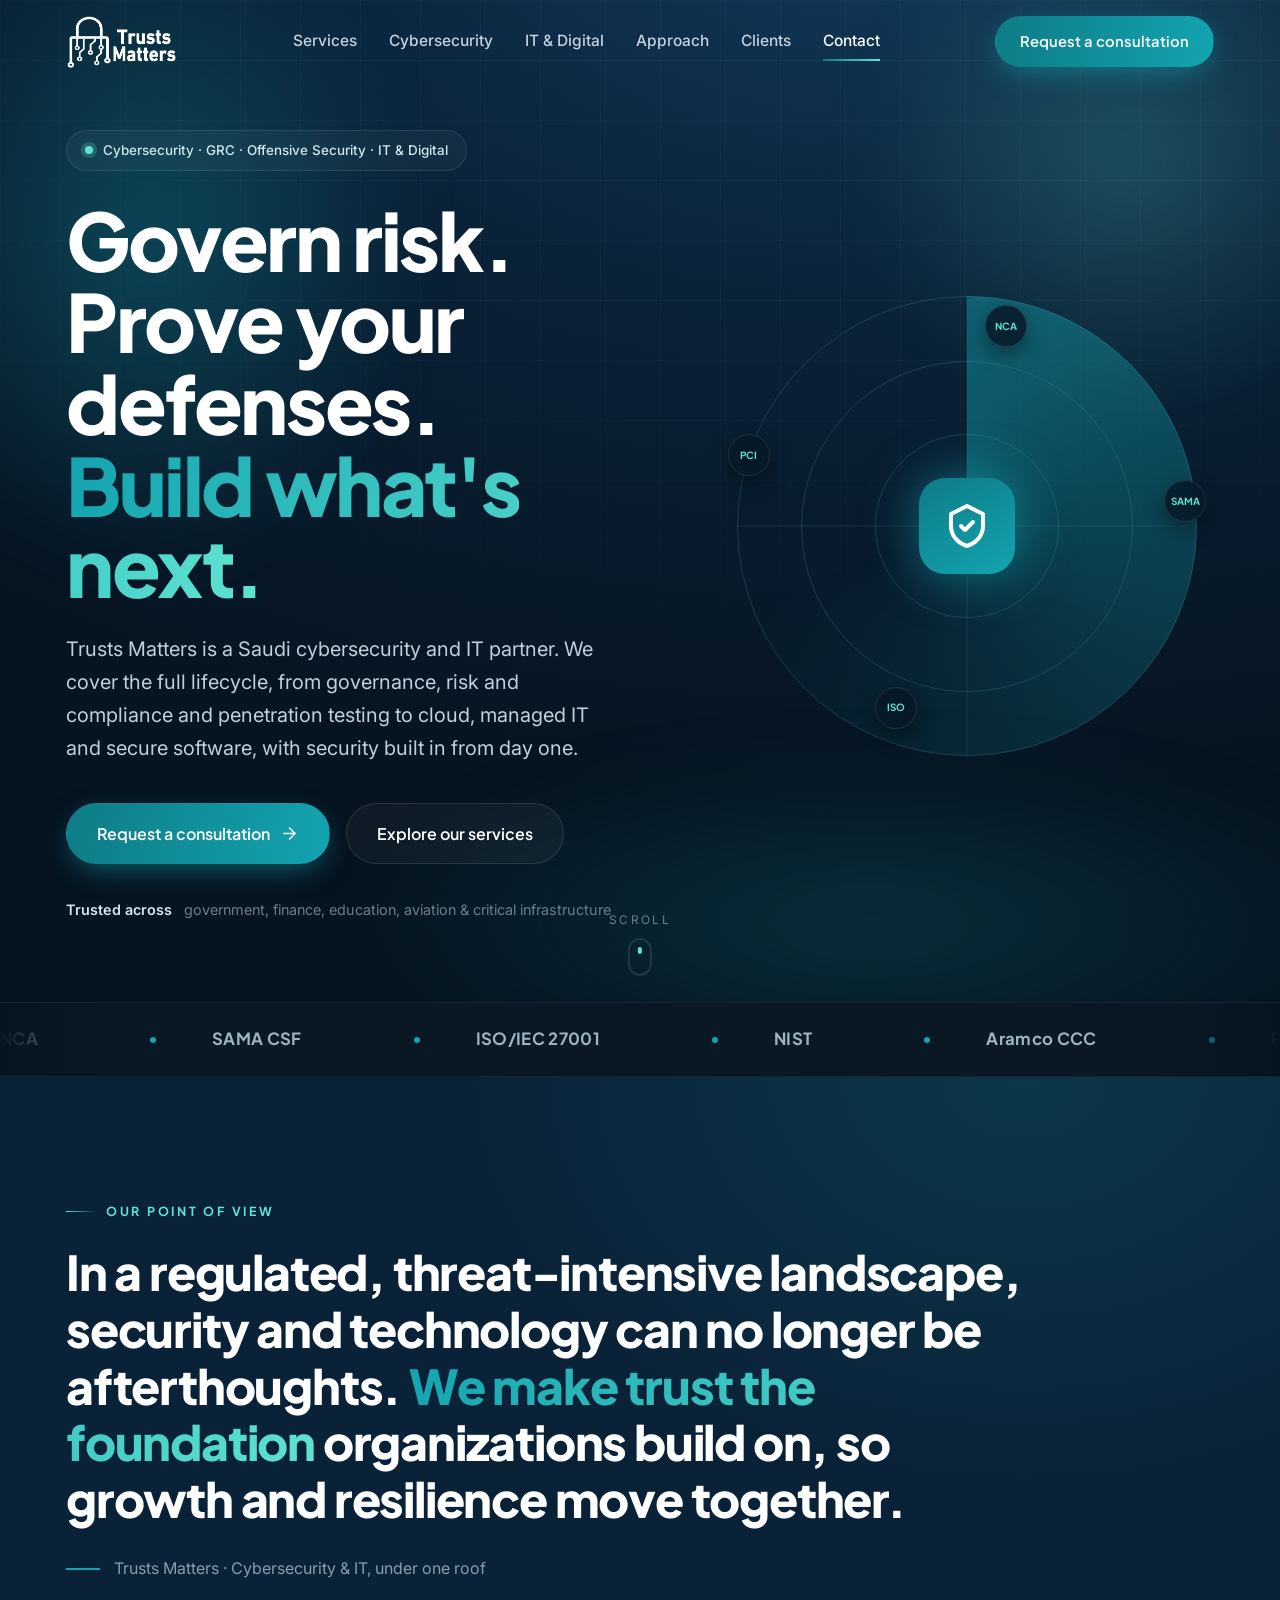
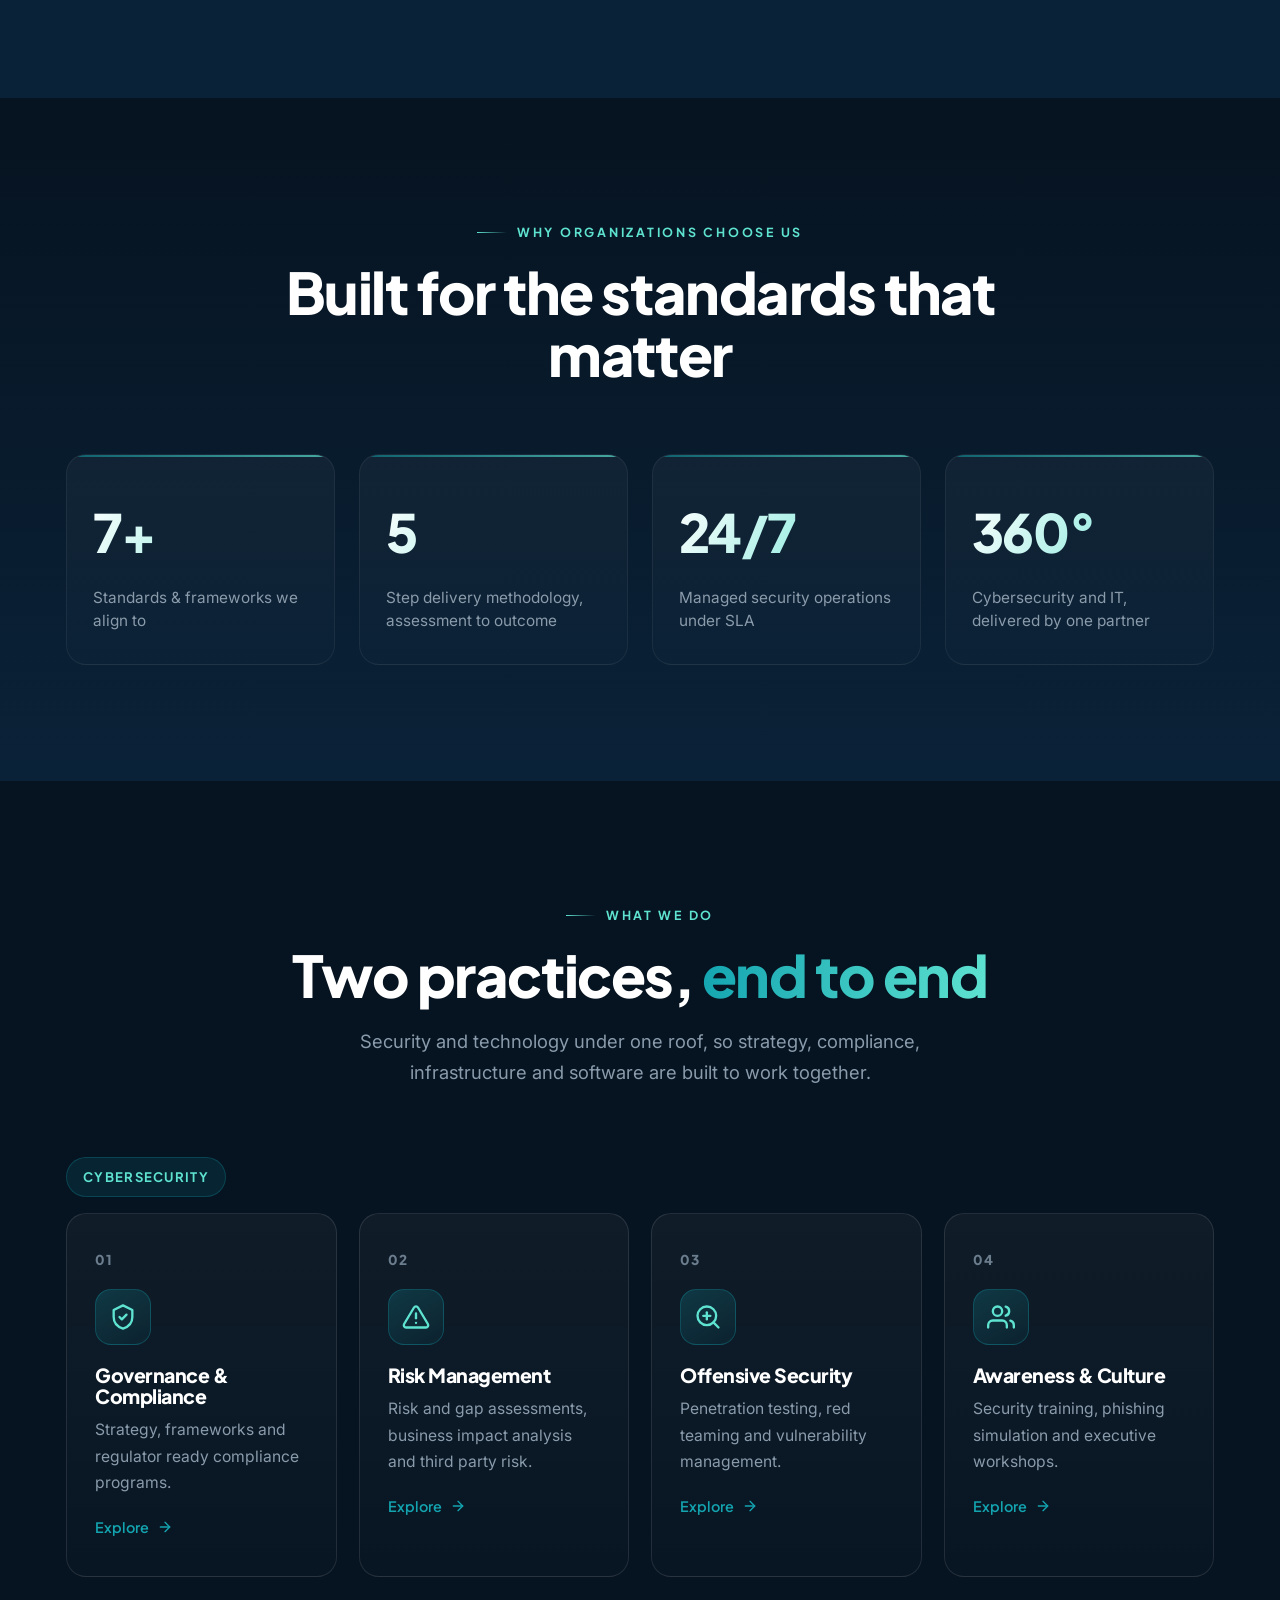
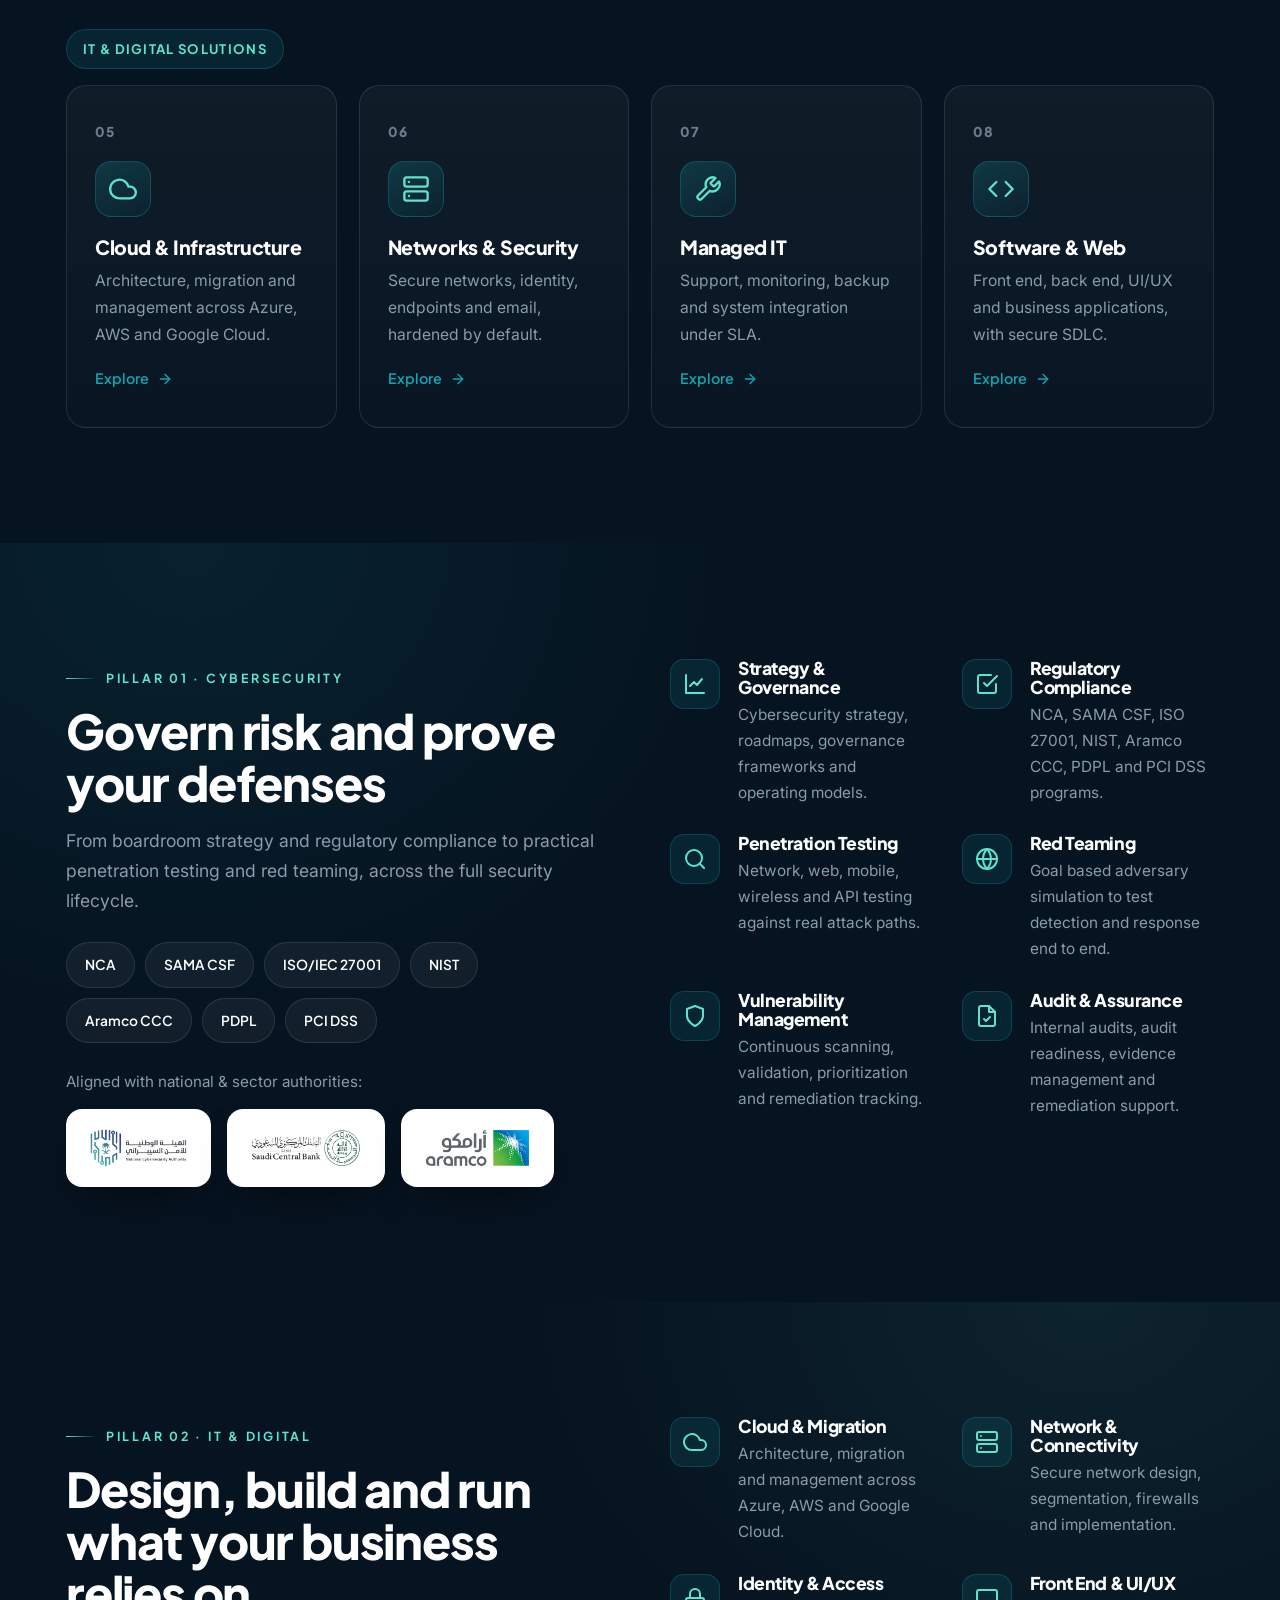
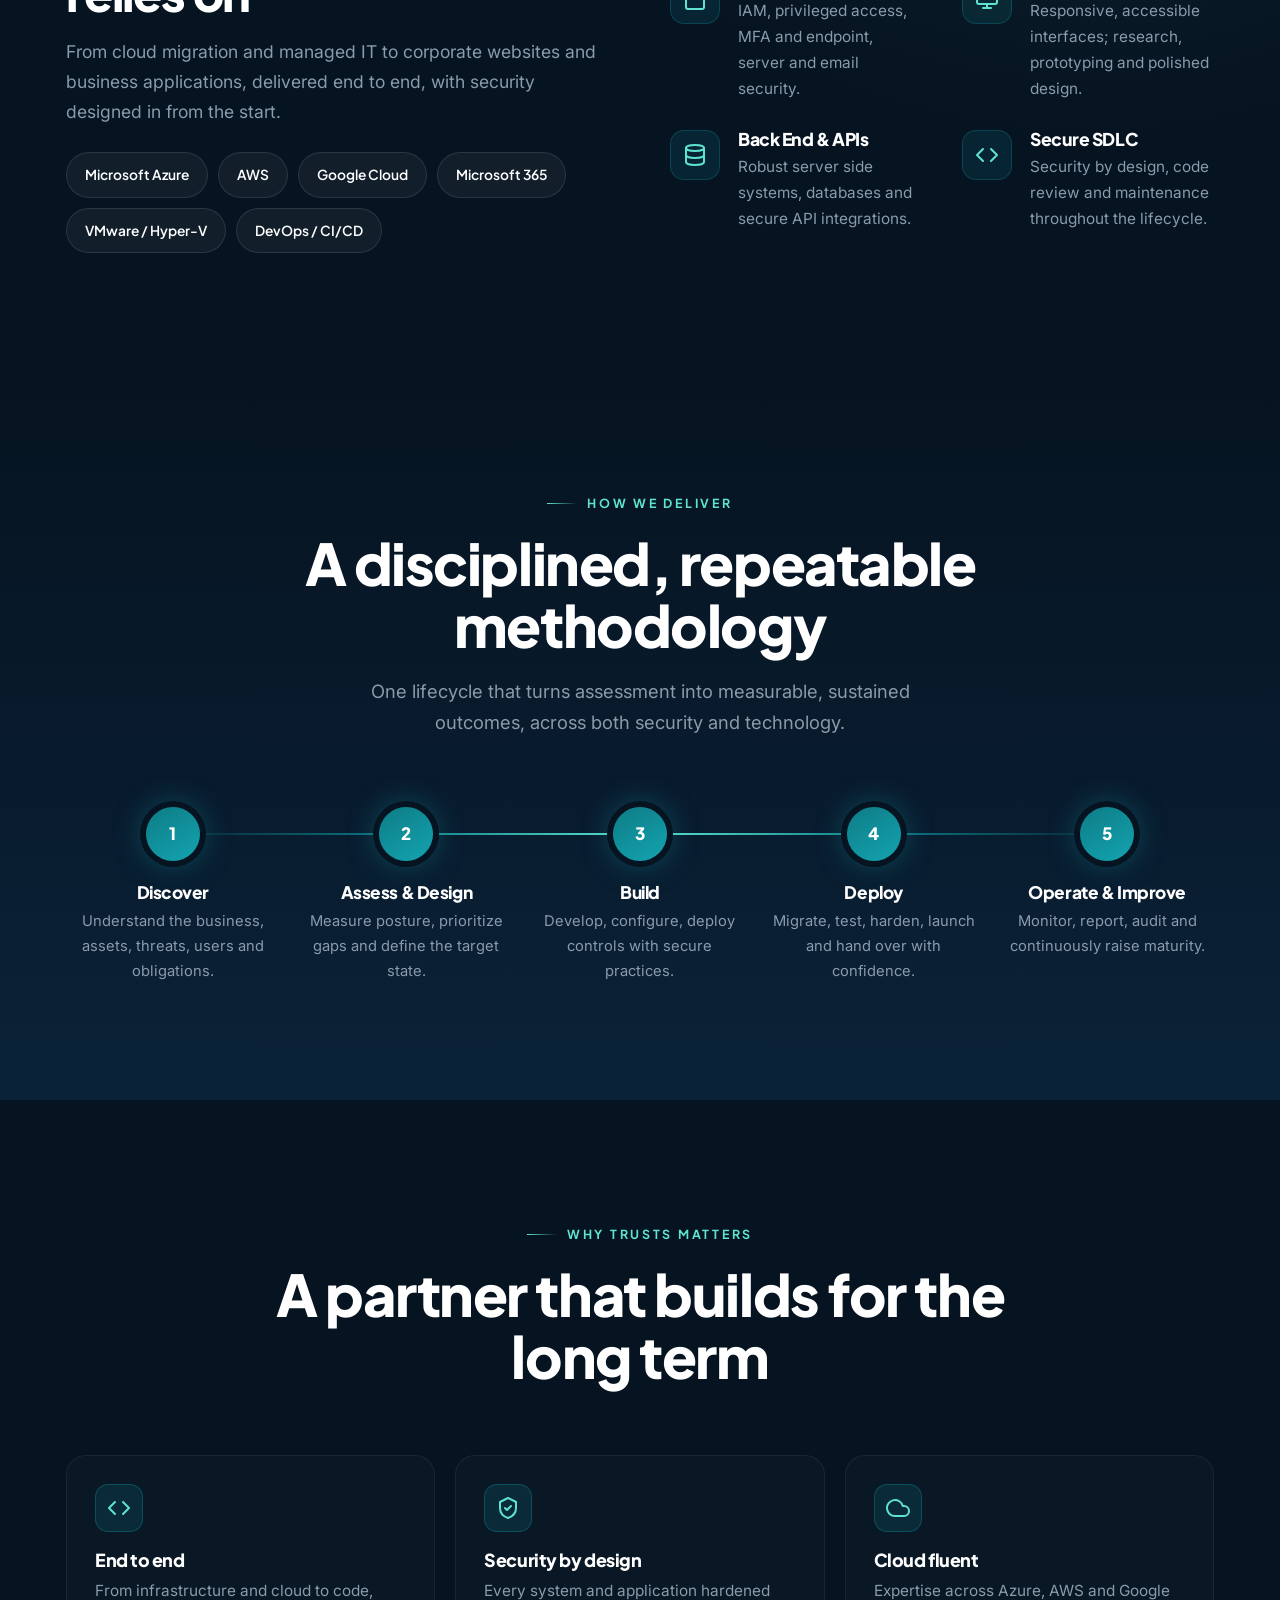
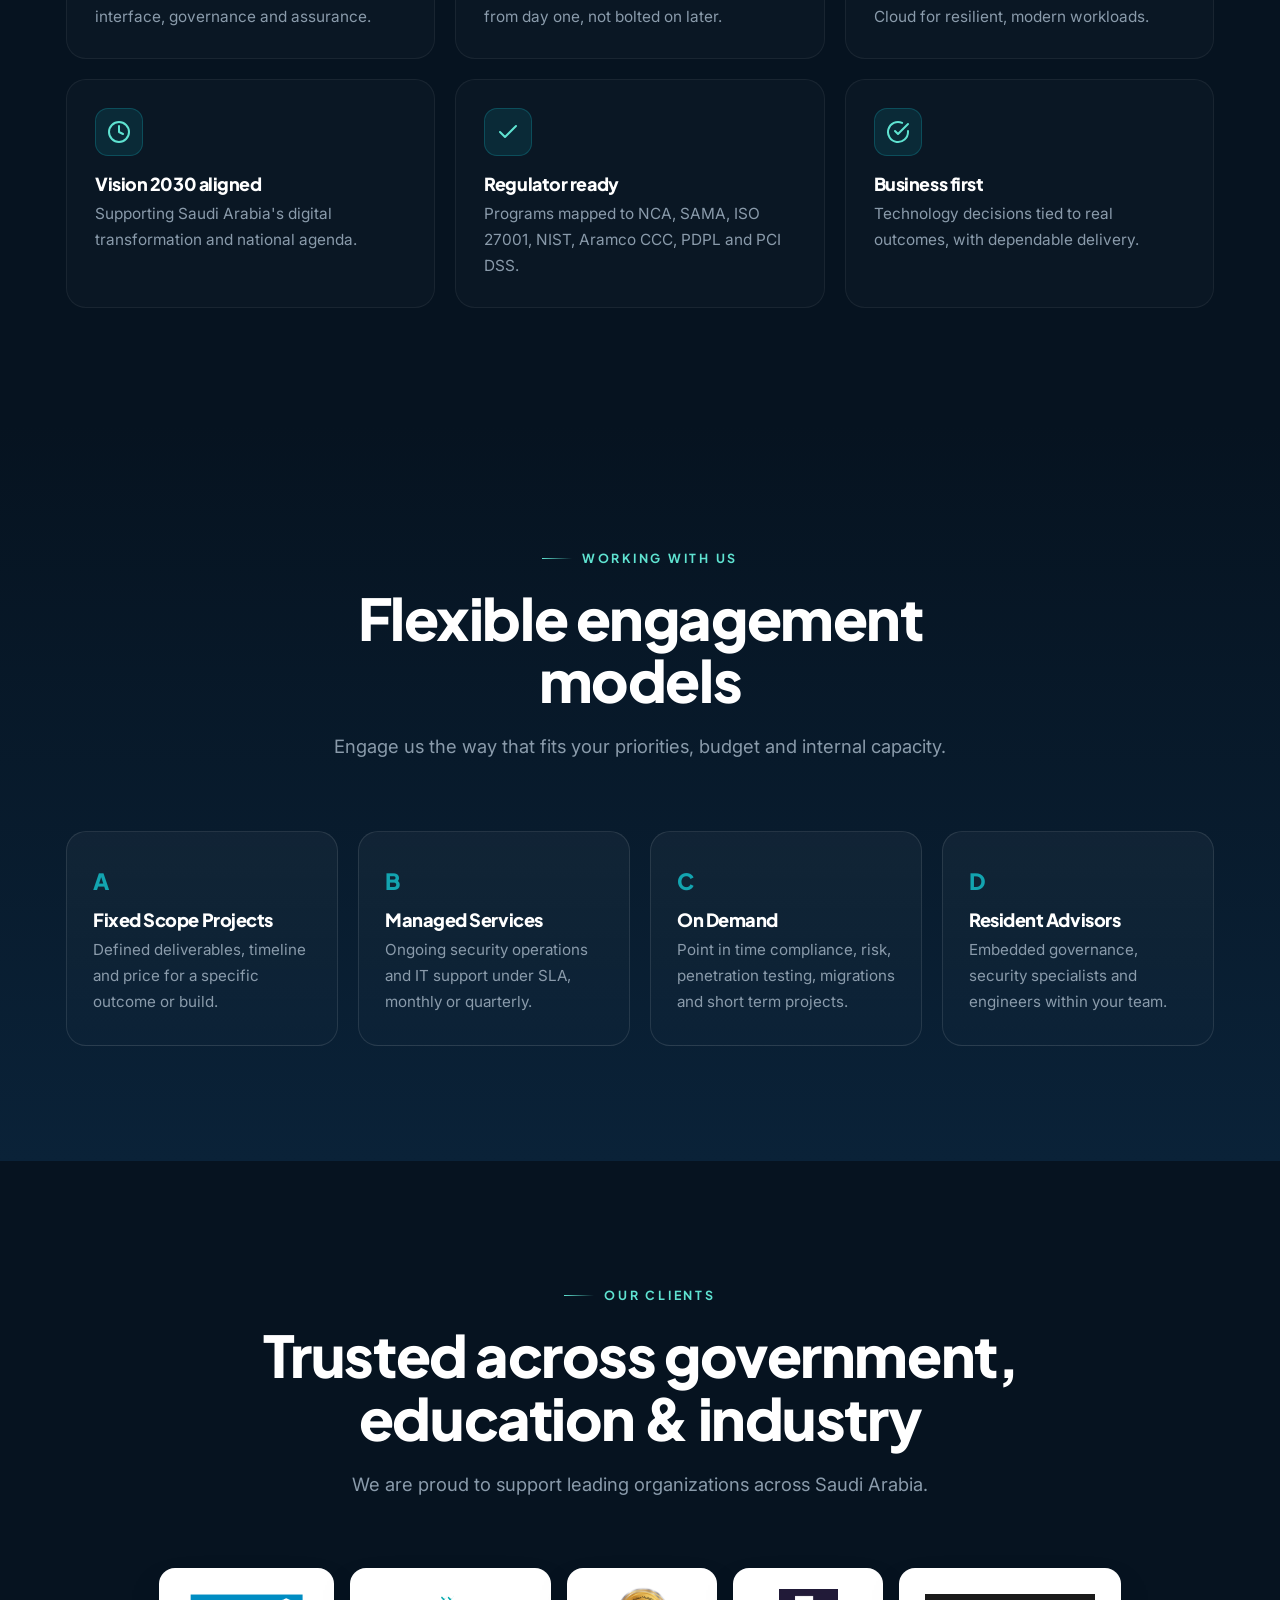
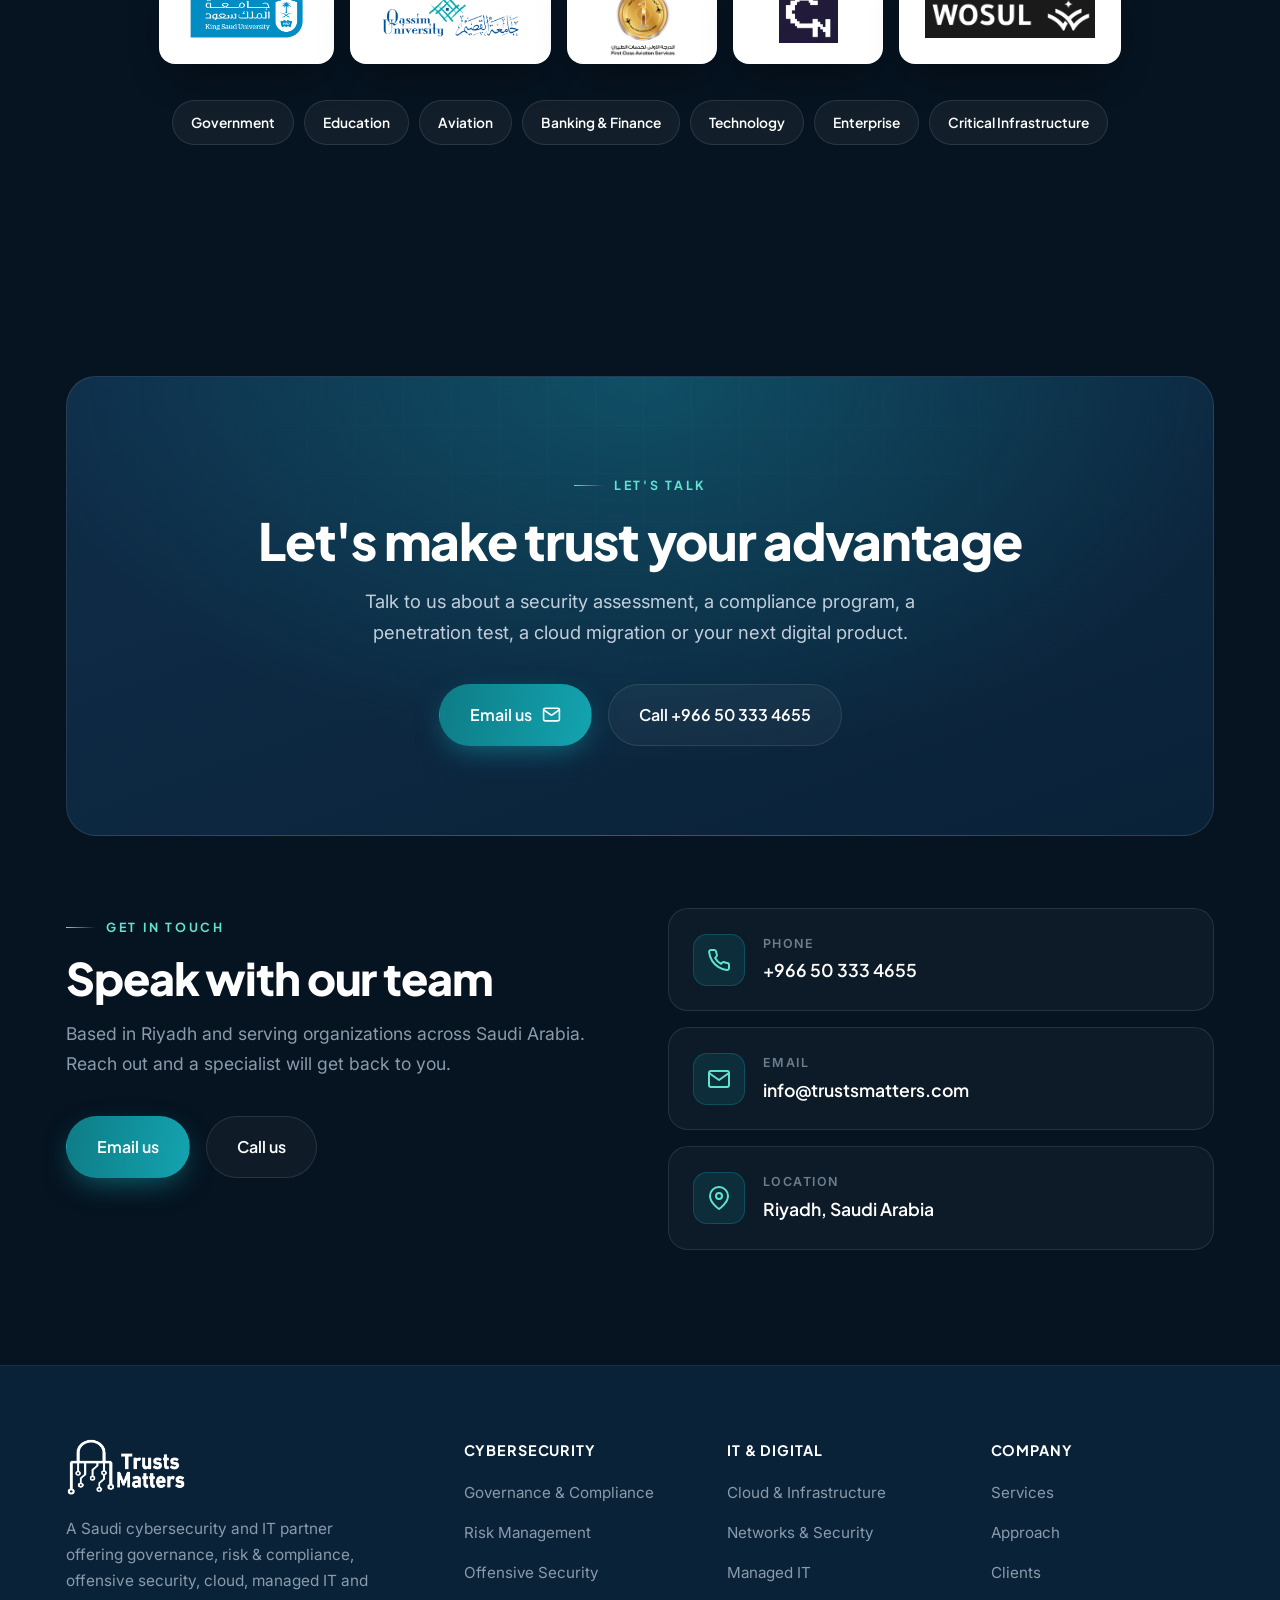
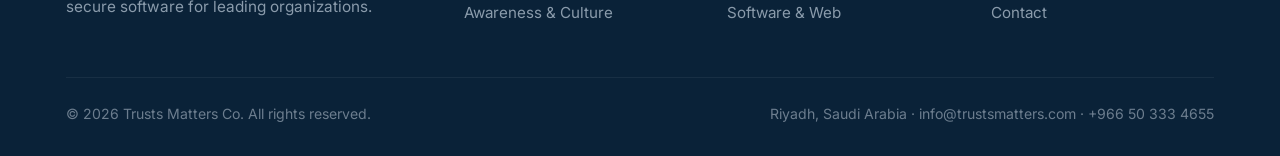
==== index.html @ 144be796 "Add files via upload" ====
<!DOCTYPE html>
<html lang="en">
<head>
  <meta charset="UTF-8" />
  <meta name="viewport" content="width=device-width, initial-scale=1" />
  <title>Trusts Matters · Cybersecurity & IT in Saudi Arabia</title>
  <meta name="description" content="Trusts Matters is a Saudi cybersecurity and IT partner. Governance, risk & compliance, offensive security, cloud, managed IT and secure software, aligned to NCA, SAMA, ISO 27001, NIST, Aramco CCC, PDPL and PCI DSS." />
  <meta name="theme-color" content="#061320" />
  <link rel="icon" href="assets/img/logo.png" />
  <link rel="preconnect" href="https://fonts.googleapis.com" />
  <link rel="preconnect" href="https://fonts.gstatic.com" crossorigin />
  <link href="https://fonts.googleapis.com/css2?family=Inter:wght@400;500;600&family=Plus+Jakarta+Sans:wght@600;700;800&display=swap" rel="stylesheet" />
  <link rel="stylesheet" href="css/styles-v2.css" />
</head>
<body>

<div class="progress" id="progress"></div>

<!-- NAV -->
<header class="nav" id="nav">
  <div class="container nav__inner">
    <a class="nav__logo" href="#home" aria-label="Trusts Matters home"><img src="assets/img/logo.png" alt="Trusts Matters" /></a>
    <nav class="nav__links" id="navLinks" aria-label="Primary">
      <a href="#services">Services</a>
      <a href="#cybersecurity">Cybersecurity</a>
      <a href="#it">IT &amp; Digital</a>
      <a href="#approach">Approach</a>
      <a href="#clients">Clients</a>
      <a href="#contact">Contact</a>
    </nav>
    <div class="nav__cta">
      <a href="#contact" class="btn btn--primary">Request a consultation</a>
      <button class="nav__toggle" id="navToggle" aria-label="Toggle menu" aria-expanded="false"><span></span><span></span><span></span></button>
    </div>
  </div>
</header>

<main>
<!-- HERO -->
<section class="hero" id="home">
  <div class="hero__aurora"></div>
  <div class="hero__grid"></div>
  <div class="container hero__inner">
    <div>
      <span class="pill"><span class="dot"></span> Cybersecurity · GRC · Offensive Security · IT &amp; Digital</span>
      <h1>Govern risk.<br>Prove your defenses.<br><span class="grad">Build what's next.</span></h1>
      <p class="lead">Trusts Matters is a Saudi cybersecurity and IT partner. We cover the full lifecycle, from governance, risk and compliance and penetration testing to cloud, managed IT and secure software, with security built in from day one.</p>
      <div class="hero__actions">
        <a href="#contact" class="btn btn--primary">Request a consultation
          <svg viewBox="0 0 24 24" fill="none" stroke="currentColor" stroke-width="2" stroke-linecap="round" stroke-linejoin="round"><line x1="5" y1="12" x2="19" y2="12"/><polyline points="12 5 19 12 12 19"/></svg></a>
        <a href="#services" class="btn btn--ghost">Explore our services</a>
      </div>
      <div class="hero__trust"><b>Trusted across</b> government, finance, education, aviation &amp; critical infrastructure</div>
    </div>

    <div class="hero__visual reveal d1">
      <div class="radar">
        <div class="ring r1"></div><div class="ring r2"></div><div class="ring r3"></div><div class="ring r4"></div>
        <div class="cross"></div>
        <div class="sweep"></div>
        <div class="blip b1">NCA</div>
        <div class="blip b2">SAMA</div>
        <div class="blip b3">ISO</div>
        <div class="blip b4">PCI</div>
        <div class="core"><div class="shield"><svg viewBox="0 0 24 24" fill="none" stroke="currentColor" stroke-width="2" stroke-linecap="round" stroke-linejoin="round"><path d="M12 2l8 4v6c0 5-3.5 8.5-8 10-4.5-1.5-8-5-8-10V6z"/><path d="M9 12l2 2 4-4"/></svg></div></div>
      </div>
    </div>
  </div>
  <div class="hero__scroll"><span>Scroll</span><span class="mouse"></span></div>
</section>

<!-- MARQUEE -->
<div class="marquee" aria-hidden="true">
  <div class="marquee__track">
    <span>NCA<i></i></span><span>SAMA CSF<i></i></span><span>ISO/IEC 27001<i></i></span><span>NIST<i></i></span><span>Aramco CCC<i></i></span><span>PDPL<i></i></span><span>PCI DSS<i></i></span>
    <span>NCA<i></i></span><span>SAMA CSF<i></i></span><span>ISO/IEC 27001<i></i></span><span>NIST<i></i></span><span>Aramco CCC<i></i></span><span>PDPL<i></i></span><span>PCI DSS<i></i></span>
  </div>
</div>

<!-- LEADERSHIP STATEMENT -->
<section class="section statement">
  <div class="container">
    <span class="eyebrow reveal">Our point of view</span>
    <p class="q reveal d1" style="margin-top:22px">In a regulated, threat-intensive landscape, security and technology can no longer be afterthoughts. <span class="grad">We make trust the foundation</span> organizations build on, so growth and resilience move together.</p>
    <div class="by reveal d2">Trusts Matters · Cybersecurity &amp; IT, under one roof</div>
  </div>
</section>

<!-- IMPACT BAND -->
<section class="section impact">
  <div class="container">
    <div class="section-head center reveal">
      <span class="eyebrow">Why organizations choose us</span>
      <h2>Built for the standards that matter</h2>
    </div>
    <div class="impact__grid">
      <div class="impact__item reveal"><div class="impact__num" data-count="7" data-suffix="+">7+</div><div class="impact__lbl">Standards &amp; frameworks we align to</div></div>
      <div class="impact__item reveal d1"><div class="impact__num">5</div><div class="impact__lbl">Step delivery methodology, assessment to outcome</div></div>
      <div class="impact__item reveal d2"><div class="impact__num">24/7</div><div class="impact__lbl">Managed security operations under SLA</div></div>
      <div class="impact__item reveal d3"><div class="impact__num">360°</div><div class="impact__lbl">Cybersecurity and IT, delivered by one partner</div></div>
    </div>
  </div>
</section>

<!-- SERVICES -->
<section class="section" id="services">
  <div class="container">
    <div class="section-head center reveal">
      <span class="eyebrow">What we do</span>
      <h2>Two practices, <span class="grad">end to end</span></h2>
      <p>Security and technology under one roof, so strategy, compliance, infrastructure and software are built to work together.</p>
    </div>

    <div class="reveal" style="margin-bottom:16px"><span class="tagline">Cybersecurity</span></div>
    <div class="cards" style="margin-bottom:52px">
      <article class="card reveal"><div class="card__n">01</div><div class="card__ic"><svg viewBox="0 0 24 24" fill="none" stroke="currentColor" stroke-width="2" stroke-linecap="round" stroke-linejoin="round"><path d="M12 2l8 4v6c0 5-3.5 8.5-8 10-4.5-1.5-8-5-8-10V6z"/><path d="M9 12l2 2 4-4"/></svg></div><h3>Governance &amp; Compliance</h3><p>Strategy, frameworks and regulator ready compliance programs.</p><a class="more" href="#cybersecurity">Explore <svg viewBox="0 0 24 24" fill="none" stroke="currentColor" stroke-width="2" stroke-linecap="round" stroke-linejoin="round"><line x1="5" y1="12" x2="19" y2="12"/><polyline points="12 5 19 12 12 19"/></svg></a></article>
      <article class="card reveal d1"><div class="card__n">02</div><div class="card__ic"><svg viewBox="0 0 24 24" fill="none" stroke="currentColor" stroke-width="2" stroke-linecap="round" stroke-linejoin="round"><path d="M10.29 3.86 1.82 18a2 2 0 0 0 1.71 3h16.94a2 2 0 0 0 1.71-3L13.71 3.86a2 2 0 0 0-3.42 0z"/><line x1="12" y1="9" x2="12" y2="13"/><line x1="12" y1="17" x2="12.01" y2="17"/></svg></div><h3>Risk Management</h3><p>Risk and gap assessments, business impact analysis and third party risk.</p><a class="more" href="#cybersecurity">Explore <svg viewBox="0 0 24 24" fill="none" stroke="currentColor" stroke-width="2" stroke-linecap="round" stroke-linejoin="round"><line x1="5" y1="12" x2="19" y2="12"/><polyline points="12 5 19 12 12 19"/></svg></a></article>
      <article class="card reveal d2"><div class="card__n">03</div><div class="card__ic"><svg viewBox="0 0 24 24" fill="none" stroke="currentColor" stroke-width="2" stroke-linecap="round" stroke-linejoin="round"><circle cx="11" cy="11" r="8"/><line x1="21" y1="21" x2="16.65" y2="16.65"/><line x1="11" y1="8" x2="11" y2="14"/><line x1="8" y1="11" x2="14" y2="11"/></svg></div><h3>Offensive Security</h3><p>Penetration testing, red teaming and vulnerability management.</p><a class="more" href="#cybersecurity">Explore <svg viewBox="0 0 24 24" fill="none" stroke="currentColor" stroke-width="2" stroke-linecap="round" stroke-linejoin="round"><line x1="5" y1="12" x2="19" y2="12"/><polyline points="12 5 19 12 12 19"/></svg></a></article>
      <article class="card reveal d3"><div class="card__n">04</div><div class="card__ic"><svg viewBox="0 0 24 24" fill="none" stroke="currentColor" stroke-width="2" stroke-linecap="round" stroke-linejoin="round"><path d="M17 21v-2a4 4 0 0 0-4-4H5a4 4 0 0 0-4 4v2"/><circle cx="9" cy="7" r="4"/><path d="M23 21v-2a4 4 0 0 0-3-3.87"/><path d="M16 3.13a4 4 0 0 1 0 7.75"/></svg></div><h3>Awareness &amp; Culture</h3><p>Security training, phishing simulation and executive workshops.</p><a class="more" href="#cybersecurity">Explore <svg viewBox="0 0 24 24" fill="none" stroke="currentColor" stroke-width="2" stroke-linecap="round" stroke-linejoin="round"><line x1="5" y1="12" x2="19" y2="12"/><polyline points="12 5 19 12 12 19"/></svg></a></article>
    </div>

    <div class="reveal" style="margin-bottom:16px"><span class="tagline">IT &amp; Digital Solutions</span></div>
    <div class="cards">
      <article class="card reveal"><div class="card__n">05</div><div class="card__ic"><svg viewBox="0 0 24 24" fill="none" stroke="currentColor" stroke-width="2" stroke-linecap="round" stroke-linejoin="round"><path d="M18 10h-1.26A8 8 0 1 0 9 20h9a5 5 0 0 0 0-10z"/></svg></div><h3>Cloud &amp; Infrastructure</h3><p>Architecture, migration and management across Azure, AWS and Google Cloud.</p><a class="more" href="#it">Explore <svg viewBox="0 0 24 24" fill="none" stroke="currentColor" stroke-width="2" stroke-linecap="round" stroke-linejoin="round"><line x1="5" y1="12" x2="19" y2="12"/><polyline points="12 5 19 12 12 19"/></svg></a></article>
      <article class="card reveal d1"><div class="card__n">06</div><div class="card__ic"><svg viewBox="0 0 24 24" fill="none" stroke="currentColor" stroke-width="2" stroke-linecap="round" stroke-linejoin="round"><rect x="2" y="2" width="20" height="8" rx="2"/><rect x="2" y="14" width="20" height="8" rx="2"/><line x1="6" y1="6" x2="6.01" y2="6"/><line x1="6" y1="18" x2="6.01" y2="18"/></svg></div><h3>Networks &amp; Security</h3><p>Secure networks, identity, endpoints and email, hardened by default.</p><a class="more" href="#it">Explore <svg viewBox="0 0 24 24" fill="none" stroke="currentColor" stroke-width="2" stroke-linecap="round" stroke-linejoin="round"><line x1="5" y1="12" x2="19" y2="12"/><polyline points="12 5 19 12 12 19"/></svg></a></article>
      <article class="card reveal d2"><div class="card__n">07</div><div class="card__ic"><svg viewBox="0 0 24 24" fill="none" stroke="currentColor" stroke-width="2" stroke-linecap="round" stroke-linejoin="round"><path d="M14.7 6.3a1 1 0 0 0 0 1.4l1.6 1.6a1 1 0 0 0 1.4 0l3.77-3.77a6 6 0 0 1-7.94 7.94l-6.91 6.91a2.12 2.12 0 0 1-3-3l6.91-6.91a6 6 0 0 1 7.94-7.94l-3.76 3.76z"/></svg></div><h3>Managed IT</h3><p>Support, monitoring, backup and system integration under SLA.</p><a class="more" href="#it">Explore <svg viewBox="0 0 24 24" fill="none" stroke="currentColor" stroke-width="2" stroke-linecap="round" stroke-linejoin="round"><line x1="5" y1="12" x2="19" y2="12"/><polyline points="12 5 19 12 12 19"/></svg></a></article>
      <article class="card reveal d3"><div class="card__n">08</div><div class="card__ic"><svg viewBox="0 0 24 24" fill="none" stroke="currentColor" stroke-width="2" stroke-linecap="round" stroke-linejoin="round"><polyline points="16 18 22 12 16 6"/><polyline points="8 6 2 12 8 18"/></svg></div><h3>Software &amp; Web</h3><p>Front end, back end, UI/UX and business applications, with secure SDLC.</p><a class="more" href="#it">Explore <svg viewBox="0 0 24 24" fill="none" stroke="currentColor" stroke-width="2" stroke-linecap="round" stroke-linejoin="round"><line x1="5" y1="12" x2="19" y2="12"/><polyline points="12 5 19 12 12 19"/></svg></a></article>
    </div>
  </div>
</section>

<!-- CYBERSECURITY -->
<section class="section" id="cybersecurity" style="background:radial-gradient(80% 120% at 15% 0%, rgba(19,164,176,.10), transparent 55%)">
  <div class="container split">
    <div class="reveal">
      <span class="eyebrow">Pillar 01 · Cybersecurity</span>
      <h2 style="font-size:clamp(2rem,4vw,3rem);margin-top:16px">Govern risk and prove your defenses</h2>
      <p style="color:var(--muted);margin-top:18px;font-size:1.1rem">From boardroom strategy and regulatory compliance to practical penetration testing and red teaming, across the full security lifecycle.</p>
      <div class="chips">
        <span class="chip">NCA</span><span class="chip">SAMA CSF</span><span class="chip">ISO/IEC 27001</span>
        <span class="chip">NIST</span><span class="chip">Aramco CCC</span><span class="chip">PDPL</span><span class="chip">PCI DSS</span>
      </div>
      <p style="color:var(--muted);margin-top:26px;font-size:.95rem">Aligned with national &amp; sector authorities:</p>
      <div class="logo-tiles left" style="margin-top:14px">
        <span class="tile sm"><img src="assets/clients/nca.png" alt="National Cybersecurity Authority (NCA)" loading="lazy" /></span>
        <span class="tile sm"><img src="assets/clients/saudi-central-bank.png" alt="Saudi Central Bank (SAMA)" loading="lazy" /></span>
        <span class="tile sm"><img src="assets/clients/aramco.png" alt="Saudi Aramco" loading="lazy" /></span>
      </div>
    </div>
    <div class="svc-list reveal d1">
      <div class="svc-row"><div class="ic"><svg viewBox="0 0 24 24" fill="none" stroke="currentColor" stroke-width="2" stroke-linecap="round" stroke-linejoin="round"><path d="M3 3v18h18"/><path d="M7 14l4-4 3 3 5-6"/></svg></div><div><h4>Strategy &amp; Governance</h4><p>Cybersecurity strategy, roadmaps, governance frameworks and operating models.</p></div></div>
      <div class="svc-row"><div class="ic"><svg viewBox="0 0 24 24" fill="none" stroke="currentColor" stroke-width="2" stroke-linecap="round" stroke-linejoin="round"><path d="M9 11l3 3L22 4"/><path d="M21 12v7a2 2 0 0 1-2 2H5a2 2 0 0 1-2-2V5a2 2 0 0 1 2-2h11"/></svg></div><div><h4>Regulatory Compliance</h4><p>NCA, SAMA CSF, ISO 27001, NIST, Aramco CCC, PDPL and PCI DSS programs.</p></div></div>
      <div class="svc-row"><div class="ic"><svg viewBox="0 0 24 24" fill="none" stroke="currentColor" stroke-width="2" stroke-linecap="round" stroke-linejoin="round"><circle cx="11" cy="11" r="8"/><line x1="21" y1="21" x2="16.65" y2="16.65"/></svg></div><div><h4>Penetration Testing</h4><p>Network, web, mobile, wireless and API testing against real attack paths.</p></div></div>
      <div class="svc-row"><div class="ic"><svg viewBox="0 0 24 24" fill="none" stroke="currentColor" stroke-width="2" stroke-linecap="round" stroke-linejoin="round"><circle cx="12" cy="12" r="10"/><path d="M2 12h20"/><path d="M12 2a15.3 15.3 0 0 1 4 10 15.3 15.3 0 0 1-4 10 15.3 15.3 0 0 1-4-10 15.3 15.3 0 0 1 4-10z"/></svg></div><div><h4>Red Teaming</h4><p>Goal based adversary simulation to test detection and response end to end.</p></div></div>
      <div class="svc-row"><div class="ic"><svg viewBox="0 0 24 24" fill="none" stroke="currentColor" stroke-width="2" stroke-linecap="round" stroke-linejoin="round"><path d="M12 22s8-4 8-10V5l-8-3-8 3v7c0 6 8 10 8 10z"/></svg></div><div><h4>Vulnerability Management</h4><p>Continuous scanning, validation, prioritization and remediation tracking.</p></div></div>
      <div class="svc-row"><div class="ic"><svg viewBox="0 0 24 24" fill="none" stroke="currentColor" stroke-width="2" stroke-linecap="round" stroke-linejoin="round"><path d="M14 2H6a2 2 0 0 0-2 2v16a2 2 0 0 0 2 2h12a2 2 0 0 0 2-2V8z"/><polyline points="14 2 14 8 20 8"/><path d="M9 15l2 2 4-4"/></svg></div><div><h4>Audit &amp; Assurance</h4><p>Internal audits, audit readiness, evidence management and remediation support.</p></div></div>
    </div>
  </div>
</section>

<!-- IT -->
<section class="section" id="it" style="background:radial-gradient(80% 120% at 85% 0%, rgba(95,227,209,.08), transparent 55%)">
  <div class="container split">
    <div class="svc-list reveal" style="order:2">
      <div class="svc-row"><div class="ic"><svg viewBox="0 0 24 24" fill="none" stroke="currentColor" stroke-width="2" stroke-linecap="round" stroke-linejoin="round"><path d="M18 10h-1.26A8 8 0 1 0 9 20h9a5 5 0 0 0 0-10z"/></svg></div><div><h4>Cloud &amp; Migration</h4><p>Architecture, migration and management across Azure, AWS and Google Cloud.</p></div></div>
      <div class="svc-row"><div class="ic"><svg viewBox="0 0 24 24" fill="none" stroke="currentColor" stroke-width="2" stroke-linecap="round" stroke-linejoin="round"><rect x="2" y="2" width="20" height="8" rx="2"/><rect x="2" y="14" width="20" height="8" rx="2"/><line x1="6" y1="6" x2="6.01" y2="6"/><line x1="6" y1="18" x2="6.01" y2="18"/></svg></div><div><h4>Network &amp; Connectivity</h4><p>Secure network design, segmentation, firewalls and implementation.</p></div></div>
      <div class="svc-row"><div class="ic"><svg viewBox="0 0 24 24" fill="none" stroke="currentColor" stroke-width="2" stroke-linecap="round" stroke-linejoin="round"><rect x="3" y="11" width="18" height="11" rx="2"/><path d="M7 11V7a5 5 0 0 1 10 0v4"/></svg></div><div><h4>Identity &amp; Access</h4><p>IAM, privileged access, MFA and endpoint, server and email security.</p></div></div>
      <div class="svc-row"><div class="ic"><svg viewBox="0 0 24 24" fill="none" stroke="currentColor" stroke-width="2" stroke-linecap="round" stroke-linejoin="round"><rect x="2" y="3" width="20" height="14" rx="2"/><line x1="8" y1="21" x2="16" y2="21"/><line x1="12" y1="17" x2="12" y2="21"/></svg></div><div><h4>Front End &amp; UI/UX</h4><p>Responsive, accessible interfaces; research, prototyping and polished design.</p></div></div>
      <div class="svc-row"><div class="ic"><svg viewBox="0 0 24 24" fill="none" stroke="currentColor" stroke-width="2" stroke-linecap="round" stroke-linejoin="round"><ellipse cx="12" cy="5" rx="9" ry="3"/><path d="M3 5v14a9 3 0 0 0 18 0V5"/><path d="M3 12a9 3 0 0 0 18 0"/></svg></div><div><h4>Back End &amp; APIs</h4><p>Robust server side systems, databases and secure API integrations.</p></div></div>
      <div class="svc-row"><div class="ic"><svg viewBox="0 0 24 24" fill="none" stroke="currentColor" stroke-width="2" stroke-linecap="round" stroke-linejoin="round"><polyline points="16 18 22 12 16 6"/><polyline points="8 6 2 12 8 18"/></svg></div><div><h4>Secure SDLC</h4><p>Security by design, code review and maintenance throughout the lifecycle.</p></div></div>
    </div>
    <div class="reveal d1" style="order:1">
      <span class="eyebrow">Pillar 02 · IT &amp; Digital</span>
      <h2 style="font-size:clamp(2rem,4vw,3rem);margin-top:16px">Design, build and run what your business relies on</h2>
      <p style="color:var(--muted);margin-top:18px;font-size:1.1rem">From cloud migration and managed IT to corporate websites and business applications, delivered end to end, with security designed in from the start.</p>
      <div class="chips">
        <span class="chip">Microsoft Azure</span><span class="chip">AWS</span><span class="chip">Google Cloud</span>
        <span class="chip">Microsoft 365</span><span class="chip">VMware / Hyper-V</span><span class="chip">DevOps / CI/CD</span>
      </div>
    </div>
  </div>
</section>

<!-- APPROACH -->
<section class="section impact" id="approach">
  <div class="container">
    <div class="section-head center reveal">
      <span class="eyebrow">How we deliver</span>
      <h2>A disciplined, repeatable methodology</h2>
      <p>One lifecycle that turns assessment into measurable, sustained outcomes, across both security and technology.</p>
    </div>
    <div class="timeline">
      <div class="tstep reveal"><div class="dot">1</div><h4>Discover</h4><p>Understand the business, assets, threats, users and obligations.</p></div>
      <div class="tstep reveal d1"><div class="dot">2</div><h4>Assess &amp; Design</h4><p>Measure posture, prioritize gaps and define the target state.</p></div>
      <div class="tstep reveal d2"><div class="dot">3</div><h4>Build</h4><p>Develop, configure, deploy controls with secure practices.</p></div>
      <div class="tstep reveal d3"><div class="dot">4</div><h4>Deploy</h4><p>Migrate, test, harden, launch and hand over with confidence.</p></div>
      <div class="tstep reveal d4"><div class="dot">5</div><h4>Operate &amp; Improve</h4><p>Monitor, report, audit and continuously raise maturity.</p></div>
    </div>
  </div>
</section>

<!-- WHY -->
<section class="section" id="why">
  <div class="container">
    <div class="section-head center reveal"><span class="eyebrow">Why Trusts Matters</span><h2>A partner that builds for the long term</h2></div>
    <div class="why">
      <div class="why__item reveal"><div class="ic"><svg viewBox="0 0 24 24" fill="none" stroke="currentColor" stroke-width="2" stroke-linecap="round" stroke-linejoin="round"><polyline points="16 18 22 12 16 6"/><polyline points="8 6 2 12 8 18"/></svg></div><h4>End to end</h4><p>From infrastructure and cloud to code, interface, governance and assurance.</p></div>
      <div class="why__item reveal d1"><div class="ic"><svg viewBox="0 0 24 24" fill="none" stroke="currentColor" stroke-width="2" stroke-linecap="round" stroke-linejoin="round"><path d="M12 2l8 4v6c0 5-3.5 8.5-8 10-4.5-1.5-8-5-8-10V6z"/><path d="M9 12l2 2 4-4"/></svg></div><h4>Security by design</h4><p>Every system and application hardened from day one, not bolted on later.</p></div>
      <div class="why__item reveal d2"><div class="ic"><svg viewBox="0 0 24 24" fill="none" stroke="currentColor" stroke-width="2" stroke-linecap="round" stroke-linejoin="round"><path d="M18 10h-1.26A8 8 0 1 0 9 20h9a5 5 0 0 0 0-10z"/></svg></div><h4>Cloud fluent</h4><p>Expertise across Azure, AWS and Google Cloud for resilient, modern workloads.</p></div>
      <div class="why__item reveal"><div class="ic"><svg viewBox="0 0 24 24" fill="none" stroke="currentColor" stroke-width="2" stroke-linecap="round" stroke-linejoin="round"><circle cx="12" cy="12" r="10"/><path d="M12 6v6l4 2"/></svg></div><h4>Vision 2030 aligned</h4><p>Supporting Saudi Arabia's digital transformation and national agenda.</p></div>
      <div class="why__item reveal d1"><div class="ic"><svg viewBox="0 0 24 24" fill="none" stroke="currentColor" stroke-width="2" stroke-linecap="round" stroke-linejoin="round"><path d="M20 6L9 17l-5-5"/></svg></div><h4>Regulator ready</h4><p>Programs mapped to NCA, SAMA, ISO 27001, NIST, Aramco CCC, PDPL and PCI DSS.</p></div>
      <div class="why__item reveal d2"><div class="ic"><svg viewBox="0 0 24 24" fill="none" stroke="currentColor" stroke-width="2" stroke-linecap="round" stroke-linejoin="round"><path d="M22 11.08V12a10 10 0 1 1-5.93-9.14"/><polyline points="22 4 12 14.01 9 11.01"/></svg></div><h4>Business first</h4><p>Technology decisions tied to real outcomes, with dependable delivery.</p></div>
    </div>
  </div>
</section>

<!-- MODELS -->
<section class="section impact" id="models">
  <div class="container">
    <div class="section-head center reveal"><span class="eyebrow">Working with us</span><h2>Flexible engagement models</h2><p>Engage us the way that fits your priorities, budget and internal capacity.</p></div>
    <div class="models">
      <div class="model reveal"><div class="tag">A</div><h4>Fixed Scope Projects</h4><p>Defined deliverables, timeline and price for a specific outcome or build.</p></div>
      <div class="model reveal d1"><div class="tag">B</div><h4>Managed Services</h4><p>Ongoing security operations and IT support under SLA, monthly or quarterly.</p></div>
      <div class="model reveal d2"><div class="tag">C</div><h4>On Demand</h4><p>Point in time compliance, risk, penetration testing, migrations and short term projects.</p></div>
      <div class="model reveal d3"><div class="tag">D</div><h4>Resident Advisors</h4><p>Embedded governance, security specialists and engineers within your team.</p></div>
    </div>
  </div>
</section>

<!-- CLIENTS -->
<section class="section" id="clients">
  <div class="container">
    <div class="section-head center reveal"><span class="eyebrow">Our clients</span><h2>Trusted across government, education &amp; industry</h2><p>We are proud to support leading organizations across Saudi Arabia.</p></div>
    <div class="logo-tiles reveal d1" style="margin-bottom:36px">
      <span class="tile"><img src="assets/clients/king-saud-university.png" alt="King Saud University" loading="lazy" /></span>
      <span class="tile"><img src="assets/clients/qassim-university.png" alt="Qassim University" loading="lazy" /></span>
      <span class="tile"><img src="assets/clients/fcas.png" alt="First Class Aviation Services" loading="lazy" /></span>
      <span class="tile"><img src="assets/clients/carbnai.jpg" alt="Carbn AI" loading="lazy" /></span>
      <span class="tile"><img src="assets/clients/wosul.png" alt="Wosul" loading="lazy" /></span>
    </div>
    <div class="chips center reveal d2" style="justify-content:center">
      <span class="chip">Government</span><span class="chip">Education</span><span class="chip">Aviation</span>
      <span class="chip">Banking &amp; Finance</span><span class="chip">Technology</span><span class="chip">Enterprise</span><span class="chip">Critical Infrastructure</span>
    </div>
  </div>
</section>

<!-- CONTACT -->
<section class="section" id="contact">
  <div class="container">
    <div class="cta reveal" style="margin-bottom:72px">
      <span class="eyebrow" style="justify-content:center;display:inline-flex">Let's talk</span>
      <h2 style="margin-top:16px">Let's make trust your advantage</h2>
      <p>Talk to us about a security assessment, a compliance program, a penetration test, a cloud migration or your next digital product.</p>
      <div class="hero__actions">
        <a href="mailto:info@trustsmatters.com?subject=Consultation%20request%20from%20trustsmatters.com" class="btn btn--primary">Email us
          <svg viewBox="0 0 24 24" fill="none" stroke="currentColor" stroke-width="2" stroke-linecap="round" stroke-linejoin="round"><path d="M4 4h16a2 2 0 0 1 2 2v12a2 2 0 0 1-2 2H4a2 2 0 0 1-2-2V6a2 2 0 0 1 2-2z"/><polyline points="22,6 12,13 2,6"/></svg></a>
        <a href="tel:+966503334655" class="btn btn--ghost">Call +966 50 333 4655</a>
      </div>
    </div>

    <div class="contact">
      <div class="reveal">
        <span class="eyebrow">Get in touch</span>
        <h2 style="font-size:clamp(2rem,4vw,2.8rem);margin-top:16px">Speak with our team</h2>
        <p style="color:var(--muted);margin-top:16px;font-size:1.1rem">Based in Riyadh and serving organizations across Saudi Arabia. Reach out and a specialist will get back to you.</p>
        <div class="hero__actions">
          <a href="mailto:info@trustsmatters.com?subject=Consultation%20request%20from%20trustsmatters.com" class="btn btn--primary">Email us</a>
          <a href="tel:+966503334655" class="btn btn--ghost">Call us</a>
        </div>
      </div>
      <div class="contact__cards reveal d1">
        <a class="ccard" href="tel:+966503334655"><div class="ic"><svg viewBox="0 0 24 24" fill="none" stroke="currentColor" stroke-width="2" stroke-linecap="round" stroke-linejoin="round"><path d="M22 16.92v3a2 2 0 0 1-2.18 2 19.79 19.79 0 0 1-8.63-3.07 19.5 19.5 0 0 1-6-6 19.79 19.79 0 0 1-3.07-8.67A2 2 0 0 1 4.11 2h3a2 2 0 0 1 2 1.72c.13.96.36 1.9.7 2.81a2 2 0 0 1-.45 2.11L8.09 9.91a16 16 0 0 0 6 6l1.27-1.27a2 2 0 0 1 2.11-.45c.91.34 1.85.57 2.81.7A2 2 0 0 1 22 16.92z"/></svg></div><div><div class="lbl">Phone</div><div class="val">+966 50 333 4655</div></div></a>
        <a class="ccard" href="mailto:info@trustsmatters.com"><div class="ic"><svg viewBox="0 0 24 24" fill="none" stroke="currentColor" stroke-width="2" stroke-linecap="round" stroke-linejoin="round"><path d="M4 4h16a2 2 0 0 1 2 2v12a2 2 0 0 1-2 2H4a2 2 0 0 1-2-2V6a2 2 0 0 1 2-2z"/><polyline points="22,6 12,13 2,6"/></svg></div><div><div class="lbl">Email</div><div class="val">info@trustsmatters.com</div></div></a>
        <div class="ccard"><div class="ic"><svg viewBox="0 0 24 24" fill="none" stroke="currentColor" stroke-width="2" stroke-linecap="round" stroke-linejoin="round"><path d="M21 10c0 7-9 13-9 13s-9-6-9-13a9 9 0 0 1 18 0z"/><circle cx="12" cy="10" r="3"/></svg></div><div><div class="lbl">Location</div><div class="val">Riyadh, Saudi Arabia</div></div></div>
      </div>
    </div>
  </div>
</section>
</main>

<!-- FOOTER -->
<footer class="footer">
  <div class="container">
    <div class="footer__top">
      <div class="footer__brand">
        <img src="assets/img/logo.png" alt="Trusts Matters" />
        <p>A Saudi cybersecurity and IT partner offering governance, risk &amp; compliance, offensive security, cloud, managed IT and secure software for leading organizations.</p>
      </div>
      <div><h5>Cybersecurity</h5><ul><li><a href="#cybersecurity">Governance &amp; Compliance</a></li><li><a href="#cybersecurity">Risk Management</a></li><li><a href="#cybersecurity">Offensive Security</a></li><li><a href="#cybersecurity">Awareness &amp; Culture</a></li></ul></div>
      <div><h5>IT &amp; Digital</h5><ul><li><a href="#it">Cloud &amp; Infrastructure</a></li><li><a href="#it">Networks &amp; Security</a></li><li><a href="#it">Managed IT</a></li><li><a href="#it">Software &amp; Web</a></li></ul></div>
      <div><h5>Company</h5><ul><li><a href="#services">Services</a></li><li><a href="#approach">Approach</a></li><li><a href="#clients">Clients</a></li><li><a href="#contact">Contact</a></li></ul></div>
    </div>
    <div class="footer__bottom">
      <span>© <span id="year"></span> Trusts Matters Co. All rights reserved.</span>
      <span>Riyadh, Saudi Arabia · info@trustsmatters.com · +966 50 333 4655</span>
    </div>
  </div>
</footer>

<script src="js/main-v2.js"></script>
</body>
</html>
---- css/styles-v2.css ----
/* =========================================================================
   Trusts Matters — Website v2  "Bold & Immersive"
   Dark, dramatic, motion-rich. Brand: Navy #0F2D49 · Teal #0E7C86 / #13A4B0
   ========================================================================= */

:root {
  --navy:#0F2D49; --navy-deep:#0A2238; --ink:#061320;
  --teal:#0E7C86; --teal-bright:#13A4B0; --mint:#5fe3d1;
  --surface:#0d2640; --surface-2:#102b47;
  --text:#d7e3ee; --muted:#8a9bab; --dim:#6c7d8e;
  --white:#fff; --line:rgba(255,255,255,.1); --line-2:rgba(255,255,255,.06);

  --font-head:"Plus Jakarta Sans",-apple-system,BlinkMacSystemFont,"Segoe UI",sans-serif;
  --font-body:"Inter",-apple-system,BlinkMacSystemFont,"Segoe UI",Roboto,sans-serif;

  --container:1200px;
  --r-md:14px; --r-lg:20px; --r-xl:30px;
  --ease:cubic-bezier(.22,.61,.36,1);
  --glow:0 0 0 1px rgba(19,164,176,.25), 0 20px 60px -20px rgba(19,164,176,.45);
}

*,*::before,*::after{box-sizing:border-box}
*{margin:0}
html{scroll-behavior:smooth;-webkit-text-size-adjust:100%}
body{
  font-family:var(--font-body); color:var(--text); background:var(--ink);
  font-size:17px; line-height:1.7; -webkit-font-smoothing:antialiased; overflow-x:hidden;
}
img,svg{display:block;max-width:100%}
a{color:inherit;text-decoration:none}
ul{list-style:none;padding:0}
h1,h2,h3,h4{font-family:var(--font-head);color:#fff;line-height:1.08;font-weight:800;letter-spacing:-.025em}
:focus-visible{outline:3px solid var(--teal-bright);outline-offset:3px;border-radius:4px}
::selection{background:rgba(19,164,176,.35);color:#fff}

.container{width:100%;max-width:var(--container);margin-inline:auto;padding-inline:26px}
.section{padding:clamp(64px,9vw,128px) 0;position:relative}
.center{text-align:center;margin-inline:auto}

/* ---------- Scroll progress ---------- */
.progress{position:fixed;top:0;left:0;height:3px;width:0;z-index:2000;
  background:linear-gradient(90deg,var(--teal),var(--mint));box-shadow:0 0 12px rgba(19,164,176,.7)}

/* ---------- Eyebrow / headings ---------- */
.eyebrow{display:inline-flex;align-items:center;gap:10px;font-family:var(--font-head);font-weight:700;
  font-size:.78rem;letter-spacing:.22em;text-transform:uppercase;color:var(--mint)}
.eyebrow::before{content:"";width:30px;height:1px;background:linear-gradient(90deg,var(--mint),transparent)}
.section-head{max-width:760px;margin-bottom:clamp(40px,6vw,68px)}
.section-head.center{margin-inline:auto}
.section-head h2{font-size:clamp(2.1rem,5vw,3.6rem);margin-top:18px}
.section-head p{margin-top:20px;font-size:1.15rem;color:var(--muted);max-width:620px}
.section-head.center p{margin-inline:auto}
.grad{background:linear-gradient(100deg,var(--teal-bright),var(--mint));-webkit-background-clip:text;background-clip:text;color:transparent}

/* ---------- Buttons ---------- */
.btn{display:inline-flex;align-items:center;justify-content:center;gap:10px;font-family:var(--font-head);
  font-weight:600;font-size:1rem;padding:16px 30px;border-radius:999px;cursor:pointer;
  border:1.5px solid transparent;transition:all .25s var(--ease);min-height:52px;white-space:nowrap;position:relative}
.btn svg{width:19px;height:19px;transition:transform .25s var(--ease)}
.btn--primary{background:linear-gradient(100deg,var(--teal),var(--teal-bright));color:#fff;
  box-shadow:0 10px 30px -8px rgba(19,164,176,.6)}
.btn--primary:hover{transform:translateY(-3px);box-shadow:0 16px 40px -8px rgba(19,164,176,.75)}
.btn--primary:hover svg{transform:translateX(4px)}
.btn--ghost{background:rgba(255,255,255,.04);color:#fff;border-color:var(--line)}
.btn--ghost:hover{border-color:var(--teal-bright);background:rgba(19,164,176,.1)}

/* ---------- Navbar ---------- */
.nav{position:fixed;inset:0 0 auto 0;height:84px;z-index:1000;transition:background .3s,backdrop-filter .3s,border-color .3s;
  border-bottom:1px solid transparent}
.nav.scrolled{background:rgba(6,19,32,.8);backdrop-filter:blur(16px);border-color:var(--line-2)}
.nav__inner{display:flex;align-items:center;justify-content:space-between;height:100%;gap:24px}
.nav__logo{display:inline-flex;align-items:center}
.nav__logo img{height:54px;width:auto;filter:brightness(0) invert(1)}
.nav__links{display:flex;align-items:center;gap:32px}
.nav__links a{font-weight:500;font-size:.97rem;color:#c5d2de;position:relative;padding:6px 0;transition:color .2s}
.nav__links a:hover,.nav__links a.active{color:#fff}
.nav__links a::after{content:"";position:absolute;left:0;bottom:0;width:0;height:2px;
  background:linear-gradient(90deg,var(--teal),var(--mint));transition:width .25s var(--ease)}
.nav__links a:hover::after,.nav__links a.active::after{width:100%}
.nav__cta{display:flex;align-items:center;gap:14px}
.nav__cta .btn{padding:12px 24px;font-size:.92rem;min-height:46px}
.nav__toggle{display:none;background:none;border:none;cursor:pointer;padding:8px}
.nav__toggle span{display:block;width:25px;height:2px;background:#fff;border-radius:2px;transition:.25s}
.nav__toggle span+span{margin-top:6px}
.nav.open .nav__toggle span:nth-child(1){transform:translateY(8px) rotate(45deg)}
.nav.open .nav__toggle span:nth-child(2){opacity:0}
.nav.open .nav__toggle span:nth-child(3){transform:translateY(-8px) rotate(-45deg)}

/* ---------- HERO ---------- */
.hero{position:relative;min-height:100vh;display:flex;align-items:center;
  padding:130px 0 80px;overflow:hidden;
  background:radial-gradient(120% 90% at 70% -10%, #123a5c 0%, var(--navy-deep) 45%, var(--ink) 100%)}
.hero__aurora{position:absolute;inset:-10%;pointer-events:none;
  background:
    radial-gradient(closest-side at 18% 28%, rgba(19,164,176,.30), transparent),
    radial-gradient(closest-side at 82% 22%, rgba(95,227,209,.20), transparent),
    radial-gradient(closest-side at 65% 85%, rgba(14,124,134,.26), transparent);
  filter:blur(30px);animation:aurora 18s ease-in-out infinite alternate}
@keyframes aurora{0%{transform:translate(0,0) scale(1)}50%{transform:translate(-4%,3%) scale(1.12)}100%{transform:translate(3%,-3%) scale(1.06)}}
.hero__grid{position:absolute;inset:0;pointer-events:none;opacity:.6;
  background-image:linear-gradient(rgba(255,255,255,.045) 1px,transparent 1px),linear-gradient(90deg,rgba(255,255,255,.045) 1px,transparent 1px);
  background-size:60px 60px;
  -webkit-mask-image:radial-gradient(120% 90% at 60% 0%,#000 35%,transparent 78%);
  mask-image:radial-gradient(120% 90% at 60% 0%,#000 35%,transparent 78%)}
.hero__inner{position:relative;display:grid;grid-template-columns:1.1fr .9fr;gap:50px;align-items:center;width:100%}
.hero .pill{display:inline-flex;align-items:center;gap:10px;padding:8px 18px;border:1px solid var(--line);
  border-radius:999px;font-size:.84rem;font-weight:500;color:#cfe9ec;background:rgba(255,255,255,.04);
  margin-bottom:28px;backdrop-filter:blur(8px)}
.hero .pill .dot{width:8px;height:8px;border-radius:50%;background:var(--mint);box-shadow:0 0 0 4px rgba(95,227,209,.22);animation:pulse 2.4s ease-in-out infinite}
@keyframes pulse{0%,100%{box-shadow:0 0 0 3px rgba(95,227,209,.25)}50%{box-shadow:0 0 0 7px rgba(95,227,209,0)}}
.hero h1{font-size:clamp(2.7rem,6.6vw,5rem);line-height:1.02;letter-spacing:-.03em}
.hero p.lead{margin-top:26px;font-size:1.25rem;line-height:1.65;color:#c2cfdb;max-width:560px}
.hero__actions{margin-top:38px;display:flex;flex-wrap:wrap;gap:16px}
.hero__trust{margin-top:34px;display:flex;align-items:center;gap:12px;color:var(--dim);font-size:.9rem}
.hero__trust b{color:var(--text);font-weight:600}
.hero__scroll{position:absolute;left:50%;bottom:26px;transform:translateX(-50%);color:var(--dim);
  font-size:.74rem;letter-spacing:.2em;text-transform:uppercase;display:flex;flex-direction:column;align-items:center;gap:8px}
.hero__scroll .mouse{width:24px;height:38px;border:2px solid var(--line);border-radius:14px;position:relative}
.hero__scroll .mouse::after{content:"";position:absolute;left:50%;top:7px;width:4px;height:7px;border-radius:2px;
  background:var(--mint);transform:translateX(-50%);animation:scrolldot 1.8s ease-in-out infinite}
@keyframes scrolldot{0%{opacity:0;transform:translate(-50%,0)}40%{opacity:1}80%{opacity:0;transform:translate(-50%,12px)}100%{opacity:0}}

/* Radar visual */
.radar{position:relative;width:min(460px,82vw);aspect-ratio:1;margin-inline:auto}
.radar .ring{position:absolute;border:1px solid rgba(120,200,210,.18);border-radius:50%}
.radar .r1{inset:0}.radar .r2{inset:14%}.radar .r3{inset:30%}.radar .r4{inset:46%}
.radar .cross{position:absolute;inset:0}
.radar .cross::before,.radar .cross::after{content:"";position:absolute;background:rgba(120,200,210,.12)}
.radar .cross::before{left:50%;top:0;bottom:0;width:1px;transform:translateX(-.5px)}
.radar .cross::after{top:50%;left:0;right:0;height:1px;transform:translateY(-.5px)}
.radar .sweep{position:absolute;inset:0;border-radius:50%;
  background:conic-gradient(from 0deg, rgba(19,164,176,.45), rgba(19,164,176,0) 70%);
  -webkit-mask:radial-gradient(circle,#000 99%,transparent 100%);
  animation:spin 6s linear infinite}
@keyframes spin{to{transform:rotate(360deg)}}
.radar .core{position:absolute;inset:0;display:grid;place-items:center}
.radar .core .shield{width:96px;height:96px;border-radius:26px;display:grid;place-items:center;
  background:linear-gradient(150deg,var(--teal),var(--teal-bright));box-shadow:0 0 50px rgba(19,164,176,.6)}
.radar .core .shield svg{width:48px;height:48px;color:#fff}
.radar .blip{position:absolute;width:42px;height:42px;border-radius:50%;display:grid;place-items:center;
  background:rgba(8,24,40,.85);border:1px solid var(--line);backdrop-filter:blur(6px);
  font-family:var(--font-head);font-weight:700;font-size:.62rem;color:var(--mint);box-shadow:0 8px 20px rgba(0,0,0,.4)}
.radar .b1{top:2%;left:54%}.radar .b2{top:40%;right:-2%}.radar .b3{bottom:6%;left:30%}.radar .b4{top:30%;left:-2%}

/* ---------- Marquee ---------- */
.marquee{border-top:1px solid var(--line-2);border-bottom:1px solid var(--line-2);background:rgba(255,255,255,.015);
  padding:22px 0;overflow:hidden;position:relative}
.marquee::before,.marquee::after{content:"";position:absolute;top:0;bottom:0;width:120px;z-index:2;pointer-events:none}
.marquee::before{left:0;background:linear-gradient(90deg,var(--ink),transparent)}
.marquee::after{right:0;background:linear-gradient(270deg,var(--ink),transparent)}
.marquee__track{display:flex;gap:56px;width:max-content;animation:marquee 28s linear infinite}
.marquee__track span{font-family:var(--font-head);font-weight:700;font-size:1.05rem;color:#9fb3c2;
  display:inline-flex;align-items:center;gap:56px;letter-spacing:.02em}
.marquee__track span::after{content:"";width:6px;height:6px;border-radius:50%;background:var(--teal-bright)}
@keyframes marquee{to{transform:translateX(-50%)}}

/* ---------- Leadership statement ---------- */
.statement{position:relative;overflow:hidden;
  background:radial-gradient(80% 120% at 80% 0%, rgba(19,164,176,.16), transparent 55%), var(--navy-deep)}
.statement .container{position:relative}
.statement .q{font-family:var(--font-head);font-weight:800;letter-spacing:-.025em;
  font-size:clamp(1.7rem,4vw,3rem);line-height:1.18;color:#fff;max-width:980px}
.statement .q .grad{font-weight:800}
.statement .by{margin-top:28px;color:var(--muted);font-size:1rem;display:flex;align-items:center;gap:14px}
.statement .by::before{content:"";width:34px;height:2px;background:var(--teal-bright)}

/* ---------- Impact band ---------- */
.impact{background:linear-gradient(180deg,var(--ink),var(--navy-deep))}
.impact__grid{display:grid;grid-template-columns:repeat(4,1fr);gap:24px}
.impact__item{padding:32px 26px;border:1px solid var(--line-2);border-radius:var(--r-lg);
  background:linear-gradient(180deg,rgba(255,255,255,.04),rgba(255,255,255,.01));position:relative;overflow:hidden}
.impact__item::before{content:"";position:absolute;top:0;left:0;right:0;height:2px;
  background:linear-gradient(90deg,var(--teal),var(--mint));opacity:.7}
.impact__num{font-family:var(--font-head);font-weight:800;font-size:clamp(2.4rem,4.4vw,3.3rem);
  background:linear-gradient(120deg,#fff,var(--mint));-webkit-background-clip:text;background-clip:text;color:transparent;letter-spacing:-.03em}
.impact__lbl{margin-top:10px;color:var(--muted);font-size:.96rem;line-height:1.5}

/* ---------- Cards / services ---------- */
.tagline{display:inline-flex;align-items:center;gap:10px;font-family:var(--font-head);font-weight:700;
  font-size:.82rem;letter-spacing:.1em;text-transform:uppercase;color:var(--mint);
  padding:8px 16px;background:rgba(19,164,176,.12);border:1px solid rgba(19,164,176,.25);border-radius:999px}
.cards{display:grid;grid-template-columns:repeat(4,1fr);gap:22px}
.card{position:relative;padding:34px 28px;border:1px solid var(--line);border-radius:var(--r-lg);overflow:hidden;
  background:linear-gradient(180deg,rgba(255,255,255,.045),rgba(255,255,255,.012));
  transition:transform .3s var(--ease),border-color .3s,box-shadow .3s}
.card::after{content:"";position:absolute;inset:0;border-radius:inherit;opacity:0;transition:opacity .3s;
  background:radial-gradient(120% 80% at 50% 0%,rgba(19,164,176,.18),transparent 60%)}
.card:hover{transform:translateY(-8px);border-color:rgba(19,164,176,.5);box-shadow:0 30px 60px -25px rgba(0,0,0,.7)}
.card:hover::after{opacity:1}
.card__n{font-family:var(--font-head);font-weight:800;font-size:.85rem;color:var(--dim);letter-spacing:.1em}
.card__ic{width:56px;height:56px;border-radius:16px;display:grid;place-items:center;margin:18px 0 20px;
  background:linear-gradient(150deg,rgba(19,164,176,.22),rgba(19,164,176,.06));border:1px solid rgba(19,164,176,.3);color:var(--mint)}
.card__ic svg{width:28px;height:28px}
.card h3{font-size:1.22rem;margin-bottom:10px;position:relative}
.card p{color:var(--muted);font-size:.98rem;position:relative}
.card .more{margin-top:18px;display:inline-flex;align-items:center;gap:8px;color:var(--teal-bright);
  font-family:var(--font-head);font-weight:600;font-size:.9rem;position:relative}
.card .more svg{width:16px;height:16px;transition:transform .25s var(--ease)}
.card:hover .more svg{transform:translateX(5px)}

/* svc list rows */
.split{display:grid;grid-template-columns:1fr 1fr;gap:60px;align-items:start}
.svc-list{display:grid;grid-template-columns:1fr 1fr;gap:28px 40px}
.svc-row{display:flex;gap:18px}
.svc-row .ic{flex:none;width:50px;height:50px;border-radius:14px;display:grid;place-items:center;
  background:rgba(19,164,176,.12);border:1px solid rgba(19,164,176,.25);color:var(--mint)}
.svc-row .ic svg{width:24px;height:24px}
.svc-row h4{font-size:1.1rem;margin-bottom:5px;color:#fff}
.svc-row p{font-size:.96rem;color:var(--muted)}

.chips{display:flex;flex-wrap:wrap;gap:10px;margin-top:26px}
.chip{font-family:var(--font-head);font-weight:600;font-size:.86rem;padding:10px 18px;border-radius:999px;
  background:rgba(255,255,255,.05);border:1px solid var(--line);color:#fff}

/* regulator / client logo tiles (white for legibility on dark) */
.logo-tiles{display:flex;flex-wrap:wrap;gap:16px;align-items:center;justify-content:center}
.logo-tiles.left{justify-content:flex-start}
.tile{background:#fff;border-radius:16px;display:grid;place-items:center;padding:18px 26px;height:96px;min-width:150px;
  box-shadow:0 18px 40px -18px rgba(0,0,0,.6);transition:transform .25s var(--ease)}
.tile:hover{transform:translateY(-5px)}
.tile img{height:54px;width:auto;max-width:170px;object-fit:contain}
.tile.sm{height:78px;min-width:128px;padding:12px 20px}
.tile.sm img{height:46px}
.tile img[alt="First Class Aviation Services"]{height:72px}

/* ---------- Timeline (approach) ---------- */
.timeline{position:relative;display:grid;grid-template-columns:repeat(5,1fr);gap:20px}
.timeline::before{content:"";position:absolute;top:26px;left:8%;right:8%;height:2px;
  background:linear-gradient(90deg,transparent,var(--teal),var(--mint),var(--teal),transparent)}
.tstep{position:relative;text-align:center;padding-top:0}
.tstep .dot{width:54px;height:54px;margin:0 auto 22px;border-radius:50%;display:grid;place-items:center;
  font-family:var(--font-head);font-weight:800;color:#fff;background:linear-gradient(150deg,var(--teal),var(--teal-bright));
  box-shadow:0 0 0 6px var(--ink),0 0 30px rgba(19,164,176,.5);position:relative;z-index:2}
.tstep h4{font-size:1.08rem;margin-bottom:8px}
.tstep p{font-size:.92rem;color:var(--muted)}

/* ---------- Why ---------- */
.why{display:grid;grid-template-columns:repeat(3,1fr);gap:20px}
.why__item{padding:28px;border:1px solid var(--line-2);border-radius:var(--r-lg);
  background:rgba(255,255,255,.02);transition:border-color .25s,background .25s}
.why__item:hover{border-color:rgba(19,164,176,.4);background:rgba(19,164,176,.05)}
.why__item .ic{width:48px;height:48px;border-radius:13px;display:grid;place-items:center;margin-bottom:18px;
  background:rgba(19,164,176,.14);border:1px solid rgba(19,164,176,.3);color:var(--mint)}
.why__item .ic svg{width:24px;height:24px}
.why__item h4{font-size:1.12rem;margin-bottom:8px}
.why__item p{font-size:.96rem;color:var(--muted)}

/* ---------- Models ---------- */
.models{display:grid;grid-template-columns:repeat(4,1fr);gap:20px}
.model{padding:30px 26px;border:1px solid var(--line);border-radius:var(--r-lg);
  background:linear-gradient(180deg,rgba(255,255,255,.04),rgba(255,255,255,.01));transition:transform .25s,border-color .25s}
.model:hover{transform:translateY(-6px);border-color:rgba(19,164,176,.45)}
.model .tag{font-family:var(--font-head);font-weight:800;font-size:1.4rem;color:var(--teal-bright)}
.model h4{font-size:1.14rem;margin:10px 0 8px}
.model p{font-size:.95rem;color:var(--muted)}

/* ---------- CTA ---------- */
.cta{position:relative;overflow:hidden;border-radius:var(--r-xl);padding:clamp(48px,7vw,90px) 40px;text-align:center;
  background:radial-gradient(90% 140% at 50% 0%, rgba(19,164,176,.3), transparent 60%), linear-gradient(160deg,var(--navy),var(--navy-deep));
  border:1px solid var(--line)}
.cta::before{content:"";position:absolute;inset:0;opacity:.5;
  background-image:linear-gradient(rgba(255,255,255,.05) 1px,transparent 1px),linear-gradient(90deg,rgba(255,255,255,.05) 1px,transparent 1px);
  background-size:48px 48px;-webkit-mask:radial-gradient(70% 100% at 50% 0%,#000,transparent 70%);mask:radial-gradient(70% 100% at 50% 0%,#000,transparent 70%)}
.cta>*{position:relative}
.cta h2{font-size:clamp(2rem,4.4vw,3.2rem)}
.cta p{color:#c2cfdb;margin:18px auto 0;max-width:600px;font-size:1.15rem}
.cta .hero__actions{justify-content:center;margin-top:36px}

/* ---------- Contact ---------- */
.contact{display:grid;grid-template-columns:1fr 1fr;gap:56px;align-items:start}
.contact__cards{display:grid;gap:16px}
.ccard{display:flex;gap:18px;align-items:center;padding:24px;border:1px solid var(--line);border-radius:var(--r-lg);
  background:rgba(255,255,255,.03);transition:transform .25s,border-color .25s}
.ccard:hover{transform:translateY(-4px);border-color:rgba(19,164,176,.45)}
.ccard .ic{flex:none;width:52px;height:52px;border-radius:14px;display:grid;place-items:center;
  background:rgba(19,164,176,.14);border:1px solid rgba(19,164,176,.3);color:var(--mint)}
.ccard .ic svg{width:24px;height:24px}
.ccard .lbl{font-size:.78rem;text-transform:uppercase;letter-spacing:.12em;color:var(--dim);font-weight:600}
.ccard .val{font-family:var(--font-head);font-weight:600;color:#fff;font-size:1.1rem;margin-top:2px}

/* ---------- Footer ---------- */
.footer{border-top:1px solid var(--line-2);padding:72px 0 30px;background:var(--navy-deep)}
.footer__top{display:grid;grid-template-columns:1.6fr 1fr 1fr 1fr;gap:40px}
.footer__brand img{height:58px;margin-bottom:20px;filter:brightness(0) invert(1)}
.footer__brand p{color:var(--muted);font-size:.96rem;max-width:320px}
.footer h5{color:#fff;font-family:var(--font-head);font-size:.9rem;letter-spacing:.06em;text-transform:uppercase;margin-bottom:16px}
.footer ul{display:grid;gap:11px}
.footer ul a{color:var(--muted);font-size:.95rem;transition:color .2s}
.footer ul a:hover{color:var(--mint)}
.footer__bottom{margin-top:50px;padding-top:24px;border-top:1px solid var(--line-2);display:flex;
  justify-content:space-between;flex-wrap:wrap;gap:12px;font-size:.88rem;color:var(--dim)}

/* ---------- Reveal ---------- */
.reveal{opacity:0;transform:translateY(34px);transition:opacity .7s var(--ease),transform .7s var(--ease)}
.reveal.in{opacity:1;transform:none}
.reveal.d1{transition-delay:.1s}.reveal.d2{transition-delay:.2s}
.reveal.d3{transition-delay:.3s}.reveal.d4{transition-delay:.4s}

/* ---------- Responsive ---------- */
@media(max-width:1024px){
  .cards{grid-template-columns:repeat(2,1fr)}
  .impact__grid{grid-template-columns:repeat(2,1fr)}
  .why,.models{grid-template-columns:repeat(2,1fr)}
  .timeline{grid-template-columns:repeat(2,1fr);gap:36px}
  .timeline::before{display:none}
  .footer__top{grid-template-columns:1fr 1fr}
}
@media(max-width:860px){
  .nav__links,.nav__cta .btn{display:none}
  .nav__toggle{display:block}
  .nav__links.show{display:flex;flex-direction:column;align-items:flex-start;gap:2px;
    position:absolute;top:84px;left:0;right:0;background:rgba(6,19,32,.97);backdrop-filter:blur(16px);
    padding:18px 26px 26px;border-top:1px solid var(--line-2)}
  .nav__links.show a{width:100%;padding:13px 0;border-bottom:1px solid var(--line-2)}
  .hero__inner,.split,.contact{grid-template-columns:1fr;gap:48px}
  .svc-list{grid-template-columns:1fr;gap:22px}
  .hero{min-height:auto}
  .hero__scroll{display:none}
}
@media(max-width:600px){
  body{font-size:16px}
  .cards,.impact__grid,.why,.models,.timeline,.footer__top{grid-template-columns:1fr}
  .btn{width:100%}
  .hero__actions .btn{width:100%}
}
@media(prefers-reduced-motion:reduce){
  *{animation:none!important;transition:none!important;scroll-behavior:auto!important}
  .reveal{opacity:1;transform:none}
  .marquee__track{animation:none}
}
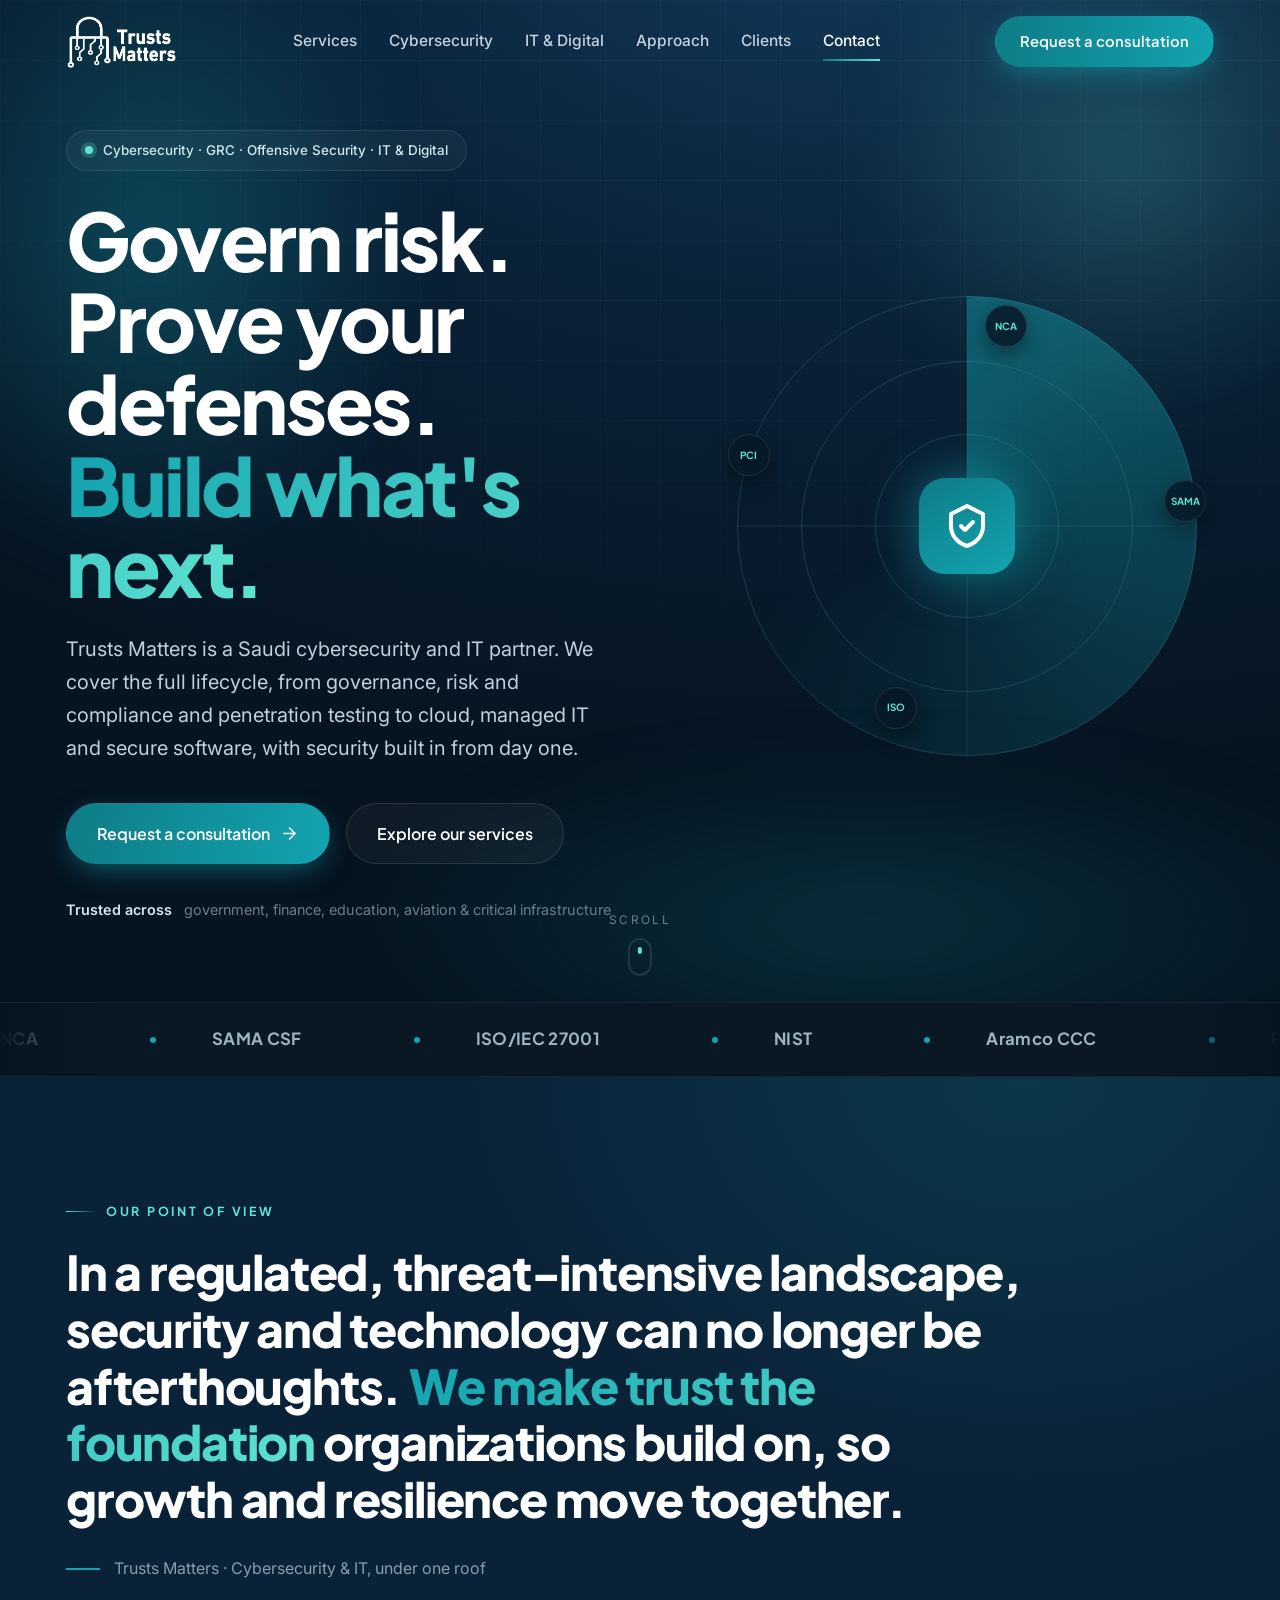
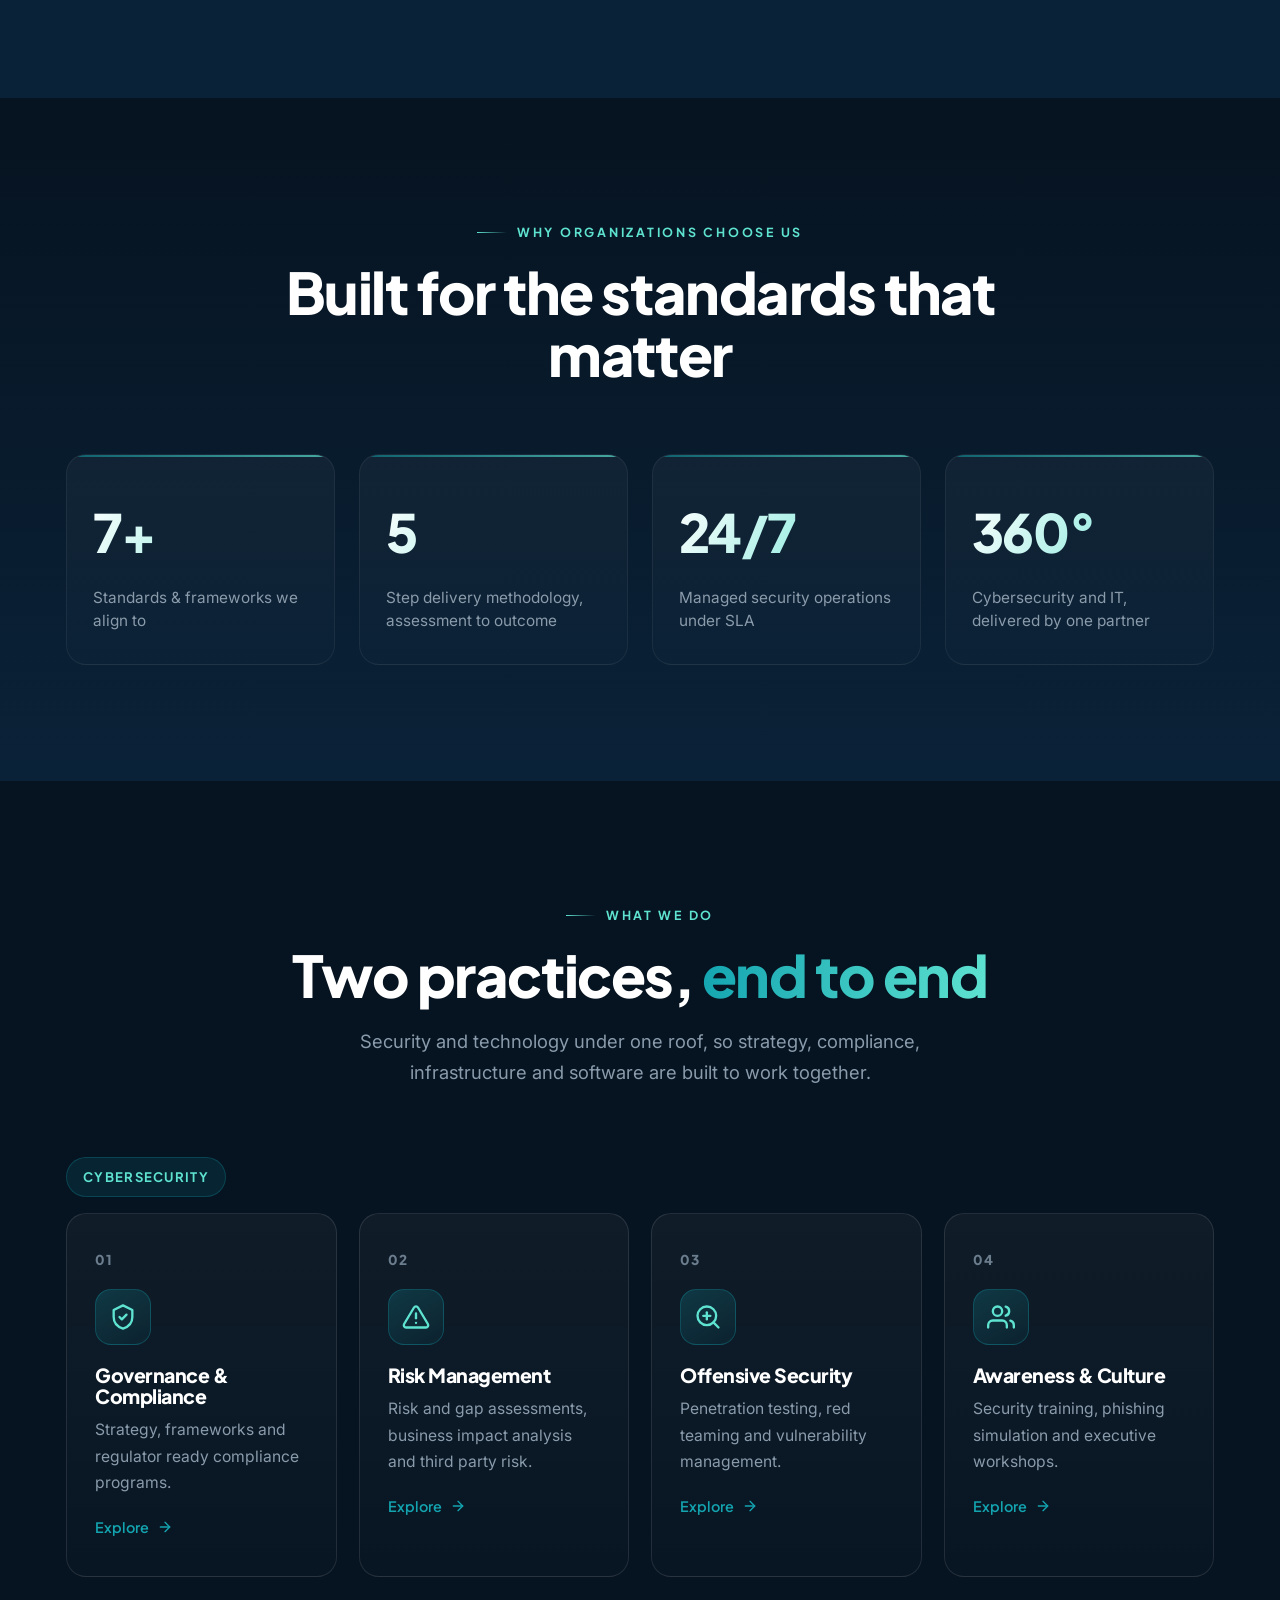
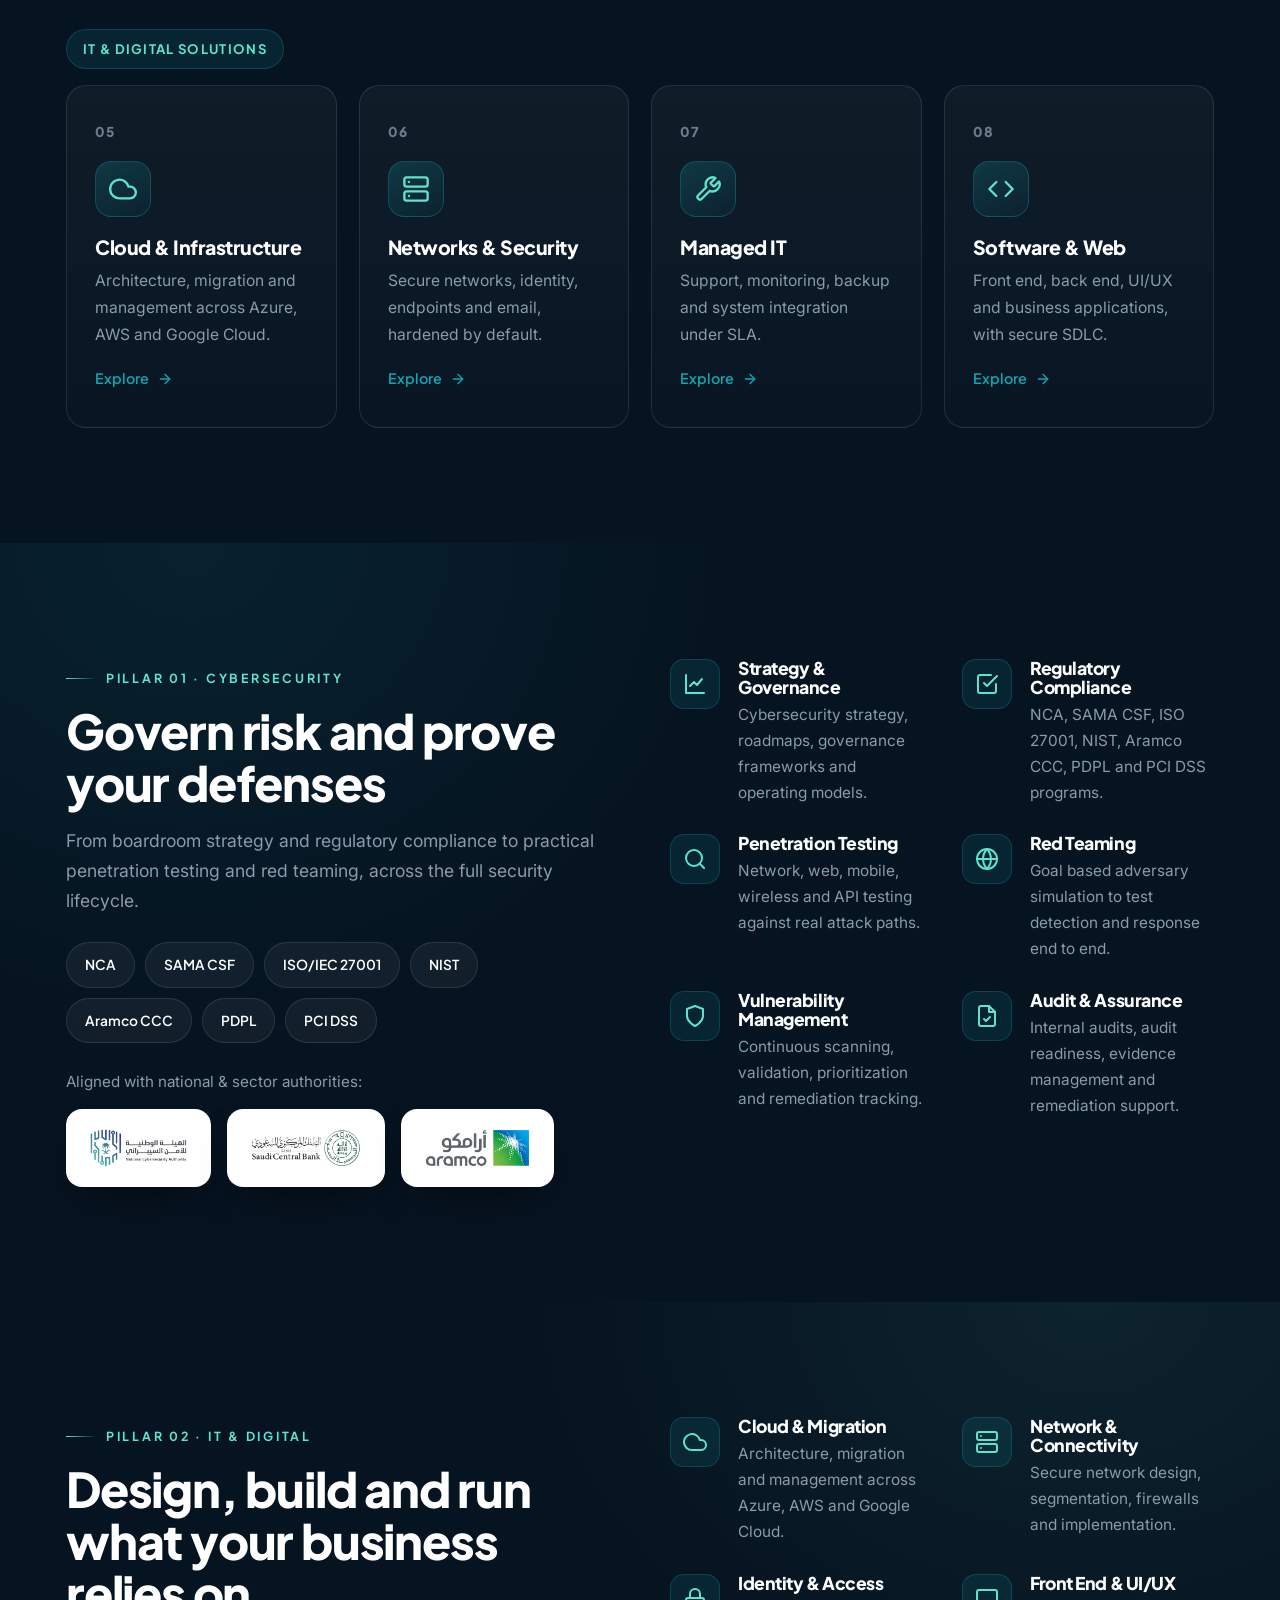
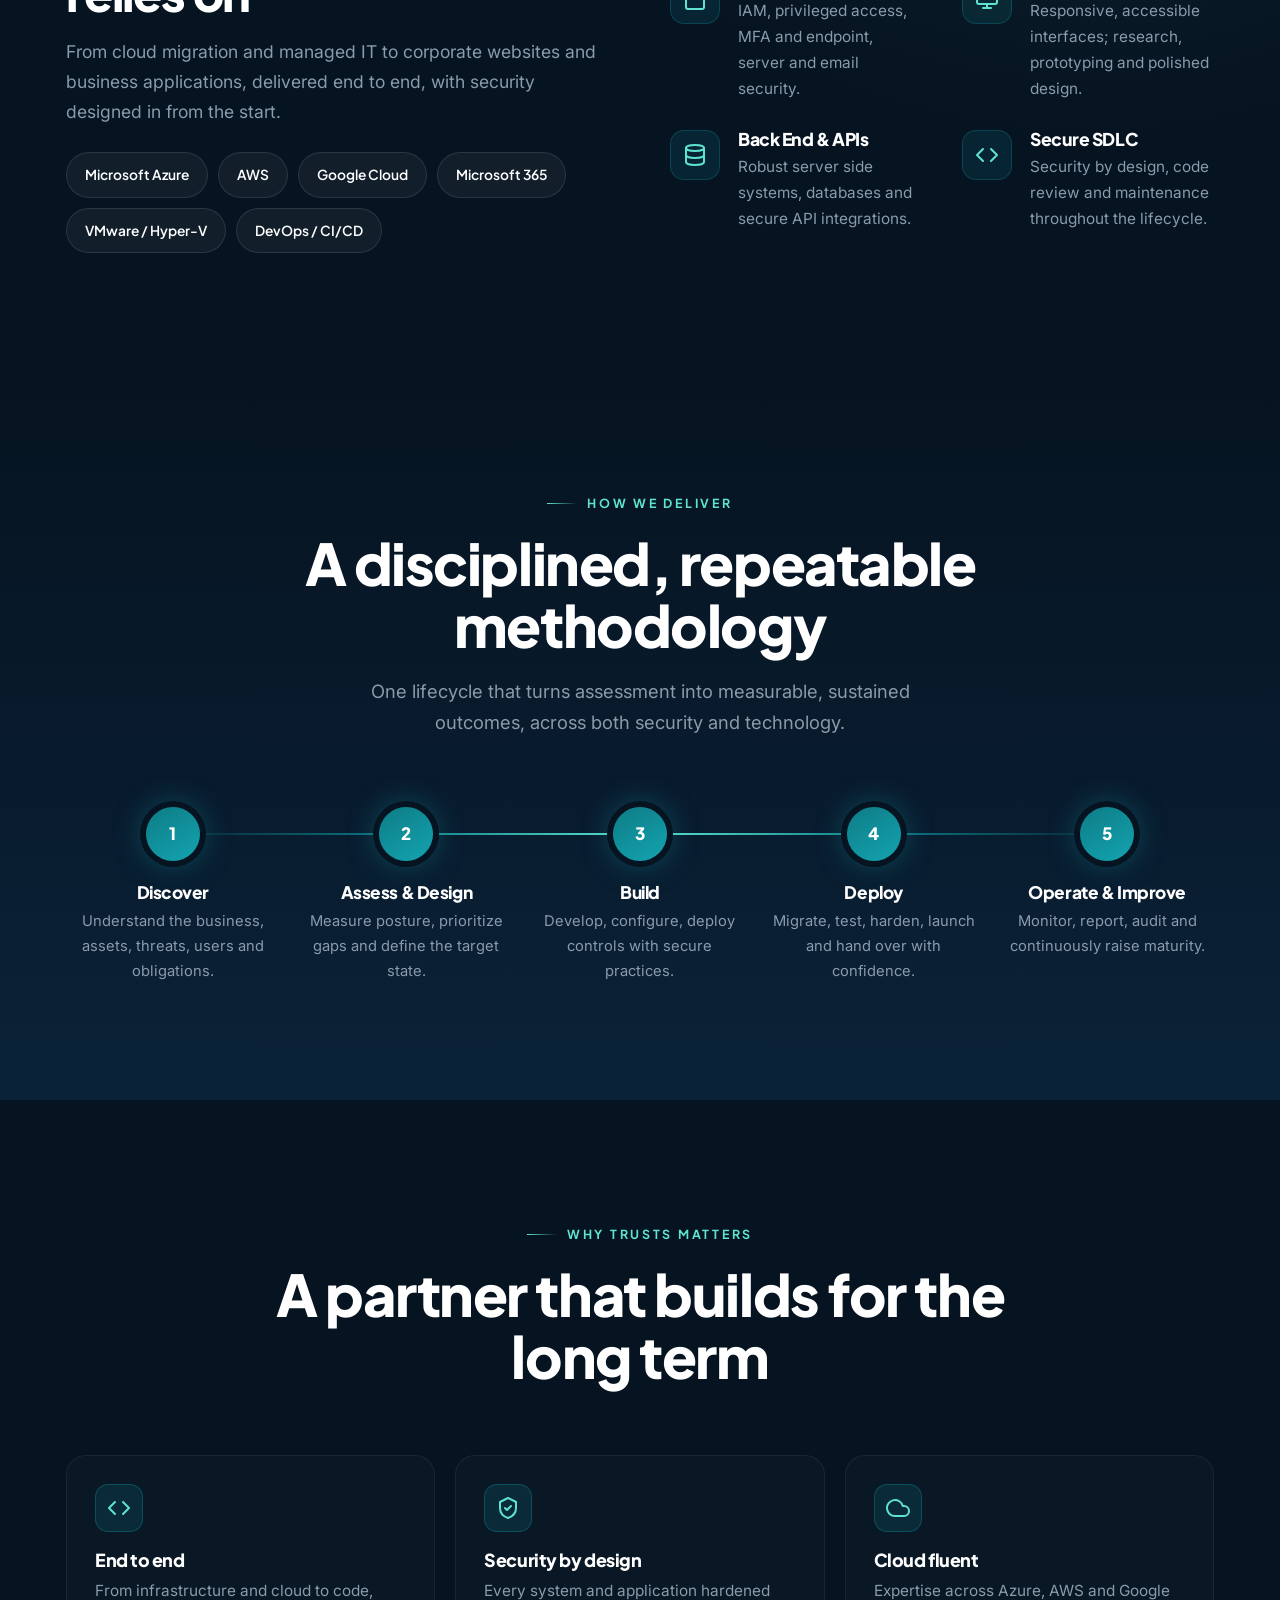
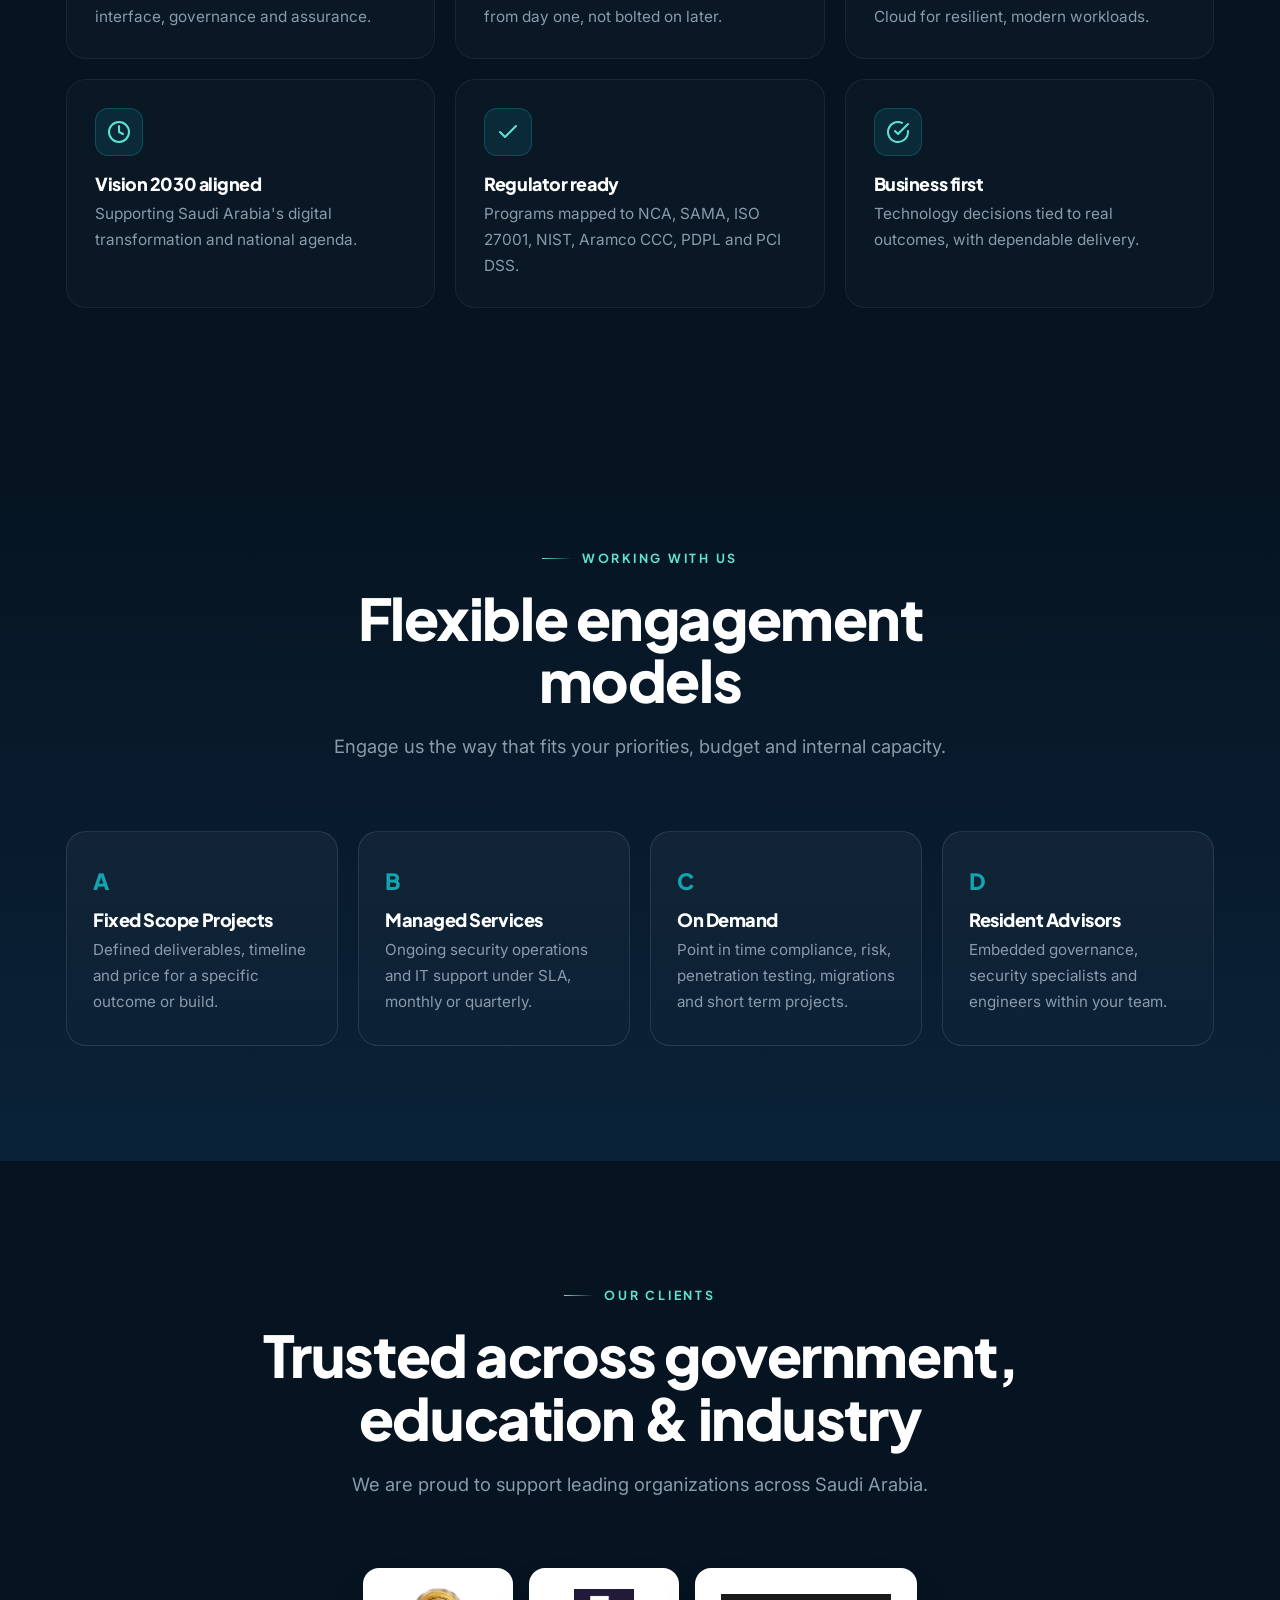
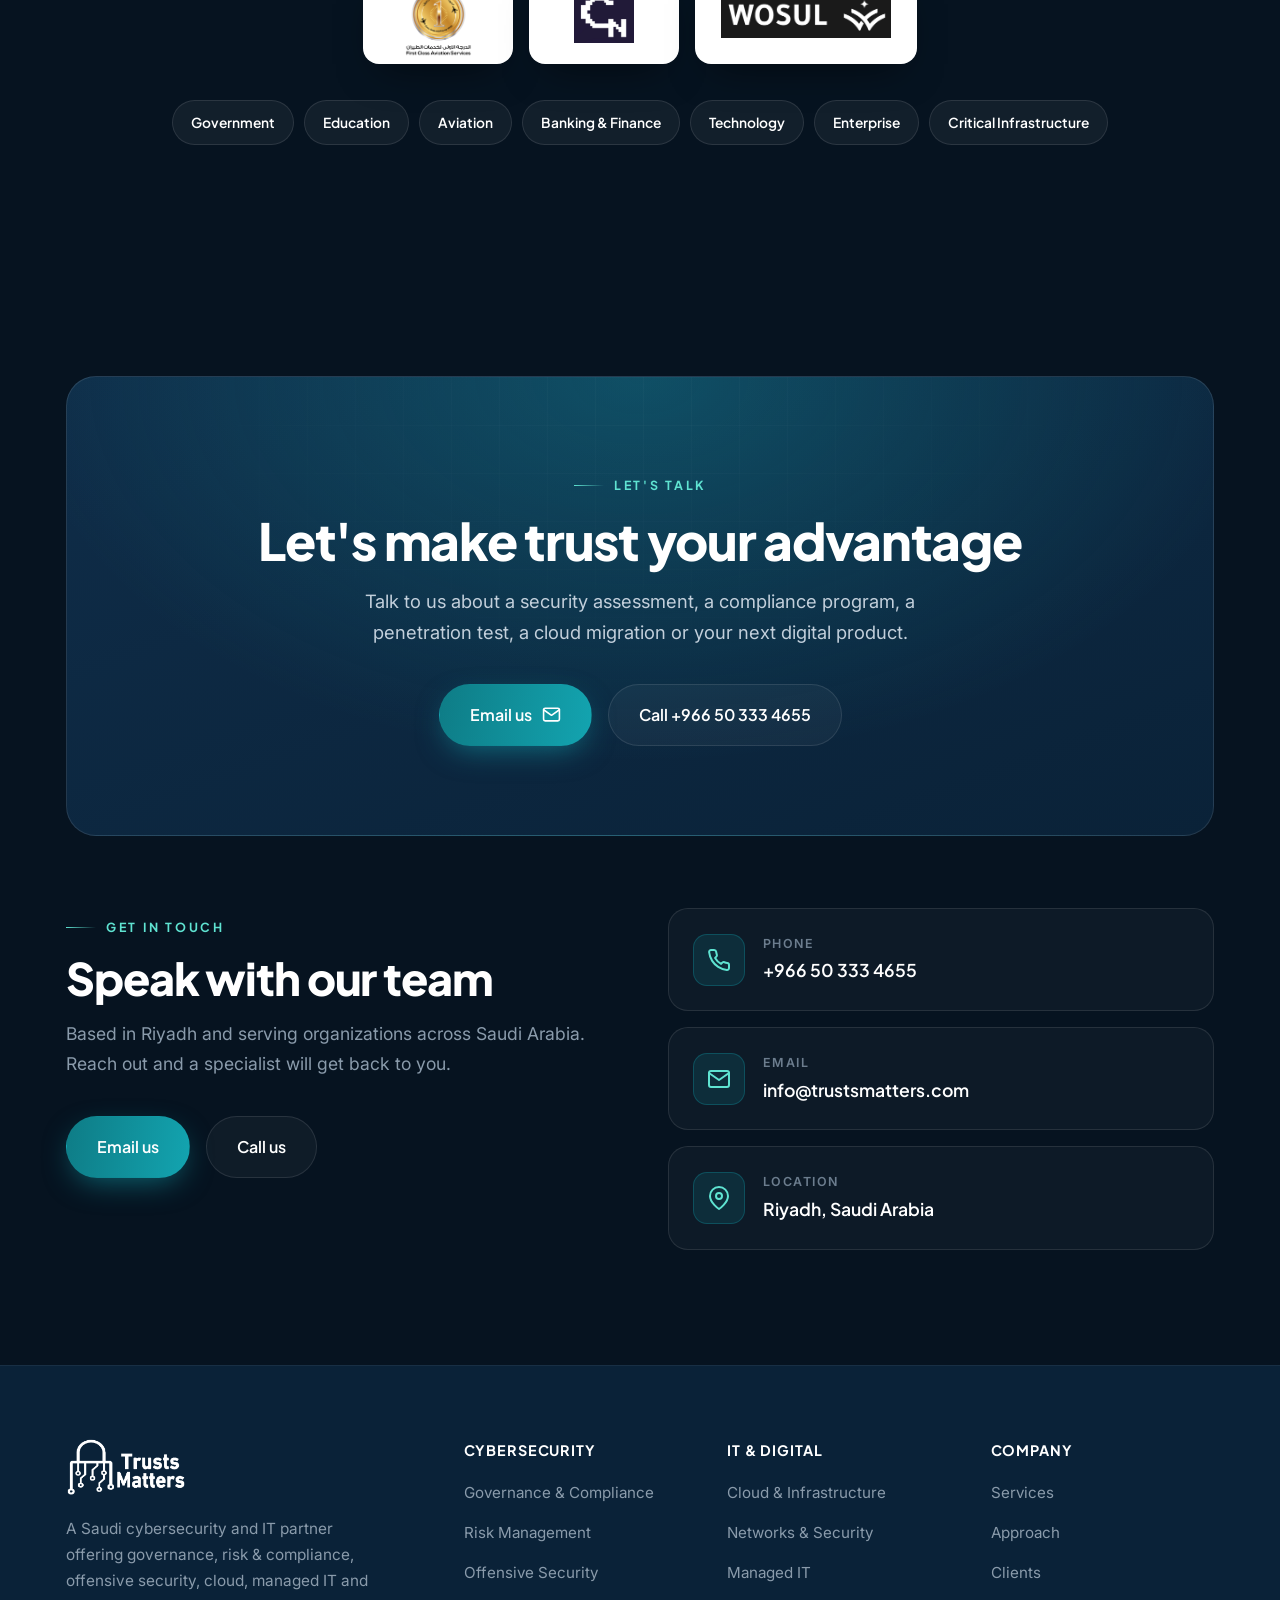
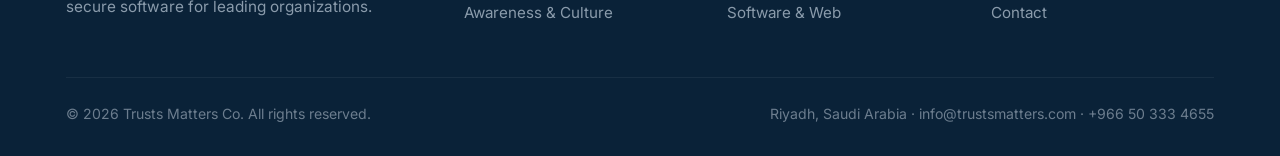
==== commit 30f275b4: "Add files via upload" ====
--- a/index.html
+++ b/index.html
@@ -232,8 +232,6 @@
   <div class="container">
     <div class="section-head center reveal"><span class="eyebrow">Our clients</span><h2>Trusted across government, education &amp; industry</h2><p>We are proud to support leading organizations across Saudi Arabia.</p></div>
     <div class="logo-tiles reveal d1" style="margin-bottom:36px">
-      <span class="tile"><img src="assets/clients/king-saud-university.png" alt="King Saud University" loading="lazy" /></span>
-      <span class="tile"><img src="assets/clients/qassim-university.png" alt="Qassim University" loading="lazy" /></span>
       <span class="tile"><img src="assets/clients/fcas.png" alt="First Class Aviation Services" loading="lazy" /></span>
       <span class="tile"><img src="assets/clients/carbnai.jpg" alt="Carbn AI" loading="lazy" /></span>
       <span class="tile"><img src="assets/clients/wosul.png" alt="Wosul" loading="lazy" /></span>
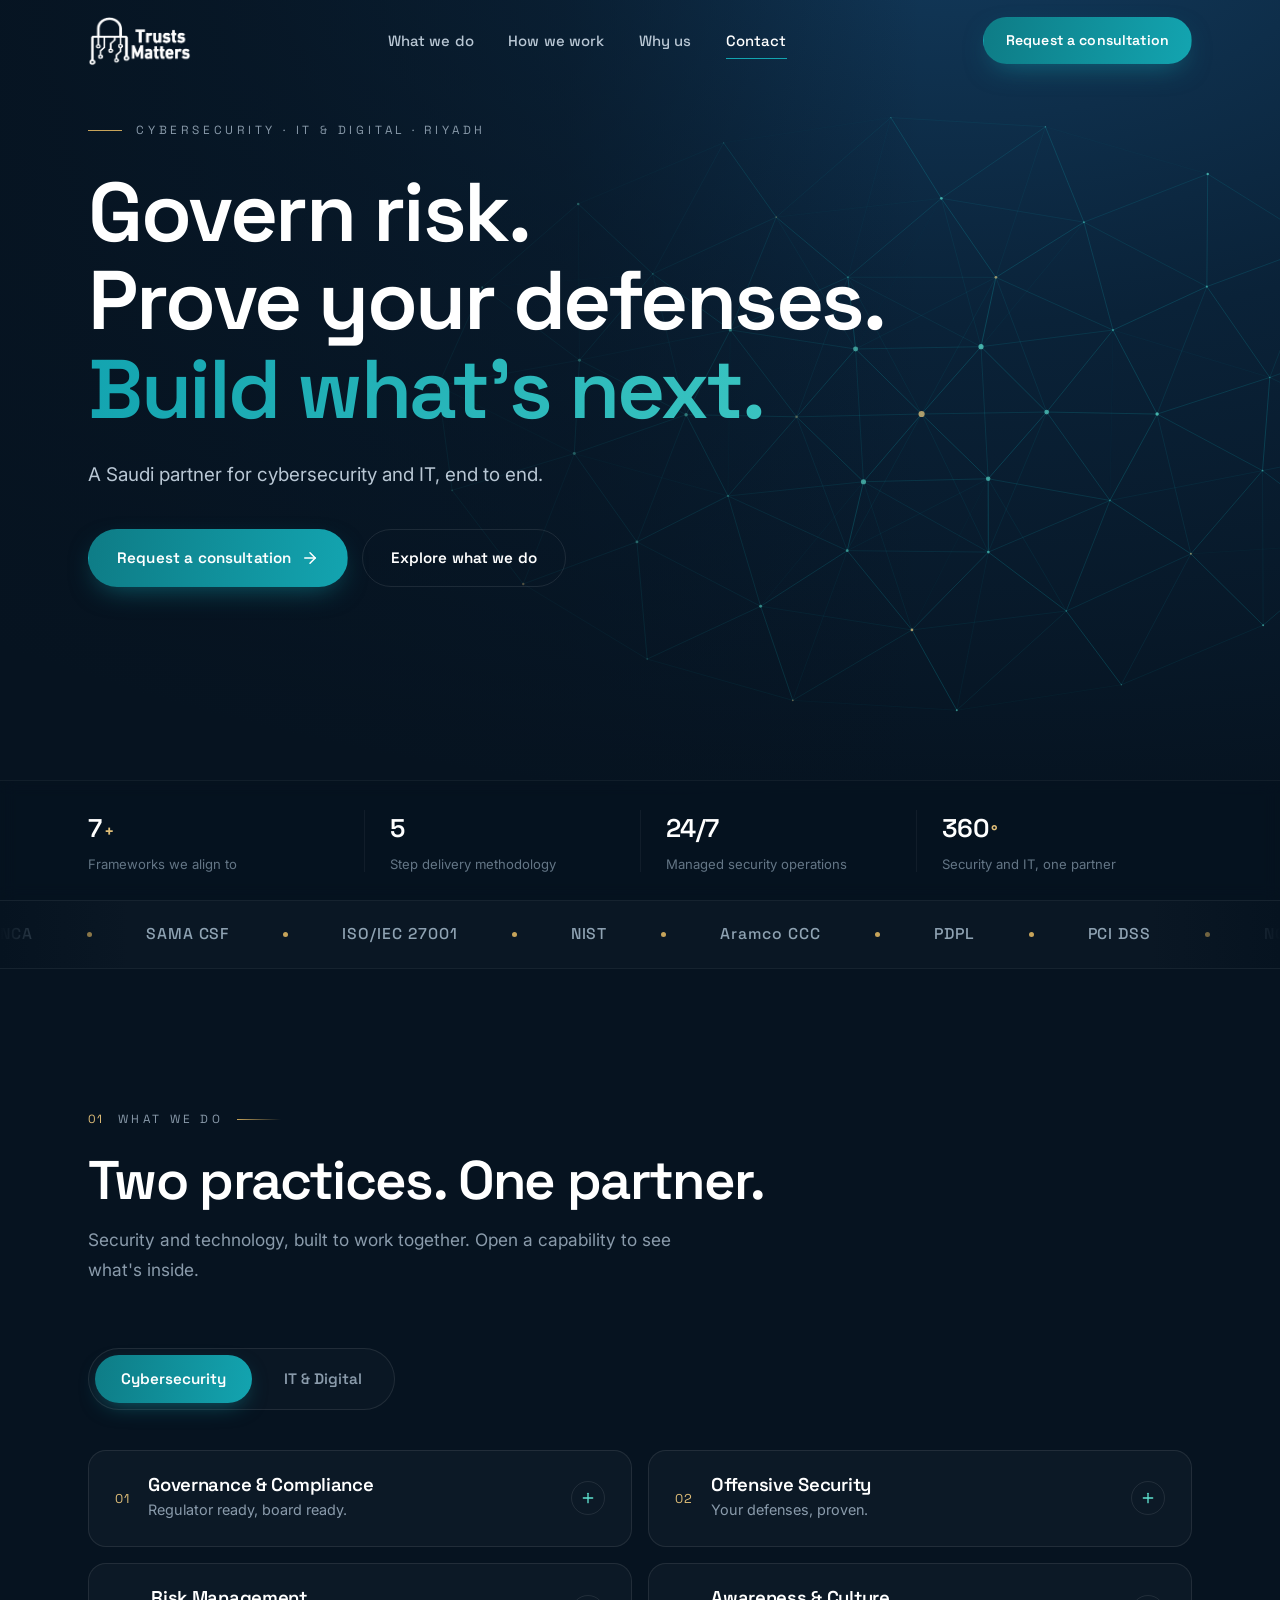
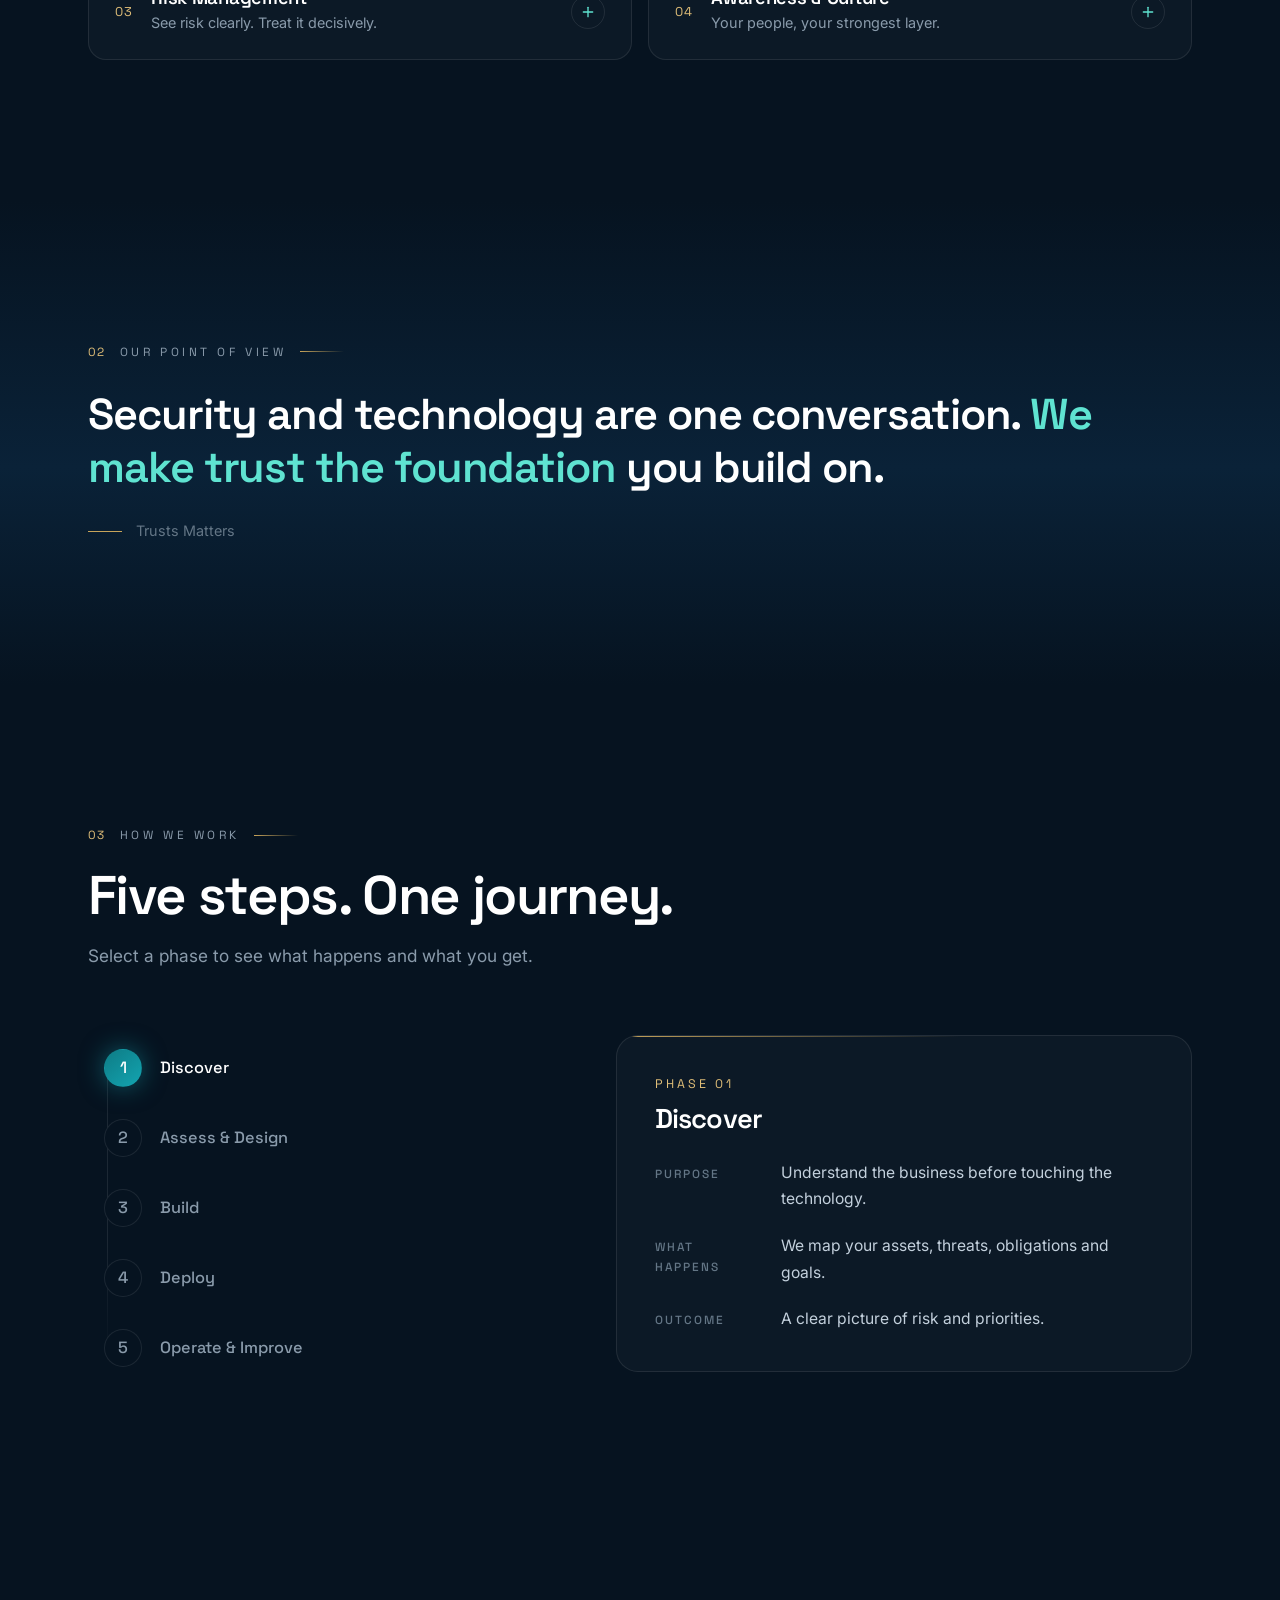
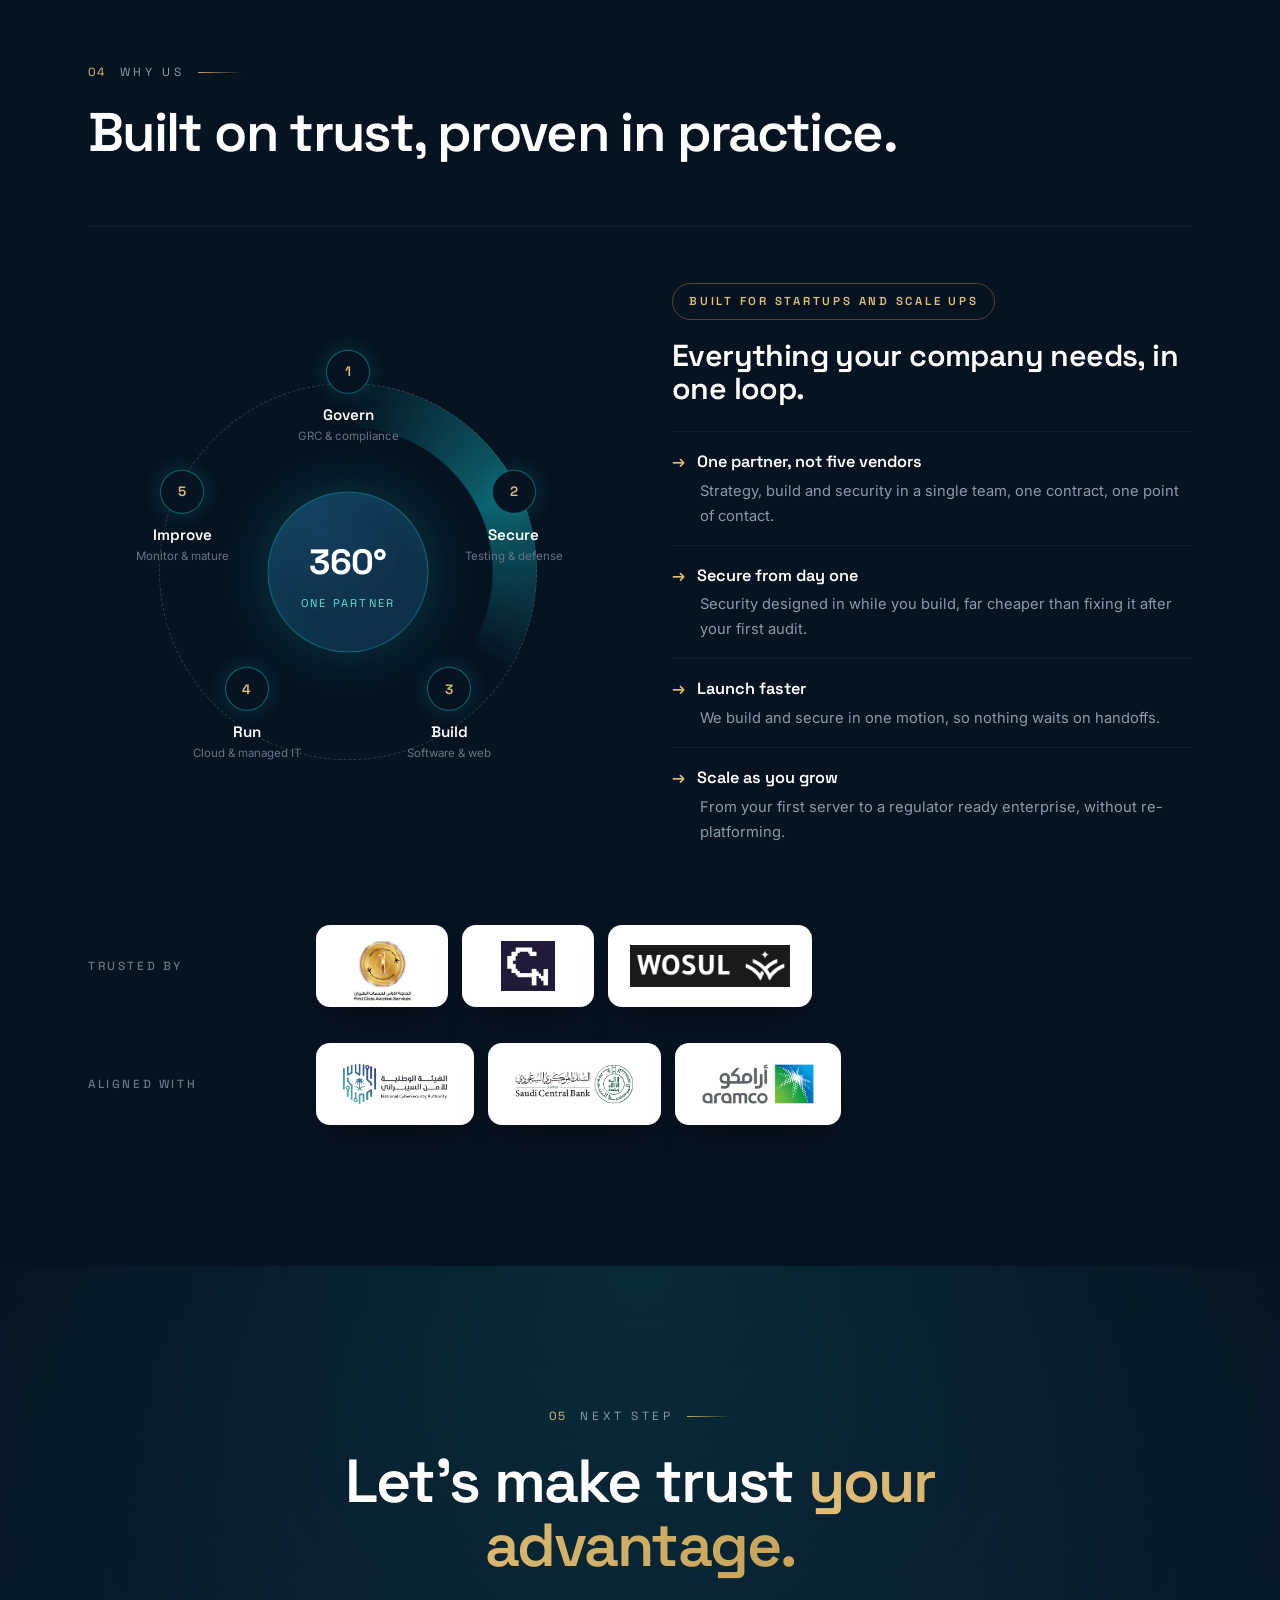
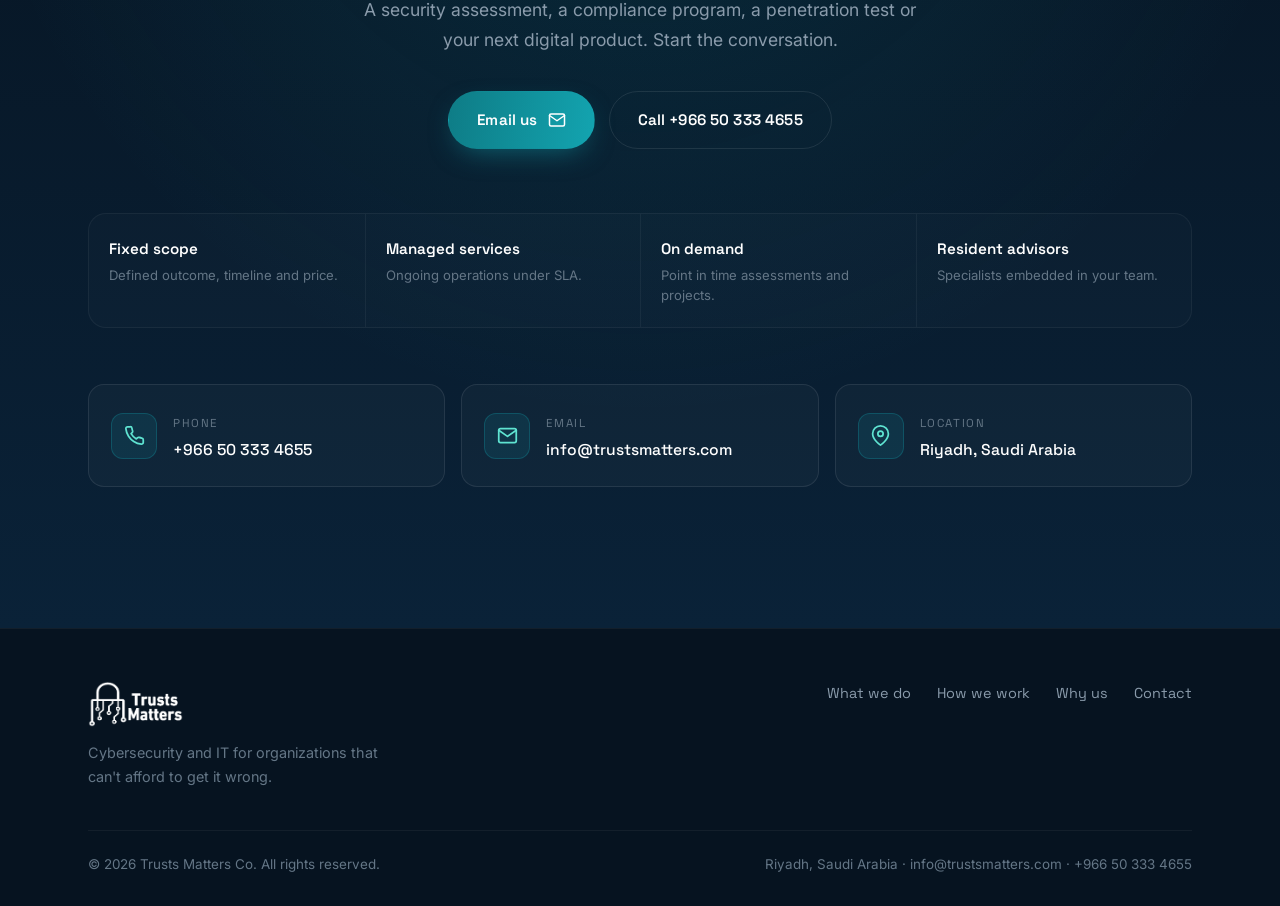
==== commit 53e2dfdf: "Add files via upload" ====
--- a/index.html
+++ b/index.html
@@ -9,23 +9,27 @@
   <link rel="icon" href="assets/img/logo.png" />
   <link rel="preconnect" href="https://fonts.googleapis.com" />
   <link rel="preconnect" href="https://fonts.gstatic.com" crossorigin />
-  <link href="https://fonts.googleapis.com/css2?family=Inter:wght@400;500;600&family=Plus+Jakarta+Sans:wght@600;700;800&display=swap" rel="stylesheet" />
-  <link rel="stylesheet" href="css/styles-v2.css" />
+  <link href="https://fonts.googleapis.com/css2?family=Inter:wght@400;500;600&family=Space+Grotesk:wght@500;600;700&display=swap" rel="stylesheet" />
+  <link rel="stylesheet" href="css/styles-v3.css" />
+  <script type="application/ld+json">
+  {"@context":"https://schema.org","@type":"Organization","name":"Trusts Matters",
+   "url":"https://www.trustsmatters.com","logo":"https://www.trustsmatters.com/assets/img/logo.png",
+   "description":"Saudi cybersecurity and IT partner: GRC, offensive security, cloud, managed IT and secure software.",
+   "email":"info@trustsmatters.com","telephone":"+966503334655",
+   "address":{"@type":"PostalAddress","addressLocality":"Riyadh","addressCountry":"SA"}}
+  </script>
 </head>
 <body>
 
 <div class="progress" id="progress"></div>
 
-<!-- NAV -->
 <header class="nav" id="nav">
   <div class="container nav__inner">
     <a class="nav__logo" href="#home" aria-label="Trusts Matters home"><img src="assets/img/logo.png" alt="Trusts Matters" /></a>
     <nav class="nav__links" id="navLinks" aria-label="Primary">
-      <a href="#services">Services</a>
-      <a href="#cybersecurity">Cybersecurity</a>
-      <a href="#it">IT &amp; Digital</a>
-      <a href="#approach">Approach</a>
-      <a href="#clients">Clients</a>
+      <a href="#services">What we do</a>
+      <a href="#approach">How we work</a>
+      <a href="#trust">Why us</a>
       <a href="#contact">Contact</a>
     </nav>
     <div class="nav__cta">
@@ -36,258 +40,284 @@
 </header>
 
 <main>
-<!-- HERO -->
+<!-- ============ HERO ============ -->
 <section class="hero" id="home">
-  <div class="hero__aurora"></div>
-  <div class="hero__grid"></div>
+  <div class="hero__net"><canvas id="trustnet" aria-hidden="true"></canvas></div>
+  <div class="hero__veil"></div>
   <div class="container hero__inner">
-    <div>
-      <span class="pill"><span class="dot"></span> Cybersecurity · GRC · Offensive Security · IT &amp; Digital</span>
-      <h1>Govern risk.<br>Prove your defenses.<br><span class="grad">Build what's next.</span></h1>
-      <p class="lead">Trusts Matters is a Saudi cybersecurity and IT partner. We cover the full lifecycle, from governance, risk and compliance and penetration testing to cloud, managed IT and secure software, with security built in from day one.</p>
-      <div class="hero__actions">
-        <a href="#contact" class="btn btn--primary">Request a consultation
-          <svg viewBox="0 0 24 24" fill="none" stroke="currentColor" stroke-width="2" stroke-linecap="round" stroke-linejoin="round"><line x1="5" y1="12" x2="19" y2="12"/><polyline points="12 5 19 12 12 19"/></svg></a>
-        <a href="#services" class="btn btn--ghost">Explore our services</a>
-      </div>
-      <div class="hero__trust"><b>Trusted across</b> government, finance, education, aviation &amp; critical infrastructure</div>
-    </div>
-
-    <div class="hero__visual reveal d1">
-      <div class="radar">
-        <div class="ring r1"></div><div class="ring r2"></div><div class="ring r3"></div><div class="ring r4"></div>
-        <div class="cross"></div>
-        <div class="sweep"></div>
-        <div class="blip b1">NCA</div>
-        <div class="blip b2">SAMA</div>
-        <div class="blip b3">ISO</div>
-        <div class="blip b4">PCI</div>
-        <div class="core"><div class="shield"><svg viewBox="0 0 24 24" fill="none" stroke="currentColor" stroke-width="2" stroke-linecap="round" stroke-linejoin="round"><path d="M12 2l8 4v6c0 5-3.5 8.5-8 10-4.5-1.5-8-5-8-10V6z"/><path d="M9 12l2 2 4-4"/></svg></div></div>
-      </div>
-    </div>
-  </div>
-  <div class="hero__scroll"><span>Scroll</span><span class="mouse"></span></div>
-</section>
-
-<!-- MARQUEE -->
+    <div class="hero__tag">Cybersecurity · IT &amp; Digital · Riyadh</div>
+    <h1>Govern risk.<br>Prove your defenses.<br><span class="grad">Build what's next.</span></h1>
+    <p class="hero__lead">A Saudi partner for cybersecurity and IT, end to end.</p>
+    <div class="hero__actions">
+      <a href="#contact" class="btn btn--primary">Request a consultation
+        <svg viewBox="0 0 24 24" fill="none" stroke="currentColor" stroke-width="2" stroke-linecap="round" stroke-linejoin="round"><line x1="5" y1="12" x2="19" y2="12"/><polyline points="12 5 19 12 12 19"/></svg></a>
+      <a href="#services" class="btn btn--ghost">Explore what we do</a>
+    </div>
+  </div>
+  <div class="hero__stats">
+    <div class="container">
+      <div class="hstat"><b data-count="7">7<i>+</i></b><span>Frameworks we align to</span></div>
+      <div class="hstat"><b>5</b><span>Step delivery methodology</span></div>
+      <div class="hstat"><b>24/7</b><span>Managed security operations</span></div>
+      <div class="hstat"><b>360<i>°</i></b><span>Security and IT, one partner</span></div>
+    </div>
+  </div>
+</section>
+
+<!-- ============ MARQUEE ============ -->
 <div class="marquee" aria-hidden="true">
   <div class="marquee__track">
-    <span>NCA<i></i></span><span>SAMA CSF<i></i></span><span>ISO/IEC 27001<i></i></span><span>NIST<i></i></span><span>Aramco CCC<i></i></span><span>PDPL<i></i></span><span>PCI DSS<i></i></span>
-    <span>NCA<i></i></span><span>SAMA CSF<i></i></span><span>ISO/IEC 27001<i></i></span><span>NIST<i></i></span><span>Aramco CCC<i></i></span><span>PDPL<i></i></span><span>PCI DSS<i></i></span>
+    <span>NCA</span><span>SAMA CSF</span><span>ISO/IEC 27001</span><span>NIST</span><span>Aramco CCC</span><span>PDPL</span><span>PCI DSS</span>
+    <span>NCA</span><span>SAMA CSF</span><span>ISO/IEC 27001</span><span>NIST</span><span>Aramco CCC</span><span>PDPL</span><span>PCI DSS</span>
   </div>
 </div>
 
-<!-- LEADERSHIP STATEMENT -->
+<!-- ============ 01 · SERVICES ============ -->
+<section class="section" id="services">
+  <div class="container">
+    <div class="shead reveal">
+      <div class="slabel"><i>01</i> What we do</div>
+      <h2>Two practices. One partner.</h2>
+      <p>Security and technology, built to work together. Open a capability to see what's inside.</p>
+    </div>
+
+    <div class="tabs reveal" role="tablist" aria-label="Practices">
+      <button class="tab active" id="tab-cyber" role="tab" aria-selected="true" aria-controls="panel-cyber">Cybersecurity</button>
+      <button class="tab" id="tab-it" role="tab" aria-selected="false" aria-controls="panel-it">IT &amp; Digital</button>
+    </div>
+
+    <div class="panel active" id="panel-cyber" role="tabpanel" aria-labelledby="tab-cyber">
+      <article class="cap reveal">
+        <button class="cap__head" aria-expanded="false">
+          <span class="cap__num">01</span>
+          <span class="cap__t"><h3>Governance &amp; Compliance</h3><p>Regulator ready, board ready.</p></span>
+          <span class="cap__x"><svg viewBox="0 0 24 24" fill="none" stroke="currentColor" stroke-width="2" stroke-linecap="round"><line x1="12" y1="5" x2="12" y2="19"/><line x1="5" y1="12" x2="19" y2="12"/></svg></span>
+        </button>
+        <div class="cap__body"><div class="cap__in">
+          <div class="chips"><span class="chip">Strategy &amp; roadmaps</span><span class="chip">NCA · SAMA · ISO 27001 programs</span><span class="chip">Audit readiness</span><span class="chip">PDPL &amp; PCI DSS</span></div>
+          <div class="cap__out">Compliance that stands up to any regulator.</div>
+        </div></div>
+      </article>
+      <article class="cap reveal d1">
+        <button class="cap__head" aria-expanded="false">
+          <span class="cap__num">02</span>
+          <span class="cap__t"><h3>Offensive Security</h3><p>Your defenses, proven.</p></span>
+          <span class="cap__x"><svg viewBox="0 0 24 24" fill="none" stroke="currentColor" stroke-width="2" stroke-linecap="round"><line x1="12" y1="5" x2="12" y2="19"/><line x1="5" y1="12" x2="19" y2="12"/></svg></span>
+        </button>
+        <div class="cap__body"><div class="cap__in">
+          <div class="chips"><span class="chip">Penetration testing</span><span class="chip">Red teaming</span><span class="chip">Vulnerability management</span><span class="chip">Social engineering</span></div>
+          <div class="cap__out">Findings mapped to real attack paths, prioritized by risk.</div>
+        </div></div>
+      </article>
+      <article class="cap reveal d1">
+        <button class="cap__head" aria-expanded="false">
+          <span class="cap__num">03</span>
+          <span class="cap__t"><h3>Risk Management</h3><p>See risk clearly. Treat it decisively.</p></span>
+          <span class="cap__x"><svg viewBox="0 0 24 24" fill="none" stroke="currentColor" stroke-width="2" stroke-linecap="round"><line x1="12" y1="5" x2="12" y2="19"/><line x1="5" y1="12" x2="19" y2="12"/></svg></span>
+        </button>
+        <div class="cap__body"><div class="cap__in">
+          <div class="chips"><span class="chip">Risk &amp; gap assessment</span><span class="chip">Business impact analysis</span><span class="chip">Third party risk</span><span class="chip">Treatment planning</span></div>
+          <div class="cap__out">A clear picture of exposure and a plan to close it.</div>
+        </div></div>
+      </article>
+      <article class="cap reveal d2">
+        <button class="cap__head" aria-expanded="false">
+          <span class="cap__num">04</span>
+          <span class="cap__t"><h3>Awareness &amp; Culture</h3><p>Your people, your strongest layer.</p></span>
+          <span class="cap__x"><svg viewBox="0 0 24 24" fill="none" stroke="currentColor" stroke-width="2" stroke-linecap="round"><line x1="12" y1="5" x2="12" y2="19"/><line x1="5" y1="12" x2="19" y2="12"/></svg></span>
+        </button>
+        <div class="cap__body"><div class="cap__in">
+          <div class="chips"><span class="chip">Security training</span><span class="chip">Phishing simulation</span><span class="chip">Executive workshops</span></div>
+          <div class="cap__out">A workforce that recognizes and resists attacks.</div>
+        </div></div>
+      </article>
+    </div>
+
+    <div class="panel" id="panel-it" role="tabpanel" aria-labelledby="tab-it">
+      <article class="cap">
+        <button class="cap__head" aria-expanded="false">
+          <span class="cap__num">05</span>
+          <span class="cap__t"><h3>Cloud &amp; Infrastructure</h3><p>Modern, resilient foundations.</p></span>
+          <span class="cap__x"><svg viewBox="0 0 24 24" fill="none" stroke="currentColor" stroke-width="2" stroke-linecap="round"><line x1="12" y1="5" x2="12" y2="19"/><line x1="5" y1="12" x2="19" y2="12"/></svg></span>
+        </button>
+        <div class="cap__body"><div class="cap__in">
+          <div class="chips"><span class="chip">Azure · AWS · Google Cloud</span><span class="chip">Migration &amp; management</span><span class="chip">Identity &amp; access</span></div>
+          <div class="cap__out">Cloud that scales without losing control.</div>
+        </div></div>
+      </article>
+      <article class="cap">
+        <button class="cap__head" aria-expanded="false">
+          <span class="cap__num">06</span>
+          <span class="cap__t"><h3>Networks &amp; Security</h3><p>Connected, hardened by default.</p></span>
+          <span class="cap__x"><svg viewBox="0 0 24 24" fill="none" stroke="currentColor" stroke-width="2" stroke-linecap="round"><line x1="12" y1="5" x2="12" y2="19"/><line x1="5" y1="12" x2="19" y2="12"/></svg></span>
+        </button>
+        <div class="cap__body"><div class="cap__in">
+          <div class="chips"><span class="chip">Network design &amp; segmentation</span><span class="chip">Firewalls</span><span class="chip">Endpoint &amp; email security</span></div>
+          <div class="cap__out">Infrastructure attackers can't move through.</div>
+        </div></div>
+      </article>
+      <article class="cap">
+        <button class="cap__head" aria-expanded="false">
+          <span class="cap__num">07</span>
+          <span class="cap__t"><h3>Managed IT</h3><p>Your IT, run under SLA.</p></span>
+          <span class="cap__x"><svg viewBox="0 0 24 24" fill="none" stroke="currentColor" stroke-width="2" stroke-linecap="round"><line x1="12" y1="5" x2="12" y2="19"/><line x1="5" y1="12" x2="19" y2="12"/></svg></span>
+        </button>
+        <div class="cap__body"><div class="cap__in">
+          <div class="chips"><span class="chip">Support &amp; monitoring</span><span class="chip">Backup</span><span class="chip">System integration</span></div>
+          <div class="cap__out">Technology that stays up, so you can focus on the business.</div>
+        </div></div>
+      </article>
+      <article class="cap">
+        <button class="cap__head" aria-expanded="false">
+          <span class="cap__num">08</span>
+          <span class="cap__t"><h3>Software &amp; Web</h3><p>Digital products, secure from day one.</p></span>
+          <span class="cap__x"><svg viewBox="0 0 24 24" fill="none" stroke="currentColor" stroke-width="2" stroke-linecap="round"><line x1="12" y1="5" x2="12" y2="19"/><line x1="5" y1="12" x2="19" y2="12"/></svg></span>
+        </button>
+        <div class="cap__body"><div class="cap__in">
+          <div class="chips"><span class="chip">Websites &amp; web apps</span><span class="chip">UI/UX</span><span class="chip">APIs &amp; back end</span><span class="chip">Secure SDLC</span></div>
+          <div class="cap__out">Software your users trust and attackers don't break.</div>
+        </div></div>
+      </article>
+    </div>
+  </div>
+</section>
+
+<!-- ============ STATEMENT ============ -->
 <section class="section statement">
   <div class="container">
-    <span class="eyebrow reveal">Our point of view</span>
-    <p class="q reveal d1" style="margin-top:22px">In a regulated, threat-intensive landscape, security and technology can no longer be afterthoughts. <span class="grad">We make trust the foundation</span> organizations build on, so growth and resilience move together.</p>
-    <div class="by reveal d2">Trusts Matters · Cybersecurity &amp; IT, under one roof</div>
-  </div>
-</section>
-
-<!-- IMPACT BAND -->
-<section class="section impact">
-  <div class="container">
-    <div class="section-head center reveal">
-      <span class="eyebrow">Why organizations choose us</span>
-      <h2>Built for the standards that matter</h2>
-    </div>
-    <div class="impact__grid">
-      <div class="impact__item reveal"><div class="impact__num" data-count="7" data-suffix="+">7+</div><div class="impact__lbl">Standards &amp; frameworks we align to</div></div>
-      <div class="impact__item reveal d1"><div class="impact__num">5</div><div class="impact__lbl">Step delivery methodology, assessment to outcome</div></div>
-      <div class="impact__item reveal d2"><div class="impact__num">24/7</div><div class="impact__lbl">Managed security operations under SLA</div></div>
-      <div class="impact__item reveal d3"><div class="impact__num">360°</div><div class="impact__lbl">Cybersecurity and IT, delivered by one partner</div></div>
-    </div>
-  </div>
-</section>
-
-<!-- SERVICES -->
-<section class="section" id="services">
-  <div class="container">
-    <div class="section-head center reveal">
-      <span class="eyebrow">What we do</span>
-      <h2>Two practices, <span class="grad">end to end</span></h2>
-      <p>Security and technology under one roof, so strategy, compliance, infrastructure and software are built to work together.</p>
-    </div>
-
-    <div class="reveal" style="margin-bottom:16px"><span class="tagline">Cybersecurity</span></div>
-    <div class="cards" style="margin-bottom:52px">
-      <article class="card reveal"><div class="card__n">01</div><div class="card__ic"><svg viewBox="0 0 24 24" fill="none" stroke="currentColor" stroke-width="2" stroke-linecap="round" stroke-linejoin="round"><path d="M12 2l8 4v6c0 5-3.5 8.5-8 10-4.5-1.5-8-5-8-10V6z"/><path d="M9 12l2 2 4-4"/></svg></div><h3>Governance &amp; Compliance</h3><p>Strategy, frameworks and regulator ready compliance programs.</p><a class="more" href="#cybersecurity">Explore <svg viewBox="0 0 24 24" fill="none" stroke="currentColor" stroke-width="2" stroke-linecap="round" stroke-linejoin="round"><line x1="5" y1="12" x2="19" y2="12"/><polyline points="12 5 19 12 12 19"/></svg></a></article>
-      <article class="card reveal d1"><div class="card__n">02</div><div class="card__ic"><svg viewBox="0 0 24 24" fill="none" stroke="currentColor" stroke-width="2" stroke-linecap="round" stroke-linejoin="round"><path d="M10.29 3.86 1.82 18a2 2 0 0 0 1.71 3h16.94a2 2 0 0 0 1.71-3L13.71 3.86a2 2 0 0 0-3.42 0z"/><line x1="12" y1="9" x2="12" y2="13"/><line x1="12" y1="17" x2="12.01" y2="17"/></svg></div><h3>Risk Management</h3><p>Risk and gap assessments, business impact analysis and third party risk.</p><a class="more" href="#cybersecurity">Explore <svg viewBox="0 0 24 24" fill="none" stroke="currentColor" stroke-width="2" stroke-linecap="round" stroke-linejoin="round"><line x1="5" y1="12" x2="19" y2="12"/><polyline points="12 5 19 12 12 19"/></svg></a></article>
-      <article class="card reveal d2"><div class="card__n">03</div><div class="card__ic"><svg viewBox="0 0 24 24" fill="none" stroke="currentColor" stroke-width="2" stroke-linecap="round" stroke-linejoin="round"><circle cx="11" cy="11" r="8"/><line x1="21" y1="21" x2="16.65" y2="16.65"/><line x1="11" y1="8" x2="11" y2="14"/><line x1="8" y1="11" x2="14" y2="11"/></svg></div><h3>Offensive Security</h3><p>Penetration testing, red teaming and vulnerability management.</p><a class="more" href="#cybersecurity">Explore <svg viewBox="0 0 24 24" fill="none" stroke="currentColor" stroke-width="2" stroke-linecap="round" stroke-linejoin="round"><line x1="5" y1="12" x2="19" y2="12"/><polyline points="12 5 19 12 12 19"/></svg></a></article>
-      <article class="card reveal d3"><div class="card__n">04</div><div class="card__ic"><svg viewBox="0 0 24 24" fill="none" stroke="currentColor" stroke-width="2" stroke-linecap="round" stroke-linejoin="round"><path d="M17 21v-2a4 4 0 0 0-4-4H5a4 4 0 0 0-4 4v2"/><circle cx="9" cy="7" r="4"/><path d="M23 21v-2a4 4 0 0 0-3-3.87"/><path d="M16 3.13a4 4 0 0 1 0 7.75"/></svg></div><h3>Awareness &amp; Culture</h3><p>Security training, phishing simulation and executive workshops.</p><a class="more" href="#cybersecurity">Explore <svg viewBox="0 0 24 24" fill="none" stroke="currentColor" stroke-width="2" stroke-linecap="round" stroke-linejoin="round"><line x1="5" y1="12" x2="19" y2="12"/><polyline points="12 5 19 12 12 19"/></svg></a></article>
-    </div>
-
-    <div class="reveal" style="margin-bottom:16px"><span class="tagline">IT &amp; Digital Solutions</span></div>
-    <div class="cards">
-      <article class="card reveal"><div class="card__n">05</div><div class="card__ic"><svg viewBox="0 0 24 24" fill="none" stroke="currentColor" stroke-width="2" stroke-linecap="round" stroke-linejoin="round"><path d="M18 10h-1.26A8 8 0 1 0 9 20h9a5 5 0 0 0 0-10z"/></svg></div><h3>Cloud &amp; Infrastructure</h3><p>Architecture, migration and management across Azure, AWS and Google Cloud.</p><a class="more" href="#it">Explore <svg viewBox="0 0 24 24" fill="none" stroke="currentColor" stroke-width="2" stroke-linecap="round" stroke-linejoin="round"><line x1="5" y1="12" x2="19" y2="12"/><polyline points="12 5 19 12 12 19"/></svg></a></article>
-      <article class="card reveal d1"><div class="card__n">06</div><div class="card__ic"><svg viewBox="0 0 24 24" fill="none" stroke="currentColor" stroke-width="2" stroke-linecap="round" stroke-linejoin="round"><rect x="2" y="2" width="20" height="8" rx="2"/><rect x="2" y="14" width="20" height="8" rx="2"/><line x1="6" y1="6" x2="6.01" y2="6"/><line x1="6" y1="18" x2="6.01" y2="18"/></svg></div><h3>Networks &amp; Security</h3><p>Secure networks, identity, endpoints and email, hardened by default.</p><a class="more" href="#it">Explore <svg viewBox="0 0 24 24" fill="none" stroke="currentColor" stroke-width="2" stroke-linecap="round" stroke-linejoin="round"><line x1="5" y1="12" x2="19" y2="12"/><polyline points="12 5 19 12 12 19"/></svg></a></article>
-      <article class="card reveal d2"><div class="card__n">07</div><div class="card__ic"><svg viewBox="0 0 24 24" fill="none" stroke="currentColor" stroke-width="2" stroke-linecap="round" stroke-linejoin="round"><path d="M14.7 6.3a1 1 0 0 0 0 1.4l1.6 1.6a1 1 0 0 0 1.4 0l3.77-3.77a6 6 0 0 1-7.94 7.94l-6.91 6.91a2.12 2.12 0 0 1-3-3l6.91-6.91a6 6 0 0 1 7.94-7.94l-3.76 3.76z"/></svg></div><h3>Managed IT</h3><p>Support, monitoring, backup and system integration under SLA.</p><a class="more" href="#it">Explore <svg viewBox="0 0 24 24" fill="none" stroke="currentColor" stroke-width="2" stroke-linecap="round" stroke-linejoin="round"><line x1="5" y1="12" x2="19" y2="12"/><polyline points="12 5 19 12 12 19"/></svg></a></article>
-      <article class="card reveal d3"><div class="card__n">08</div><div class="card__ic"><svg viewBox="0 0 24 24" fill="none" stroke="currentColor" stroke-width="2" stroke-linecap="round" stroke-linejoin="round"><polyline points="16 18 22 12 16 6"/><polyline points="8 6 2 12 8 18"/></svg></div><h3>Software &amp; Web</h3><p>Front end, back end, UI/UX and business applications, with secure SDLC.</p><a class="more" href="#it">Explore <svg viewBox="0 0 24 24" fill="none" stroke="currentColor" stroke-width="2" stroke-linecap="round" stroke-linejoin="round"><line x1="5" y1="12" x2="19" y2="12"/><polyline points="12 5 19 12 12 19"/></svg></a></article>
-    </div>
-  </div>
-</section>
-
-<!-- CYBERSECURITY -->
-<section class="section" id="cybersecurity" style="background:radial-gradient(80% 120% at 15% 0%, rgba(19,164,176,.10), transparent 55%)">
-  <div class="container split">
-    <div class="reveal">
-      <span class="eyebrow">Pillar 01 · Cybersecurity</span>
-      <h2 style="font-size:clamp(2rem,4vw,3rem);margin-top:16px">Govern risk and prove your defenses</h2>
-      <p style="color:var(--muted);margin-top:18px;font-size:1.1rem">From boardroom strategy and regulatory compliance to practical penetration testing and red teaming, across the full security lifecycle.</p>
-      <div class="chips">
-        <span class="chip">NCA</span><span class="chip">SAMA CSF</span><span class="chip">ISO/IEC 27001</span>
-        <span class="chip">NIST</span><span class="chip">Aramco CCC</span><span class="chip">PDPL</span><span class="chip">PCI DSS</span>
-      </div>
-      <p style="color:var(--muted);margin-top:26px;font-size:.95rem">Aligned with national &amp; sector authorities:</p>
-      <div class="logo-tiles left" style="margin-top:14px">
-        <span class="tile sm"><img src="assets/clients/nca.png" alt="National Cybersecurity Authority (NCA)" loading="lazy" /></span>
-        <span class="tile sm"><img src="assets/clients/saudi-central-bank.png" alt="Saudi Central Bank (SAMA)" loading="lazy" /></span>
-        <span class="tile sm"><img src="assets/clients/aramco.png" alt="Saudi Aramco" loading="lazy" /></span>
-      </div>
-    </div>
-    <div class="svc-list reveal d1">
-      <div class="svc-row"><div class="ic"><svg viewBox="0 0 24 24" fill="none" stroke="currentColor" stroke-width="2" stroke-linecap="round" stroke-linejoin="round"><path d="M3 3v18h18"/><path d="M7 14l4-4 3 3 5-6"/></svg></div><div><h4>Strategy &amp; Governance</h4><p>Cybersecurity strategy, roadmaps, governance frameworks and operating models.</p></div></div>
-      <div class="svc-row"><div class="ic"><svg viewBox="0 0 24 24" fill="none" stroke="currentColor" stroke-width="2" stroke-linecap="round" stroke-linejoin="round"><path d="M9 11l3 3L22 4"/><path d="M21 12v7a2 2 0 0 1-2 2H5a2 2 0 0 1-2-2V5a2 2 0 0 1 2-2h11"/></svg></div><div><h4>Regulatory Compliance</h4><p>NCA, SAMA CSF, ISO 27001, NIST, Aramco CCC, PDPL and PCI DSS programs.</p></div></div>
-      <div class="svc-row"><div class="ic"><svg viewBox="0 0 24 24" fill="none" stroke="currentColor" stroke-width="2" stroke-linecap="round" stroke-linejoin="round"><circle cx="11" cy="11" r="8"/><line x1="21" y1="21" x2="16.65" y2="16.65"/></svg></div><div><h4>Penetration Testing</h4><p>Network, web, mobile, wireless and API testing against real attack paths.</p></div></div>
-      <div class="svc-row"><div class="ic"><svg viewBox="0 0 24 24" fill="none" stroke="currentColor" stroke-width="2" stroke-linecap="round" stroke-linejoin="round"><circle cx="12" cy="12" r="10"/><path d="M2 12h20"/><path d="M12 2a15.3 15.3 0 0 1 4 10 15.3 15.3 0 0 1-4 10 15.3 15.3 0 0 1-4-10 15.3 15.3 0 0 1 4-10z"/></svg></div><div><h4>Red Teaming</h4><p>Goal based adversary simulation to test detection and response end to end.</p></div></div>
-      <div class="svc-row"><div class="ic"><svg viewBox="0 0 24 24" fill="none" stroke="currentColor" stroke-width="2" stroke-linecap="round" stroke-linejoin="round"><path d="M12 22s8-4 8-10V5l-8-3-8 3v7c0 6 8 10 8 10z"/></svg></div><div><h4>Vulnerability Management</h4><p>Continuous scanning, validation, prioritization and remediation tracking.</p></div></div>
-      <div class="svc-row"><div class="ic"><svg viewBox="0 0 24 24" fill="none" stroke="currentColor" stroke-width="2" stroke-linecap="round" stroke-linejoin="round"><path d="M14 2H6a2 2 0 0 0-2 2v16a2 2 0 0 0 2 2h12a2 2 0 0 0 2-2V8z"/><polyline points="14 2 14 8 20 8"/><path d="M9 15l2 2 4-4"/></svg></div><div><h4>Audit &amp; Assurance</h4><p>Internal audits, audit readiness, evidence management and remediation support.</p></div></div>
-    </div>
-  </div>
-</section>
-
-<!-- IT -->
-<section class="section" id="it" style="background:radial-gradient(80% 120% at 85% 0%, rgba(95,227,209,.08), transparent 55%)">
-  <div class="container split">
-    <div class="svc-list reveal" style="order:2">
-      <div class="svc-row"><div class="ic"><svg viewBox="0 0 24 24" fill="none" stroke="currentColor" stroke-width="2" stroke-linecap="round" stroke-linejoin="round"><path d="M18 10h-1.26A8 8 0 1 0 9 20h9a5 5 0 0 0 0-10z"/></svg></div><div><h4>Cloud &amp; Migration</h4><p>Architecture, migration and management across Azure, AWS and Google Cloud.</p></div></div>
-      <div class="svc-row"><div class="ic"><svg viewBox="0 0 24 24" fill="none" stroke="currentColor" stroke-width="2" stroke-linecap="round" stroke-linejoin="round"><rect x="2" y="2" width="20" height="8" rx="2"/><rect x="2" y="14" width="20" height="8" rx="2"/><line x1="6" y1="6" x2="6.01" y2="6"/><line x1="6" y1="18" x2="6.01" y2="18"/></svg></div><div><h4>Network &amp; Connectivity</h4><p>Secure network design, segmentation, firewalls and implementation.</p></div></div>
-      <div class="svc-row"><div class="ic"><svg viewBox="0 0 24 24" fill="none" stroke="currentColor" stroke-width="2" stroke-linecap="round" stroke-linejoin="round"><rect x="3" y="11" width="18" height="11" rx="2"/><path d="M7 11V7a5 5 0 0 1 10 0v4"/></svg></div><div><h4>Identity &amp; Access</h4><p>IAM, privileged access, MFA and endpoint, server and email security.</p></div></div>
-      <div class="svc-row"><div class="ic"><svg viewBox="0 0 24 24" fill="none" stroke="currentColor" stroke-width="2" stroke-linecap="round" stroke-linejoin="round"><rect x="2" y="3" width="20" height="14" rx="2"/><line x1="8" y1="21" x2="16" y2="21"/><line x1="12" y1="17" x2="12" y2="21"/></svg></div><div><h4>Front End &amp; UI/UX</h4><p>Responsive, accessible interfaces; research, prototyping and polished design.</p></div></div>
-      <div class="svc-row"><div class="ic"><svg viewBox="0 0 24 24" fill="none" stroke="currentColor" stroke-width="2" stroke-linecap="round" stroke-linejoin="round"><ellipse cx="12" cy="5" rx="9" ry="3"/><path d="M3 5v14a9 3 0 0 0 18 0V5"/><path d="M3 12a9 3 0 0 0 18 0"/></svg></div><div><h4>Back End &amp; APIs</h4><p>Robust server side systems, databases and secure API integrations.</p></div></div>
-      <div class="svc-row"><div class="ic"><svg viewBox="0 0 24 24" fill="none" stroke="currentColor" stroke-width="2" stroke-linecap="round" stroke-linejoin="round"><polyline points="16 18 22 12 16 6"/><polyline points="8 6 2 12 8 18"/></svg></div><div><h4>Secure SDLC</h4><p>Security by design, code review and maintenance throughout the lifecycle.</p></div></div>
-    </div>
-    <div class="reveal d1" style="order:1">
-      <span class="eyebrow">Pillar 02 · IT &amp; Digital</span>
-      <h2 style="font-size:clamp(2rem,4vw,3rem);margin-top:16px">Design, build and run what your business relies on</h2>
-      <p style="color:var(--muted);margin-top:18px;font-size:1.1rem">From cloud migration and managed IT to corporate websites and business applications, delivered end to end, with security designed in from the start.</p>
-      <div class="chips">
-        <span class="chip">Microsoft Azure</span><span class="chip">AWS</span><span class="chip">Google Cloud</span>
-        <span class="chip">Microsoft 365</span><span class="chip">VMware / Hyper-V</span><span class="chip">DevOps / CI/CD</span>
-      </div>
-    </div>
-  </div>
-</section>
-
-<!-- APPROACH -->
-<section class="section impact" id="approach">
-  <div class="container">
-    <div class="section-head center reveal">
-      <span class="eyebrow">How we deliver</span>
-      <h2>A disciplined, repeatable methodology</h2>
-      <p>One lifecycle that turns assessment into measurable, sustained outcomes, across both security and technology.</p>
-    </div>
-    <div class="timeline">
-      <div class="tstep reveal"><div class="dot">1</div><h4>Discover</h4><p>Understand the business, assets, threats, users and obligations.</p></div>
-      <div class="tstep reveal d1"><div class="dot">2</div><h4>Assess &amp; Design</h4><p>Measure posture, prioritize gaps and define the target state.</p></div>
-      <div class="tstep reveal d2"><div class="dot">3</div><h4>Build</h4><p>Develop, configure, deploy controls with secure practices.</p></div>
-      <div class="tstep reveal d3"><div class="dot">4</div><h4>Deploy</h4><p>Migrate, test, harden, launch and hand over with confidence.</p></div>
-      <div class="tstep reveal d4"><div class="dot">5</div><h4>Operate &amp; Improve</h4><p>Monitor, report, audit and continuously raise maturity.</p></div>
-    </div>
-  </div>
-</section>
-
-<!-- WHY -->
-<section class="section" id="why">
-  <div class="container">
-    <div class="section-head center reveal"><span class="eyebrow">Why Trusts Matters</span><h2>A partner that builds for the long term</h2></div>
-    <div class="why">
-      <div class="why__item reveal"><div class="ic"><svg viewBox="0 0 24 24" fill="none" stroke="currentColor" stroke-width="2" stroke-linecap="round" stroke-linejoin="round"><polyline points="16 18 22 12 16 6"/><polyline points="8 6 2 12 8 18"/></svg></div><h4>End to end</h4><p>From infrastructure and cloud to code, interface, governance and assurance.</p></div>
-      <div class="why__item reveal d1"><div class="ic"><svg viewBox="0 0 24 24" fill="none" stroke="currentColor" stroke-width="2" stroke-linecap="round" stroke-linejoin="round"><path d="M12 2l8 4v6c0 5-3.5 8.5-8 10-4.5-1.5-8-5-8-10V6z"/><path d="M9 12l2 2 4-4"/></svg></div><h4>Security by design</h4><p>Every system and application hardened from day one, not bolted on later.</p></div>
-      <div class="why__item reveal d2"><div class="ic"><svg viewBox="0 0 24 24" fill="none" stroke="currentColor" stroke-width="2" stroke-linecap="round" stroke-linejoin="round"><path d="M18 10h-1.26A8 8 0 1 0 9 20h9a5 5 0 0 0 0-10z"/></svg></div><h4>Cloud fluent</h4><p>Expertise across Azure, AWS and Google Cloud for resilient, modern workloads.</p></div>
-      <div class="why__item reveal"><div class="ic"><svg viewBox="0 0 24 24" fill="none" stroke="currentColor" stroke-width="2" stroke-linecap="round" stroke-linejoin="round"><circle cx="12" cy="12" r="10"/><path d="M12 6v6l4 2"/></svg></div><h4>Vision 2030 aligned</h4><p>Supporting Saudi Arabia's digital transformation and national agenda.</p></div>
-      <div class="why__item reveal d1"><div class="ic"><svg viewBox="0 0 24 24" fill="none" stroke="currentColor" stroke-width="2" stroke-linecap="round" stroke-linejoin="round"><path d="M20 6L9 17l-5-5"/></svg></div><h4>Regulator ready</h4><p>Programs mapped to NCA, SAMA, ISO 27001, NIST, Aramco CCC, PDPL and PCI DSS.</p></div>
-      <div class="why__item reveal d2"><div class="ic"><svg viewBox="0 0 24 24" fill="none" stroke="currentColor" stroke-width="2" stroke-linecap="round" stroke-linejoin="round"><path d="M22 11.08V12a10 10 0 1 1-5.93-9.14"/><polyline points="22 4 12 14.01 9 11.01"/></svg></div><h4>Business first</h4><p>Technology decisions tied to real outcomes, with dependable delivery.</p></div>
-    </div>
-  </div>
-</section>
-
-<!-- MODELS -->
-<section class="section impact" id="models">
-  <div class="container">
-    <div class="section-head center reveal"><span class="eyebrow">Working with us</span><h2>Flexible engagement models</h2><p>Engage us the way that fits your priorities, budget and internal capacity.</p></div>
-    <div class="models">
-      <div class="model reveal"><div class="tag">A</div><h4>Fixed Scope Projects</h4><p>Defined deliverables, timeline and price for a specific outcome or build.</p></div>
-      <div class="model reveal d1"><div class="tag">B</div><h4>Managed Services</h4><p>Ongoing security operations and IT support under SLA, monthly or quarterly.</p></div>
-      <div class="model reveal d2"><div class="tag">C</div><h4>On Demand</h4><p>Point in time compliance, risk, penetration testing, migrations and short term projects.</p></div>
-      <div class="model reveal d3"><div class="tag">D</div><h4>Resident Advisors</h4><p>Embedded governance, security specialists and engineers within your team.</p></div>
-    </div>
-  </div>
-</section>
-
-<!-- CLIENTS -->
-<section class="section" id="clients">
-  <div class="container">
-    <div class="section-head center reveal"><span class="eyebrow">Our clients</span><h2>Trusted across government, education &amp; industry</h2><p>We are proud to support leading organizations across Saudi Arabia.</p></div>
-    <div class="logo-tiles reveal d1" style="margin-bottom:36px">
-      <span class="tile"><img src="assets/clients/fcas.png" alt="First Class Aviation Services" loading="lazy" /></span>
-      <span class="tile"><img src="assets/clients/carbnai.jpg" alt="Carbn AI" loading="lazy" /></span>
-      <span class="tile"><img src="assets/clients/wosul.png" alt="Wosul" loading="lazy" /></span>
-    </div>
-    <div class="chips center reveal d2" style="justify-content:center">
-      <span class="chip">Government</span><span class="chip">Education</span><span class="chip">Aviation</span>
-      <span class="chip">Banking &amp; Finance</span><span class="chip">Technology</span><span class="chip">Enterprise</span><span class="chip">Critical Infrastructure</span>
-    </div>
-  </div>
-</section>
-
-<!-- CONTACT -->
-<section class="section" id="contact">
-  <div class="container">
-    <div class="cta reveal" style="margin-bottom:72px">
-      <span class="eyebrow" style="justify-content:center;display:inline-flex">Let's talk</span>
-      <h2 style="margin-top:16px">Let's make trust your advantage</h2>
-      <p>Talk to us about a security assessment, a compliance program, a penetration test, a cloud migration or your next digital product.</p>
-      <div class="hero__actions">
-        <a href="mailto:info@trustsmatters.com?subject=Consultation%20request%20from%20trustsmatters.com" class="btn btn--primary">Email us
-          <svg viewBox="0 0 24 24" fill="none" stroke="currentColor" stroke-width="2" stroke-linecap="round" stroke-linejoin="round"><path d="M4 4h16a2 2 0 0 1 2 2v12a2 2 0 0 1-2 2H4a2 2 0 0 1-2-2V6a2 2 0 0 1 2-2z"/><polyline points="22,6 12,13 2,6"/></svg></a>
-        <a href="tel:+966503334655" class="btn btn--ghost">Call +966 50 333 4655</a>
-      </div>
-    </div>
-
-    <div class="contact">
-      <div class="reveal">
-        <span class="eyebrow">Get in touch</span>
-        <h2 style="font-size:clamp(2rem,4vw,2.8rem);margin-top:16px">Speak with our team</h2>
-        <p style="color:var(--muted);margin-top:16px;font-size:1.1rem">Based in Riyadh and serving organizations across Saudi Arabia. Reach out and a specialist will get back to you.</p>
-        <div class="hero__actions">
-          <a href="mailto:info@trustsmatters.com?subject=Consultation%20request%20from%20trustsmatters.com" class="btn btn--primary">Email us</a>
-          <a href="tel:+966503334655" class="btn btn--ghost">Call us</a>
+    <div class="slabel reveal"><i>02</i> Our point of view</div>
+    <p class="q reveal d1" style="margin-top:26px">Security and technology are one conversation. <em>We make trust the foundation</em> you build on.</p>
+    <div class="by reveal d2">Trusts Matters</div>
+  </div>
+</section>
+
+<!-- ============ 03 · METHODOLOGY ============ -->
+<section class="section" id="approach">
+  <div class="container">
+    <div class="shead reveal">
+      <div class="slabel"><i>03</i> How we work</div>
+      <h2>Five steps. One journey.</h2>
+      <p>Select a phase to see what happens and what you get.</p>
+    </div>
+    <div class="method reveal d1">
+      <div class="phases" id="phases" role="tablist" aria-label="Methodology phases">
+        <button class="phase active" role="tab" aria-selected="true" data-i="0"><span class="phase__dot">1</span><span>Discover</span></button>
+        <button class="phase" role="tab" aria-selected="false" data-i="1"><span class="phase__dot">2</span><span>Assess &amp; Design</span></button>
+        <button class="phase" role="tab" aria-selected="false" data-i="2"><span class="phase__dot">3</span><span>Build</span></button>
+        <button class="phase" role="tab" aria-selected="false" data-i="3"><span class="phase__dot">4</span><span>Deploy</span></button>
+        <button class="phase" role="tab" aria-selected="false" data-i="4"><span class="phase__dot">5</span><span>Operate &amp; Improve</span></button>
+      </div>
+      <div class="mpanel" id="mpanel" aria-live="polite">
+        <div class="mpanel__n" id="m-n">Phase 01</div>
+        <h3 id="m-t">Discover</h3>
+        <div class="mpanel__grid">
+          <div class="mrow"><b>Purpose</b><p id="m-p">Understand the business before touching the technology.</p></div>
+          <div class="mrow"><b>What happens</b><p id="m-w">We map your assets, threats, obligations and goals.</p></div>
+          <div class="mrow"><b>Outcome</b><p id="m-o">A clear picture of risk and priorities.</p></div>
         </div>
       </div>
-      <div class="contact__cards reveal d1">
-        <a class="ccard" href="tel:+966503334655"><div class="ic"><svg viewBox="0 0 24 24" fill="none" stroke="currentColor" stroke-width="2" stroke-linecap="round" stroke-linejoin="round"><path d="M22 16.92v3a2 2 0 0 1-2.18 2 19.79 19.79 0 0 1-8.63-3.07 19.5 19.5 0 0 1-6-6 19.79 19.79 0 0 1-3.07-8.67A2 2 0 0 1 4.11 2h3a2 2 0 0 1 2 1.72c.13.96.36 1.9.7 2.81a2 2 0 0 1-.45 2.11L8.09 9.91a16 16 0 0 0 6 6l1.27-1.27a2 2 0 0 1 2.11-.45c.91.34 1.85.57 2.81.7A2 2 0 0 1 22 16.92z"/></svg></div><div><div class="lbl">Phone</div><div class="val">+966 50 333 4655</div></div></a>
-        <a class="ccard" href="mailto:info@trustsmatters.com"><div class="ic"><svg viewBox="0 0 24 24" fill="none" stroke="currentColor" stroke-width="2" stroke-linecap="round" stroke-linejoin="round"><path d="M4 4h16a2 2 0 0 1 2 2v12a2 2 0 0 1-2 2H4a2 2 0 0 1-2-2V6a2 2 0 0 1 2-2z"/><polyline points="22,6 12,13 2,6"/></svg></div><div><div class="lbl">Email</div><div class="val">info@trustsmatters.com</div></div></a>
-        <div class="ccard"><div class="ic"><svg viewBox="0 0 24 24" fill="none" stroke="currentColor" stroke-width="2" stroke-linecap="round" stroke-linejoin="round"><path d="M21 10c0 7-9 13-9 13s-9-6-9-13a9 9 0 0 1 18 0z"/><circle cx="12" cy="10" r="3"/></svg></div><div><div class="lbl">Location</div><div class="val">Riyadh, Saudi Arabia</div></div></div>
-      </div>
+    </div>
+  </div>
+</section>
+
+<!-- ============ 04 · TRUST ============ -->
+<section class="section" id="trust">
+  <div class="container">
+    <div class="shead reveal">
+      <div class="slabel"><i>04</i> Why us</div>
+      <h2>Built on trust, proven in practice.</h2>
+    </div>
+    <div class="t360 reveal d1">
+      <div class="ring360" aria-label="Trusts Matters 360 degree lifecycle: govern, secure, build, run, improve">
+        <div class="ring360__orbit"></div>
+        <div class="ring360__sweep"></div>
+        <div class="ring360__hub"><b>360°</b><span>One partner</span></div>
+        <div class="n360" style="left:50%;top:12%"><span class="dot"><i>1</i></span><b>Govern</b><span>GRC &amp; compliance</span></div>
+        <div class="n360" style="left:86%;top:38%"><span class="dot"><i>2</i></span><b>Secure</b><span>Testing &amp; defense</span></div>
+        <div class="n360" style="left:72%;top:81%"><span class="dot"><i>3</i></span><b>Build</b><span>Software &amp; web</span></div>
+        <div class="n360" style="left:28%;top:81%"><span class="dot"><i>4</i></span><b>Run</b><span>Cloud &amp; managed IT</span></div>
+        <div class="n360" style="left:14%;top:38%"><span class="dot"><i>5</i></span><b>Improve</b><span>Monitor &amp; mature</span></div>
+      </div>
+      <div class="b360">
+        <div class="b360__tag">Built for startups and scale ups</div>
+        <h3>Everything your company needs, in one loop.</h3>
+        <div class="row"><b>One partner, not five vendors</b><span>Strategy, build and security in a single team, one contract, one point of contact.</span></div>
+        <div class="row"><b>Secure from day one</b><span>Security designed in while you build, far cheaper than fixing it after your first audit.</span></div>
+        <div class="row"><b>Launch faster</b><span>We build and secure in one motion, so nothing waits on handoffs.</span></div>
+        <div class="row"><b>Scale as you grow</b><span>From your first server to a regulator ready enterprise, without re-platforming.</span></div>
+      </div>
+    </div>
+    <div class="trust__rows reveal d2">
+      <div class="trow">
+        <b>Trusted by</b>
+        <div class="trow__logos">
+          <span class="tile"><img src="assets/clients/fcas.png" alt="First Class Aviation Services" loading="lazy" /></span>
+          <span class="tile"><img src="assets/clients/carbnai.jpg" alt="Carbn AI" loading="lazy" /></span>
+          <span class="tile"><img src="assets/clients/wosul.png" alt="Wosul" loading="lazy" /></span>
+        </div>
+      </div>
+      <div class="trow">
+        <b>Aligned with</b>
+        <div class="trow__logos">
+          <span class="tile"><img src="assets/clients/nca.png" alt="National Cybersecurity Authority" loading="lazy" /></span>
+          <span class="tile"><img src="assets/clients/saudi-central-bank.png" alt="Saudi Central Bank" loading="lazy" /></span>
+          <span class="tile"><img src="assets/clients/aramco.png" alt="Saudi Aramco" loading="lazy" /></span>
+        </div>
+      </div>
+    </div>
+  </div>
+</section>
+
+<!-- ============ 05 · CLOSING ============ -->
+<section class="section close-s" id="contact">
+  <div class="container">
+    <div class="slabel reveal" style="justify-content:center"><i>05</i> Next step</div>
+    <h2 class="reveal d1" style="margin-top:22px">Let's make trust <em>your advantage.</em></h2>
+    <p class="reveal d1">A security assessment, a compliance program, a penetration test or your next digital product. Start the conversation.</p>
+    <div class="hero__actions reveal d2">
+      <a href="mailto:info@trustsmatters.com?subject=Consultation%20request%20from%20trustsmatters.com" class="btn btn--primary">Email us
+        <svg viewBox="0 0 24 24" fill="none" stroke="currentColor" stroke-width="2" stroke-linecap="round" stroke-linejoin="round"><path d="M4 4h16a2 2 0 0 1 2 2v12a2 2 0 0 1-2 2H4a2 2 0 0 1-2-2V6a2 2 0 0 1 2-2z"/><polyline points="22,6 12,13 2,6"/></svg></a>
+      <a href="tel:+966503334655" class="btn btn--ghost">Call +966 50 333 4655</a>
+    </div>
+
+    <div class="engage reveal d2">
+      <div class="eng"><b>Fixed scope</b><span>Defined outcome, timeline and price.</span></div>
+      <div class="eng"><b>Managed services</b><span>Ongoing operations under SLA.</span></div>
+      <div class="eng"><b>On demand</b><span>Point in time assessments and projects.</span></div>
+      <div class="eng"><b>Resident advisors</b><span>Specialists embedded in your team.</span></div>
+    </div>
+
+    <div class="ccards reveal d3">
+      <a class="ccard" href="tel:+966503334655">
+        <span class="ic"><svg viewBox="0 0 24 24" fill="none" stroke="currentColor" stroke-width="2" stroke-linecap="round" stroke-linejoin="round"><path d="M22 16.92v3a2 2 0 0 1-2.18 2 19.79 19.79 0 0 1-8.63-3.07 19.5 19.5 0 0 1-6-6 19.79 19.79 0 0 1-3.07-8.67A2 2 0 0 1 4.11 2h3a2 2 0 0 1 2 1.72c.13.96.36 1.9.7 2.81a2 2 0 0 1-.45 2.11L8.09 9.91a16 16 0 0 0 6 6l1.27-1.27a2 2 0 0 1 2.11-.45c.91.34 1.85.57 2.81.7A2 2 0 0 1 22 16.92z"/></svg></span>
+        <span><span class="lbl">Phone</span><span class="val" style="display:block">+966 50 333 4655</span></span>
+      </a>
+      <a class="ccard" href="mailto:info@trustsmatters.com">
+        <span class="ic"><svg viewBox="0 0 24 24" fill="none" stroke="currentColor" stroke-width="2" stroke-linecap="round" stroke-linejoin="round"><path d="M4 4h16a2 2 0 0 1 2 2v12a2 2 0 0 1-2 2H4a2 2 0 0 1-2-2V6a2 2 0 0 1 2-2z"/><polyline points="22,6 12,13 2,6"/></svg></span>
+        <span><span class="lbl">Email</span><span class="val" style="display:block">info@trustsmatters.com</span></span>
+      </a>
+      <span class="ccard">
+        <span class="ic"><svg viewBox="0 0 24 24" fill="none" stroke="currentColor" stroke-width="2" stroke-linecap="round" stroke-linejoin="round"><path d="M21 10c0 7-9 13-9 13s-9-6-9-13a9 9 0 0 1 18 0z"/><circle cx="12" cy="10" r="3"/></svg></span>
+        <span><span class="lbl">Location</span><span class="val" style="display:block">Riyadh, Saudi Arabia</span></span>
+      </span>
     </div>
   </div>
 </section>
 </main>
 
-<!-- FOOTER -->
 <footer class="footer">
   <div class="container">
-    <div class="footer__top">
+    <div class="footer__inner">
       <div class="footer__brand">
         <img src="assets/img/logo.png" alt="Trusts Matters" />
-        <p>A Saudi cybersecurity and IT partner offering governance, risk &amp; compliance, offensive security, cloud, managed IT and secure software for leading organizations.</p>
-      </div>
-      <div><h5>Cybersecurity</h5><ul><li><a href="#cybersecurity">Governance &amp; Compliance</a></li><li><a href="#cybersecurity">Risk Management</a></li><li><a href="#cybersecurity">Offensive Security</a></li><li><a href="#cybersecurity">Awareness &amp; Culture</a></li></ul></div>
-      <div><h5>IT &amp; Digital</h5><ul><li><a href="#it">Cloud &amp; Infrastructure</a></li><li><a href="#it">Networks &amp; Security</a></li><li><a href="#it">Managed IT</a></li><li><a href="#it">Software &amp; Web</a></li></ul></div>
-      <div><h5>Company</h5><ul><li><a href="#services">Services</a></li><li><a href="#approach">Approach</a></li><li><a href="#clients">Clients</a></li><li><a href="#contact">Contact</a></li></ul></div>
+        <p>Cybersecurity and IT for organizations that can't afford to get it wrong.</p>
+      </div>
+      <nav aria-label="Footer">
+        <a href="#services">What we do</a>
+        <a href="#approach">How we work</a>
+        <a href="#trust">Why us</a>
+        <a href="#contact">Contact</a>
+      </nav>
     </div>
     <div class="footer__bottom">
       <span>© <span id="year"></span> Trusts Matters Co. All rights reserved.</span>
@@ -296,6 +326,6 @@
   </div>
 </footer>
 
-<script src="js/main-v2.js"></script>
+<script src="js/main-v3.js"></script>
 </body>
 </html>
--- a/css/styles-v3.css
+++ b/css/styles-v3.css
@@ -0,0 +1,331 @@
+/* =========================================================================
+   Trusts Matters — v3 "Quiet Confidence"
+   Editorial, minimal, interactive. Navy ground · teal interaction · gold whisper
+   ========================================================================= */
+
+:root{
+  --ink:#061320; --navy-deep:#0A2238; --navy:#0F2D49;
+  --teal:#0E7C86; --teal-bright:#13A4B0; --mint:#5FE3D1;
+  --gold:#C7A45A; --gold-bright:#E0BE78;
+  --text:#D8E3EE; --muted:#8A9BAB; --dim:#647686;
+  --line:rgba(255,255,255,.09); --line-2:rgba(255,255,255,.05);
+  --card:rgba(255,255,255,.028);
+  --font-d:"Space Grotesk","Plus Jakarta Sans",sans-serif;
+  --font-b:"Inter",-apple-system,BlinkMacSystemFont,"Segoe UI",sans-serif;
+  --container:1160px;
+  --ease:cubic-bezier(.22,.61,.36,1);
+}
+
+*,*::before,*::after{box-sizing:border-box}
+*{margin:0}
+html{scroll-behavior:smooth;-webkit-text-size-adjust:100%}
+body{font-family:var(--font-b);color:var(--text);background:var(--ink);font-size:16.5px;
+  line-height:1.7;-webkit-font-smoothing:antialiased;overflow-x:hidden}
+img,svg,canvas{display:block;max-width:100%}
+a{color:inherit;text-decoration:none}
+ul{list-style:none;padding:0}
+button{font:inherit;color:inherit;background:none;border:none;cursor:pointer;padding:0}
+h1,h2,h3,h4{font-family:var(--font-d);color:#fff;font-weight:600;line-height:1.06;letter-spacing:-.03em}
+:focus-visible{outline:2px solid var(--teal-bright);outline-offset:3px;border-radius:4px}
+::selection{background:rgba(19,164,176,.35);color:#fff}
+
+.container{width:100%;max-width:var(--container);margin-inline:auto;padding-inline:28px}
+.section{position:relative;padding:clamp(88px,11vw,150px) 0}
+
+/* ---------- Editorial section label ---------- */
+.slabel{display:flex;align-items:center;gap:14px;font-family:var(--font-d);
+  font-size:.74rem;letter-spacing:.3em;text-transform:uppercase;color:var(--muted)}
+.slabel i{font-style:normal;color:var(--gold-bright);letter-spacing:.12em}
+.slabel::after{content:"";flex:none;width:44px;height:1px;background:linear-gradient(90deg,var(--gold),transparent)}
+.shead{margin-bottom:clamp(40px,6vw,64px)}
+.shead h2{font-size:clamp(2rem,4.6vw,3.4rem);margin-top:22px;max-width:16em}
+.shead p{margin-top:16px;color:var(--muted);font-size:1.08rem;max-width:34em}
+.shead.center{text-align:center}
+.shead.center h2,.shead.center p{margin-inline:auto}
+.shead.center .slabel{justify-content:center}
+.shead.center .slabel::after{display:none}
+
+/* ---------- Progress / nav ---------- */
+.progress{position:fixed;top:0;left:0;height:2px;width:0;z-index:2000;
+  background:linear-gradient(90deg,var(--teal),var(--mint));box-shadow:0 0 10px rgba(19,164,176,.6)}
+.nav{position:fixed;inset:0 0 auto 0;height:82px;z-index:1000;border-bottom:1px solid transparent;
+  transition:background .3s,border-color .3s}
+.nav.scrolled{background:rgba(6,19,32,.82);backdrop-filter:blur(16px);border-color:var(--line-2)}
+.nav__inner{display:flex;align-items:center;justify-content:space-between;height:100%;gap:22px}
+.nav__logo img{height:50px;width:auto;filter:brightness(0) invert(1)}
+.nav__links{display:flex;align-items:center;gap:34px}
+.nav__links a{font-family:var(--font-d);font-size:.93rem;font-weight:500;color:#B9C7D4;
+  padding:6px 0;position:relative;transition:color .2s;letter-spacing:.01em}
+.nav__links a:hover,.nav__links a.active{color:#fff}
+.nav__links a::after{content:"";position:absolute;left:0;bottom:0;width:0;height:1.5px;
+  background:var(--teal-bright);transition:width .25s var(--ease)}
+.nav__links a:hover::after,.nav__links a.active::after{width:100%}
+.nav__cta{display:flex;align-items:center;gap:14px}
+.nav__toggle{display:none;padding:8px}
+.nav__toggle span{display:block;width:24px;height:2px;background:#fff;border-radius:2px;transition:.25s}
+.nav__toggle span+span{margin-top:6px}
+.nav.open .nav__toggle span:nth-child(1){transform:translateY(8px) rotate(45deg)}
+.nav.open .nav__toggle span:nth-child(2){opacity:0}
+.nav.open .nav__toggle span:nth-child(3){transform:translateY(-8px) rotate(-45deg)}
+
+/* ---------- Buttons ---------- */
+.btn{display:inline-flex;align-items:center;justify-content:center;gap:10px;font-family:var(--font-d);
+  font-weight:600;font-size:.95rem;padding:15px 28px;border-radius:999px;
+  border:1px solid transparent;transition:all .25s var(--ease);min-height:50px;white-space:nowrap;position:relative;overflow:hidden;letter-spacing:.01em}
+.btn svg{width:18px;height:18px;transition:transform .25s var(--ease)}
+.btn--primary{background:linear-gradient(100deg,var(--teal),var(--teal-bright));color:#fff;
+  box-shadow:0 10px 28px -10px rgba(19,164,176,.55)}
+.btn--primary:hover{transform:translateY(-2px);box-shadow:0 16px 36px -10px rgba(19,164,176,.7)}
+.btn--primary:hover svg{transform:translateX(4px)}
+.btn--primary::before{content:"";position:absolute;top:0;left:-85%;width:55%;height:100%;
+  background:linear-gradient(100deg,transparent,rgba(255,255,255,.32),transparent);
+  transform:skewX(-20deg);transition:left .55s var(--ease);pointer-events:none}
+.btn--primary:hover::before{left:130%}
+.btn--ghost{color:#fff;border-color:var(--line)}
+.btn--ghost:hover{border-color:var(--teal-bright);background:rgba(19,164,176,.08)}
+.nav__cta .btn{padding:11px 22px;min-height:44px;font-size:.88rem}
+
+/* ---------- HERO ---------- */
+.hero{position:relative;min-height:100svh;display:flex;flex-direction:column;justify-content:center;
+  padding:120px 0 0;overflow:hidden;
+  background:radial-gradient(130% 100% at 75% -10%,#123A5C 0%,var(--navy-deep) 46%,var(--ink) 100%)}
+.hero__net{position:absolute;inset:0;pointer-events:none}
+.hero__net canvas{width:100%;height:100%}
+.hero__veil{position:absolute;inset:0;pointer-events:none;
+  background:linear-gradient(90deg,rgba(6,19,32,.88) 0%,rgba(6,19,32,.55) 44%,transparent 72%)}
+.hero__inner{position:relative;z-index:2}
+.hero__tag{font-family:var(--font-d);font-size:.74rem;letter-spacing:.32em;text-transform:uppercase;
+  color:var(--muted);display:flex;align-items:center;gap:14px}
+.hero__tag::before{content:"";width:34px;height:1px;background:var(--gold)}
+.hero h1{margin-top:28px;font-size:clamp(2.6rem,6.8vw,5.2rem);max-width:11em}
+.hero h1 .grad{background:linear-gradient(100deg,var(--teal-bright),var(--mint));
+  -webkit-background-clip:text;background-clip:text;color:transparent;
+  background-size:200% 100%;animation:gradShift 7s ease-in-out infinite}
+@keyframes gradShift{0%,100%{background-position:0% 50%}50%{background-position:100% 50%}}
+.hero__lead{margin-top:26px;font-size:1.18rem;color:#B9C7D4;max-width:30em}
+.hero__actions{margin-top:38px;display:flex;flex-wrap:wrap;gap:14px}
+.hero__stats{position:relative;z-index:2;margin-top:auto;border-top:1px solid var(--line-2);
+  background:rgba(6,19,32,.4);backdrop-filter:blur(8px)}
+.hero__stats .container{display:grid;grid-template-columns:repeat(4,1fr);gap:0}
+.hstat{padding:26px 26px 26px 0;display:flex;flex-direction:column;gap:4px;position:relative}
+.hstat+.hstat{padding-left:26px}
+.hstat+.hstat::before{content:"";position:absolute;left:0;top:24%;bottom:24%;width:1px;background:var(--line-2)}
+.hstat b{font-family:var(--font-d);font-weight:600;font-size:1.6rem;color:#fff;letter-spacing:-.02em}
+.hstat b i{font-style:normal;color:var(--gold-bright);font-size:1.05rem;margin-left:2px}
+.hstat span{font-size:.82rem;color:var(--dim);line-height:1.45}
+
+/* ---------- Marquee ---------- */
+.marquee{border-top:1px solid var(--line-2);border-bottom:1px solid var(--line-2);
+  background:rgba(255,255,255,.014);padding:20px 0;overflow:hidden;position:relative}
+.marquee::before,.marquee::after{content:"";position:absolute;top:0;bottom:0;width:130px;z-index:2;pointer-events:none}
+.marquee::before{left:0;background:linear-gradient(90deg,var(--ink),transparent)}
+.marquee::after{right:0;background:linear-gradient(270deg,var(--ink),transparent)}
+.marquee__track{display:flex;gap:54px;width:max-content;animation:marquee 30s linear infinite}
+.marquee__track span{font-family:var(--font-d);font-weight:500;font-size:.98rem;color:#8FA3B3;
+  display:inline-flex;align-items:center;gap:54px;letter-spacing:.06em}
+.marquee__track span::after{content:"";width:5px;height:5px;border-radius:50%;background:var(--gold)}
+@keyframes marquee{to{transform:translateX(-50%)}}
+
+/* ---------- Services explorer ---------- */
+.tabs{display:inline-flex;gap:6px;padding:6px;border:1px solid var(--line);border-radius:999px;
+  background:rgba(255,255,255,.02);margin-bottom:40px}
+.tab{font-family:var(--font-d);font-weight:600;font-size:.95rem;color:var(--muted);
+  padding:11px 26px;border-radius:999px;transition:all .25s var(--ease)}
+.tab:hover{color:#fff}
+.tab.active{color:#fff;background:linear-gradient(100deg,var(--teal),var(--teal-bright));
+  box-shadow:0 8px 22px -8px rgba(19,164,176,.55)}
+.panel{display:none}
+.panel.active{display:grid;grid-template-columns:1fr 1fr;gap:16px;animation:panelIn .45s var(--ease)}
+@keyframes panelIn{from{opacity:0;transform:translateY(16px)}to{opacity:1;transform:none}}
+
+.cap{border:1px solid var(--line);border-radius:18px;background:var(--card);overflow:hidden;
+  transition:border-color .3s,background .3s}
+.cap:hover{border-color:rgba(19,164,176,.45)}
+.cap.openx{border-color:rgba(19,164,176,.55);background:rgba(19,164,176,.05)}
+.cap__head{width:100%;display:flex;align-items:center;gap:18px;padding:24px 26px;text-align:left}
+.cap__num{font-family:var(--font-d);font-size:.8rem;color:var(--gold-bright);letter-spacing:.08em;flex:none}
+.cap__t{flex:1;min-width:0}
+.cap__t h3{font-size:1.16rem;letter-spacing:-.015em}
+.cap__t p{font-size:.9rem;color:var(--muted);margin-top:3px}
+.cap__x{flex:none;width:34px;height:34px;border-radius:50%;border:1px solid var(--line);
+  display:grid;place-items:center;color:var(--mint);transition:transform .35s var(--ease),background .25s}
+.cap__x svg{width:16px;height:16px}
+.cap.openx .cap__x{transform:rotate(45deg);background:rgba(19,164,176,.15)}
+.cap__body{max-height:0;overflow:hidden;transition:max-height .45s var(--ease)}
+.cap__in{padding:0 26px 26px 68px}
+.cap__in .chips{display:flex;flex-wrap:wrap;gap:8px}
+.chip{font-family:var(--font-d);font-weight:500;font-size:.82rem;padding:8px 15px;border-radius:999px;
+  background:rgba(255,255,255,.04);border:1px solid var(--line);color:#CBD7E2}
+.cap__out{margin-top:16px;font-size:.9rem;color:var(--mint);display:flex;gap:10px;align-items:baseline}
+.cap__out::before{content:"→";color:var(--gold-bright)}
+
+/* ---------- Statement ---------- */
+.statement{background:linear-gradient(180deg,var(--ink),var(--navy-deep) 55%,var(--ink))}
+.statement .q{font-family:var(--font-d);font-weight:600;letter-spacing:-.025em;
+  font-size:clamp(1.6rem,3.8vw,2.7rem);line-height:1.22;color:#fff;max-width:26em}
+.statement .q em{font-style:normal;color:var(--mint)}
+.statement .by{margin-top:26px;display:flex;align-items:center;gap:14px;color:var(--dim);font-size:.9rem}
+.statement .by::before{content:"";width:34px;height:1px;background:var(--gold)}
+
+/* ---------- Methodology ---------- */
+.method{display:grid;grid-template-columns:.9fr 1.1fr;gap:56px;align-items:start}
+.phases{display:grid;gap:4px;position:relative}
+.phases::before{content:"";position:absolute;left:19px;top:24px;bottom:24px;width:1px;
+  background:linear-gradient(180deg,var(--line),var(--line) 60%,transparent)}
+.phase{display:flex;align-items:center;gap:18px;padding:14px 16px;border-radius:14px;
+  text-align:left;transition:background .25s;position:relative}
+.phase:hover{background:rgba(255,255,255,.03)}
+.phase__dot{flex:none;width:38px;height:38px;border-radius:50%;display:grid;place-items:center;
+  font-family:var(--font-d);font-weight:600;font-size:.85rem;color:var(--muted);
+  border:1px solid var(--line);background:var(--ink);position:relative;z-index:1;transition:all .3s var(--ease)}
+.phase span{font-family:var(--font-d);font-weight:500;font-size:1.02rem;color:var(--muted);transition:color .25s}
+.phase.active .phase__dot{color:#fff;border-color:transparent;
+  background:linear-gradient(140deg,var(--teal),var(--teal-bright));box-shadow:0 0 24px rgba(19,164,176,.5)}
+.phase.active span{color:#fff}
+.mpanel{border:1px solid var(--line);border-radius:22px;background:var(--card);padding:38px;position:relative;overflow:hidden}
+.mpanel::before{content:"";position:absolute;top:0;left:0;right:0;height:1px;
+  background:linear-gradient(90deg,var(--gold),transparent 60%)}
+.mpanel__n{font-family:var(--font-d);font-size:.78rem;color:var(--gold-bright);letter-spacing:.24em;text-transform:uppercase}
+.mpanel h3{font-size:1.7rem;margin-top:10px}
+.mpanel__grid{margin-top:26px;display:grid;gap:20px}
+.mrow{display:grid;grid-template-columns:110px 1fr;gap:16px;align-items:baseline}
+.mrow b{font-family:var(--font-d);font-weight:500;font-size:.74rem;letter-spacing:.18em;
+  text-transform:uppercase;color:var(--dim)}
+.mrow p{font-size:.98rem;color:#C3D0DC}
+.mpanel.swap{animation:panelIn .4s var(--ease)}
+
+/* ---------- Trust: 360 lifecycle diagram ---------- */
+.t360{display:grid;grid-template-columns:1fr 1fr;gap:64px;align-items:center;border-top:1px solid var(--line-2);padding-top:56px}
+.ring360{position:relative;aspect-ratio:1;width:min(460px,88vw);margin-inline:auto}
+.ring360__orbit{position:absolute;inset:9%;border-radius:50%;border:1.5px dashed rgba(255,255,255,.16)}
+.ring360__sweep{position:absolute;inset:9%;border-radius:50%;
+  background:conic-gradient(from 0deg,transparent 0%,rgba(19,164,176,.55) 18%,transparent 34%);
+  -webkit-mask:radial-gradient(closest-side,transparent 76%,#000 77%);
+          mask:radial-gradient(closest-side,transparent 76%,#000 77%);
+  animation:spin360 12s linear infinite}
+@keyframes spin360{to{transform:rotate(360deg)}}
+.ring360__hub{position:absolute;left:50%;top:50%;transform:translate(-50%,-50%);
+  width:35%;aspect-ratio:1;border-radius:50%;display:flex;flex-direction:column;align-items:center;justify-content:center;gap:2px;
+  background:radial-gradient(120% 120% at 30% 20%,#14405F,var(--navy-deep));
+  border:1px solid rgba(19,164,176,.5);box-shadow:0 0 60px rgba(19,164,176,.28),inset 0 0 30px rgba(19,164,176,.12)}
+.ring360__hub b{font-family:var(--font-d);font-weight:700;font-size:clamp(1.6rem,3.4vw,2.2rem);color:#fff;letter-spacing:-.02em}
+.ring360__hub span{font-family:var(--font-d);font-size:.7rem;letter-spacing:.2em;text-transform:uppercase;color:var(--mint)}
+.n360{position:absolute;transform:translate(-50%,-50%);display:flex;flex-direction:column;align-items:center;gap:1px;text-align:center;width:130px}
+.n360 .dot{width:44px;height:44px;border-radius:50%;display:grid;place-items:center;margin-bottom:7px;
+  background:var(--ink);border:1px solid rgba(19,164,176,.55);box-shadow:0 0 22px rgba(19,164,176,.25)}
+.n360 .dot i{font-style:normal;font-family:var(--font-d);font-weight:600;font-size:.85rem;color:var(--gold-bright)}
+.n360 b{font-family:var(--font-d);font-weight:600;font-size:.95rem;color:#fff}
+.n360>span:last-child{font-size:.72rem;color:var(--dim);line-height:1.35}
+.b360 .b360__tag{display:inline-block;font-family:var(--font-d);font-weight:600;font-size:.72rem;
+  letter-spacing:.24em;text-transform:uppercase;color:var(--gold-bright);
+  padding:8px 16px;border:1px solid rgba(199,164,90,.35);border-radius:999px}
+.b360 h3{font-size:clamp(1.4rem,2.6vw,1.9rem);margin:20px 0 26px;letter-spacing:-.02em}
+.b360 .row{display:grid;gap:3px;padding:16px 0;border-top:1px solid var(--line-2)}
+.b360 .row b{font-family:var(--font-d);font-weight:600;font-size:1.02rem;color:#fff;display:flex;gap:12px;align-items:baseline}
+.b360 .row b::before{content:"→";color:var(--gold-bright);flex:none}
+.b360 .row span{font-size:.92rem;color:var(--muted);padding-left:28px}
+.trust__rows{margin-top:64px;display:grid;gap:36px}
+.trow{display:grid;grid-template-columns:200px 1fr;gap:28px;align-items:center}
+.trow>b{font-family:var(--font-d);font-weight:500;font-size:.74rem;letter-spacing:.22em;
+  text-transform:uppercase;color:var(--dim)}
+.trow__logos{display:flex;flex-wrap:wrap;gap:14px;align-items:center}
+.tile{background:#fff;border-radius:14px;display:grid;place-items:center;padding:14px 22px;height:82px;min-width:132px;
+  box-shadow:0 16px 36px -18px rgba(0,0,0,.6);transition:transform .25s var(--ease)}
+.tile:hover{transform:translateY(-4px)}
+.tile img{height:50px;width:auto;max-width:160px;object-fit:contain}
+.tile img[alt="First Class Aviation Services"]{height:64px}
+.tile.dark{background:var(--navy)}
+
+/* ---------- Closing ---------- */
+.close-s{background:
+  radial-gradient(90% 130% at 50% 0%,rgba(19,164,176,.16),transparent 60%),
+  linear-gradient(180deg,var(--ink),var(--navy-deep))}
+.close-s .container{text-align:center}
+.close-s h2{font-size:clamp(2.2rem,5.2vw,3.8rem);max-width:14em;margin-inline:auto}
+.close-s h2 em{font-style:normal;background:linear-gradient(100deg,var(--gold-bright),var(--gold));
+  -webkit-background-clip:text;background-clip:text;color:transparent}
+.close-s>.container>p{margin:18px auto 0;color:var(--muted);font-size:1.1rem;max-width:32em}
+.close-s .hero__actions{justify-content:center;margin-top:36px}
+.engage{margin:64px auto 0;display:grid;grid-template-columns:repeat(4,1fr);gap:0;
+  border:1px solid var(--line-2);border-radius:18px;overflow:hidden;background:rgba(255,255,255,.015)}
+.eng{padding:22px 20px;text-align:left}
+.eng+.eng{border-left:1px solid var(--line-2)}
+.eng b{font-family:var(--font-d);font-weight:600;font-size:.95rem;color:#fff;display:block}
+.eng span{font-size:.82rem;color:var(--dim);line-height:1.5;display:block;margin-top:4px}
+.ccards{margin-top:56px;display:grid;grid-template-columns:repeat(3,1fr);gap:16px}
+.ccard{display:flex;gap:16px;align-items:center;padding:22px;border:1px solid var(--line);
+  border-radius:16px;background:var(--card);transition:transform .25s,border-color .25s;text-align:left}
+.ccard:hover{transform:translateY(-3px);border-color:rgba(19,164,176,.45)}
+.ccard .ic{flex:none;width:46px;height:46px;border-radius:12px;display:grid;place-items:center;
+  background:rgba(19,164,176,.12);border:1px solid rgba(19,164,176,.28);color:var(--mint)}
+.ccard .ic svg{width:21px;height:21px}
+.ccard .lbl{font-size:.72rem;text-transform:uppercase;letter-spacing:.14em;color:var(--dim);font-family:var(--font-d)}
+.ccard .val{font-family:var(--font-d);font-weight:500;color:#fff;font-size:.98rem;margin-top:2px}
+
+/* ---------- Footer ---------- */
+.footer{border-top:1px solid var(--line-2);padding:52px 0 30px;background:var(--ink)}
+.footer__inner{display:flex;justify-content:space-between;gap:36px;flex-wrap:wrap;align-items:flex-start}
+.footer__brand img{height:46px;filter:brightness(0) invert(1)}
+.footer__brand p{margin-top:14px;color:var(--dim);font-size:.9rem;max-width:300px}
+.footer nav{display:flex;gap:26px;flex-wrap:wrap}
+.footer nav a{font-family:var(--font-d);font-size:.9rem;color:var(--muted);transition:color .2s}
+.footer nav a:hover{color:var(--mint)}
+.footer__bottom{margin-top:40px;padding-top:22px;border-top:1px solid var(--line-2);
+  display:flex;justify-content:space-between;flex-wrap:wrap;gap:10px;font-size:.84rem;color:var(--dim)}
+
+/* ---------- Reveal ---------- */
+.reveal{opacity:0;transform:translateY(30px);transition:opacity .7s var(--ease),transform .7s var(--ease)}
+.reveal.in{opacity:1;transform:none}
+.reveal.d1{transition-delay:.1s}.reveal.d2{transition-delay:.2s}.reveal.d3{transition-delay:.3s}
+
+/* ---------- Responsive ---------- */
+@media(max-width:1000px){
+  .panel.active{grid-template-columns:1fr}
+  .method{grid-template-columns:1fr;gap:34px}
+  .phases{display:flex;overflow-x:auto;gap:8px;padding-bottom:6px}
+  .phases::before{display:none}
+  .phase{flex:none;padding:10px 14px;border:1px solid var(--line);border-radius:999px}
+  .phase span{font-size:.9rem;white-space:nowrap}
+  .phase__dot{width:30px;height:30px;font-size:.75rem}
+  .t360{grid-template-columns:1fr;gap:48px;padding-top:44px}
+  .n360{width:110px}
+  .n360>span:last-child{font-size:.68rem}
+  .trow{grid-template-columns:1fr;gap:14px}
+  .engage{grid-template-columns:1fr 1fr}
+  .eng:nth-child(3){border-left:none;border-top:1px solid var(--line-2)}
+  .eng:nth-child(4){border-top:1px solid var(--line-2)}
+  .ccards{grid-template-columns:1fr}
+}
+@media(max-width:860px){
+  .nav__links,.nav__cta .btn{display:none}
+  .nav__toggle{display:block}
+  .nav__links.show{display:flex;flex-direction:column;align-items:flex-start;gap:2px;
+    position:absolute;top:82px;left:0;right:0;background:rgba(6,19,32,.97);backdrop-filter:blur(16px);
+    padding:16px 28px 26px;border-top:1px solid var(--line-2)}
+  .nav__links.show a{width:100%;padding:13px 0;border-bottom:1px solid var(--line-2)}
+  .hero{min-height:auto;padding-top:130px}
+  .hero__veil{background:linear-gradient(180deg,rgba(6,19,32,.6),rgba(6,19,32,.85))}
+  .hero__stats{margin-top:64px}
+  .hero__stats .container{grid-template-columns:1fr 1fr}
+  .hstat{padding:18px 14px 18px 0}
+  .hstat+.hstat{padding-left:14px}
+  .hstat:nth-child(3){border-top:1px solid var(--line-2)}
+  .hstat:nth-child(4){border-top:1px solid var(--line-2)}
+  .hstat:nth-child(3)::before{display:none}
+  .cap__in{padding-left:26px}
+}
+@media(max-width:600px){
+  body{font-size:16px}
+  .hero__actions .btn,.close-s .btn{width:100%}
+  .tabs{width:100%;justify-content:stretch}
+  .tab{flex:1;text-align:center;padding:11px 10px}
+  .engage{grid-template-columns:1fr}
+  .eng+.eng{border-left:none;border-top:1px solid var(--line-2)}
+  .mpanel{padding:26px}
+  .mrow{grid-template-columns:1fr;gap:4px}
+}
+@media(prefers-reduced-motion:reduce){
+  *{animation:none!important;transition:none!important;scroll-behavior:auto!important}
+  .reveal{opacity:1;transform:none}
+  .marquee__track{animation:none}
+}
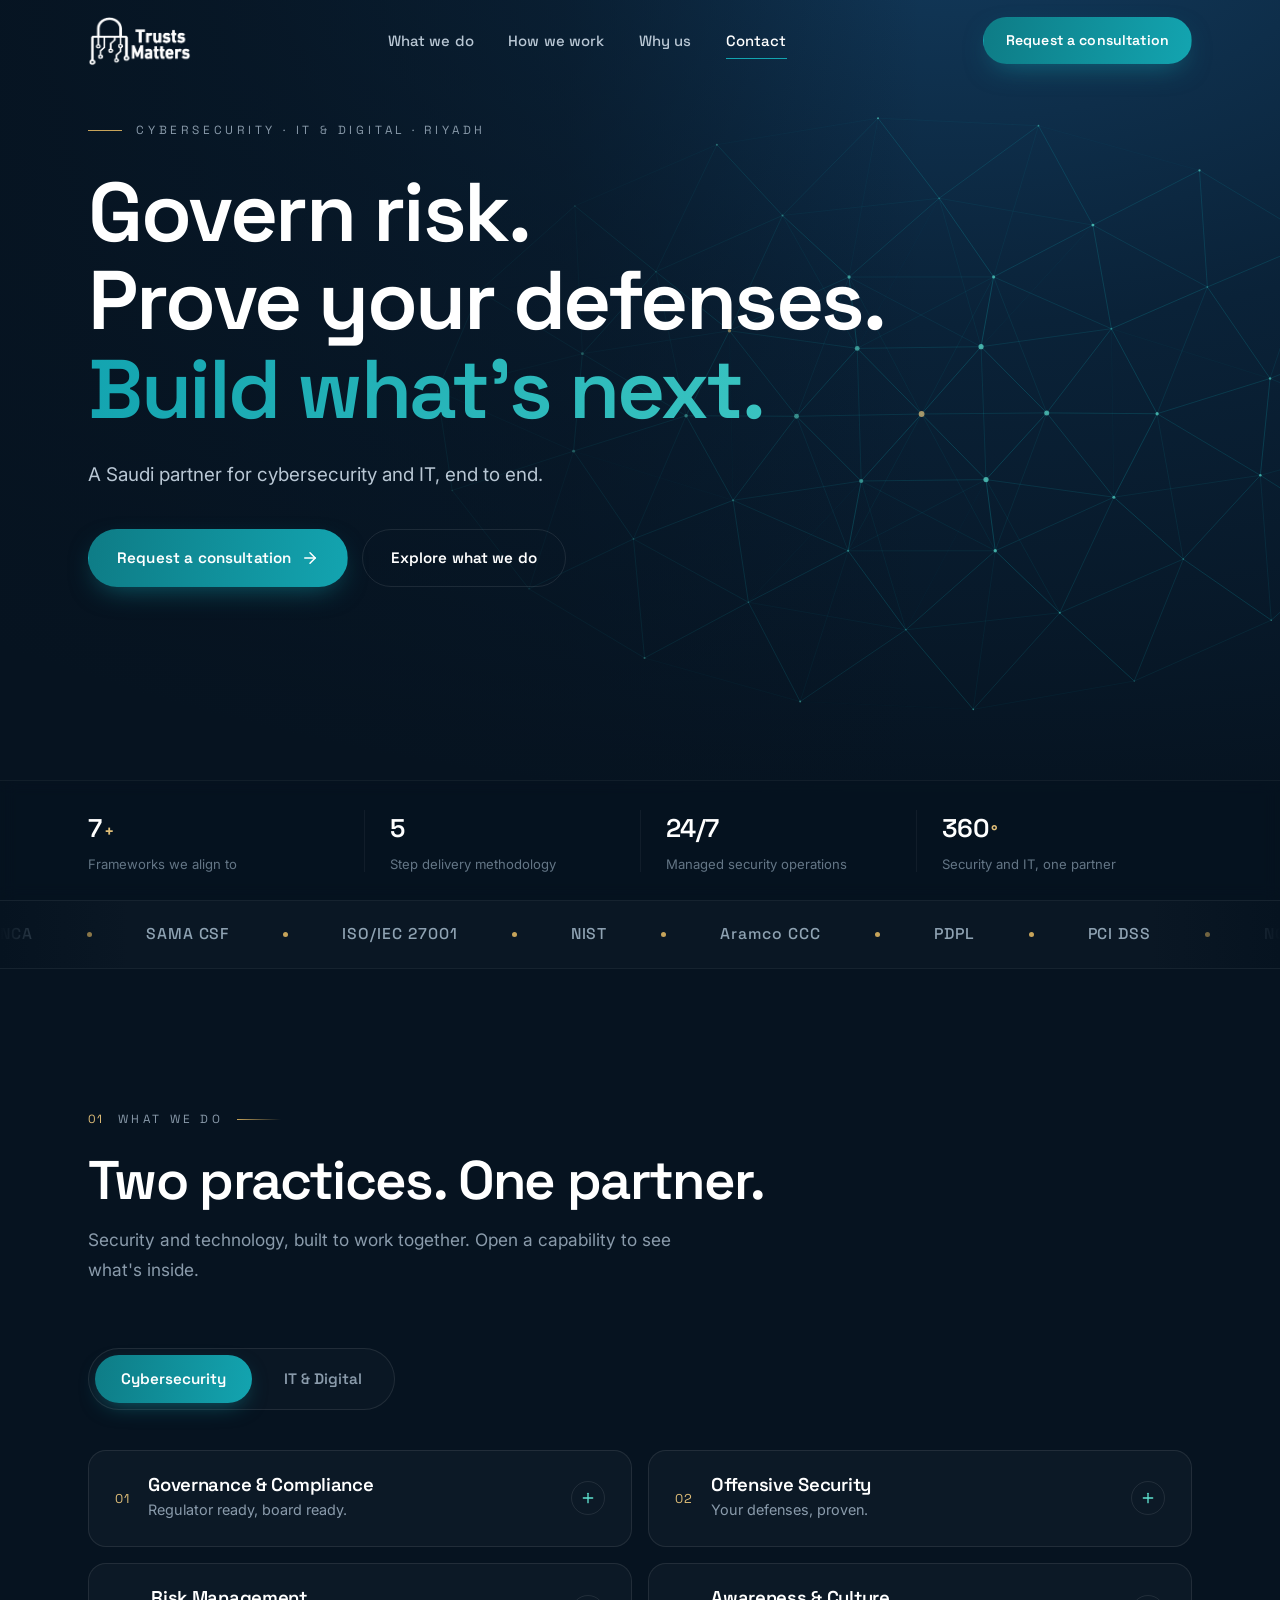
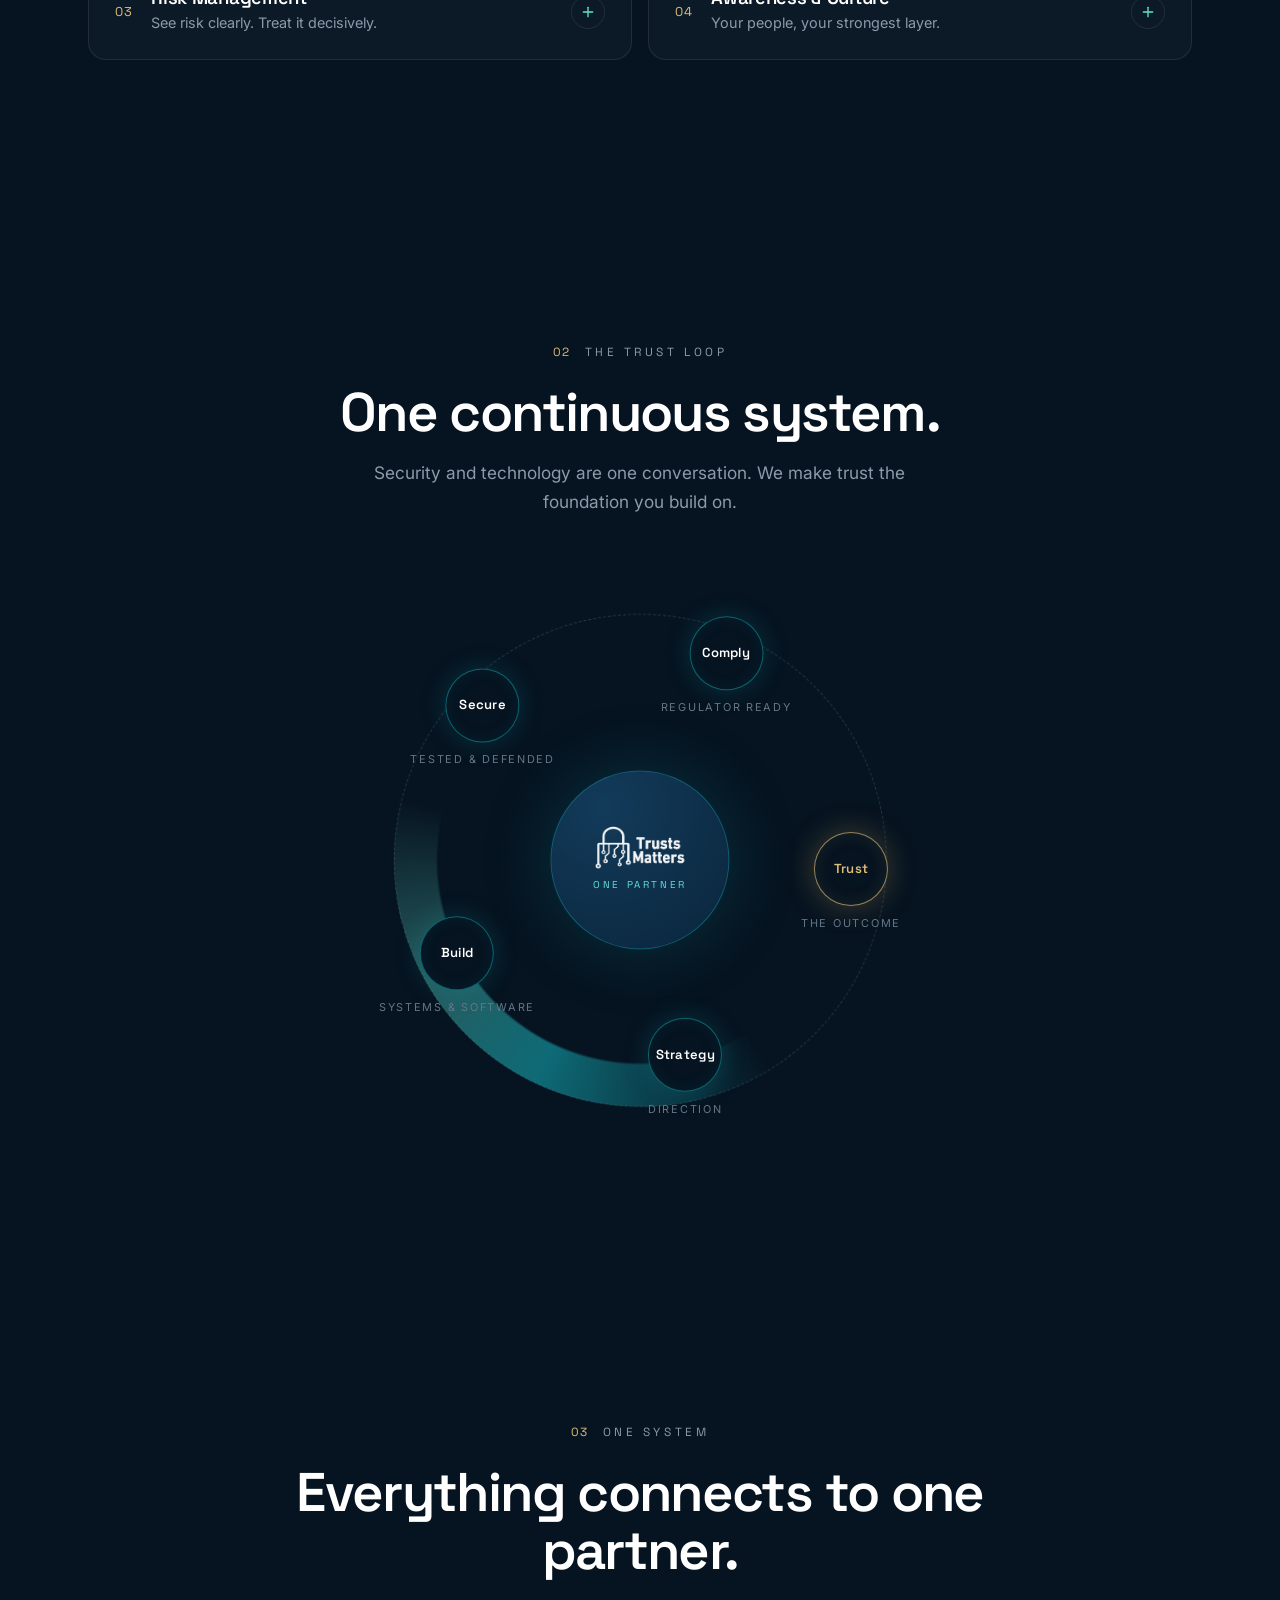
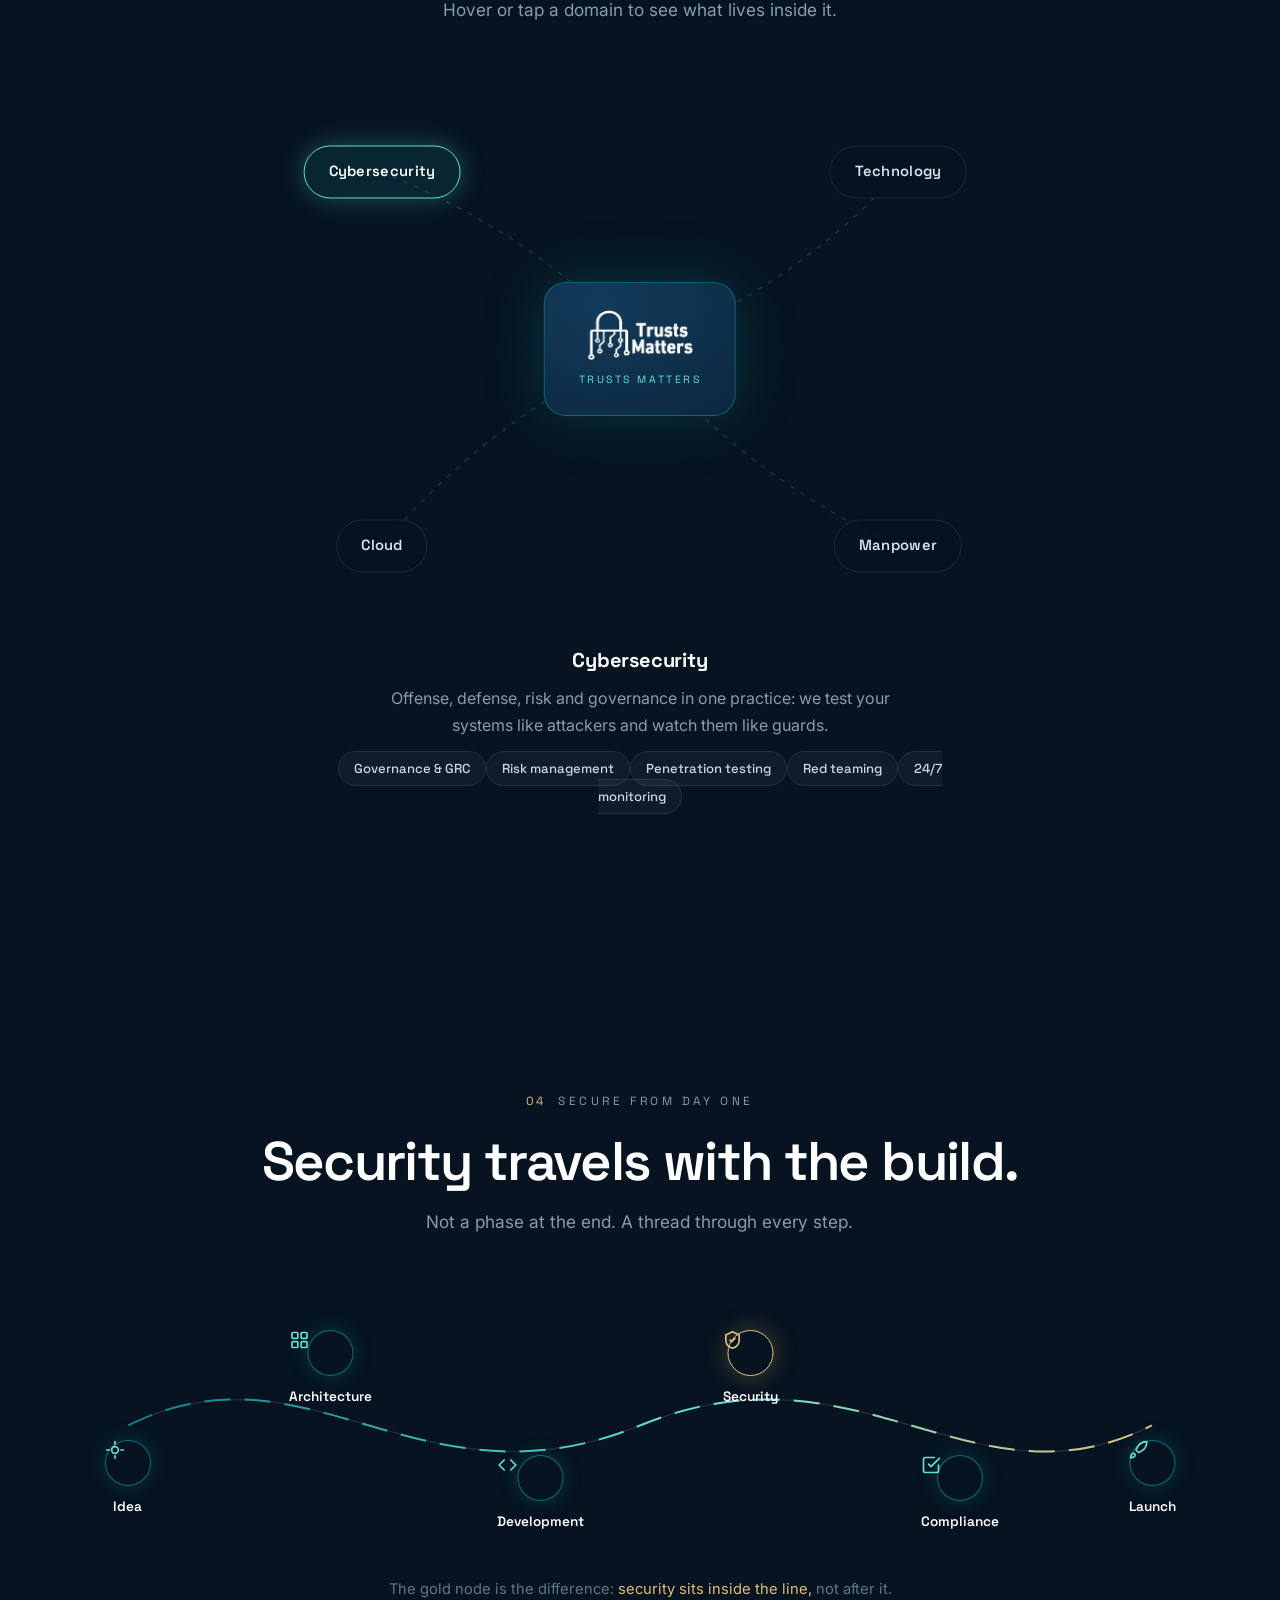
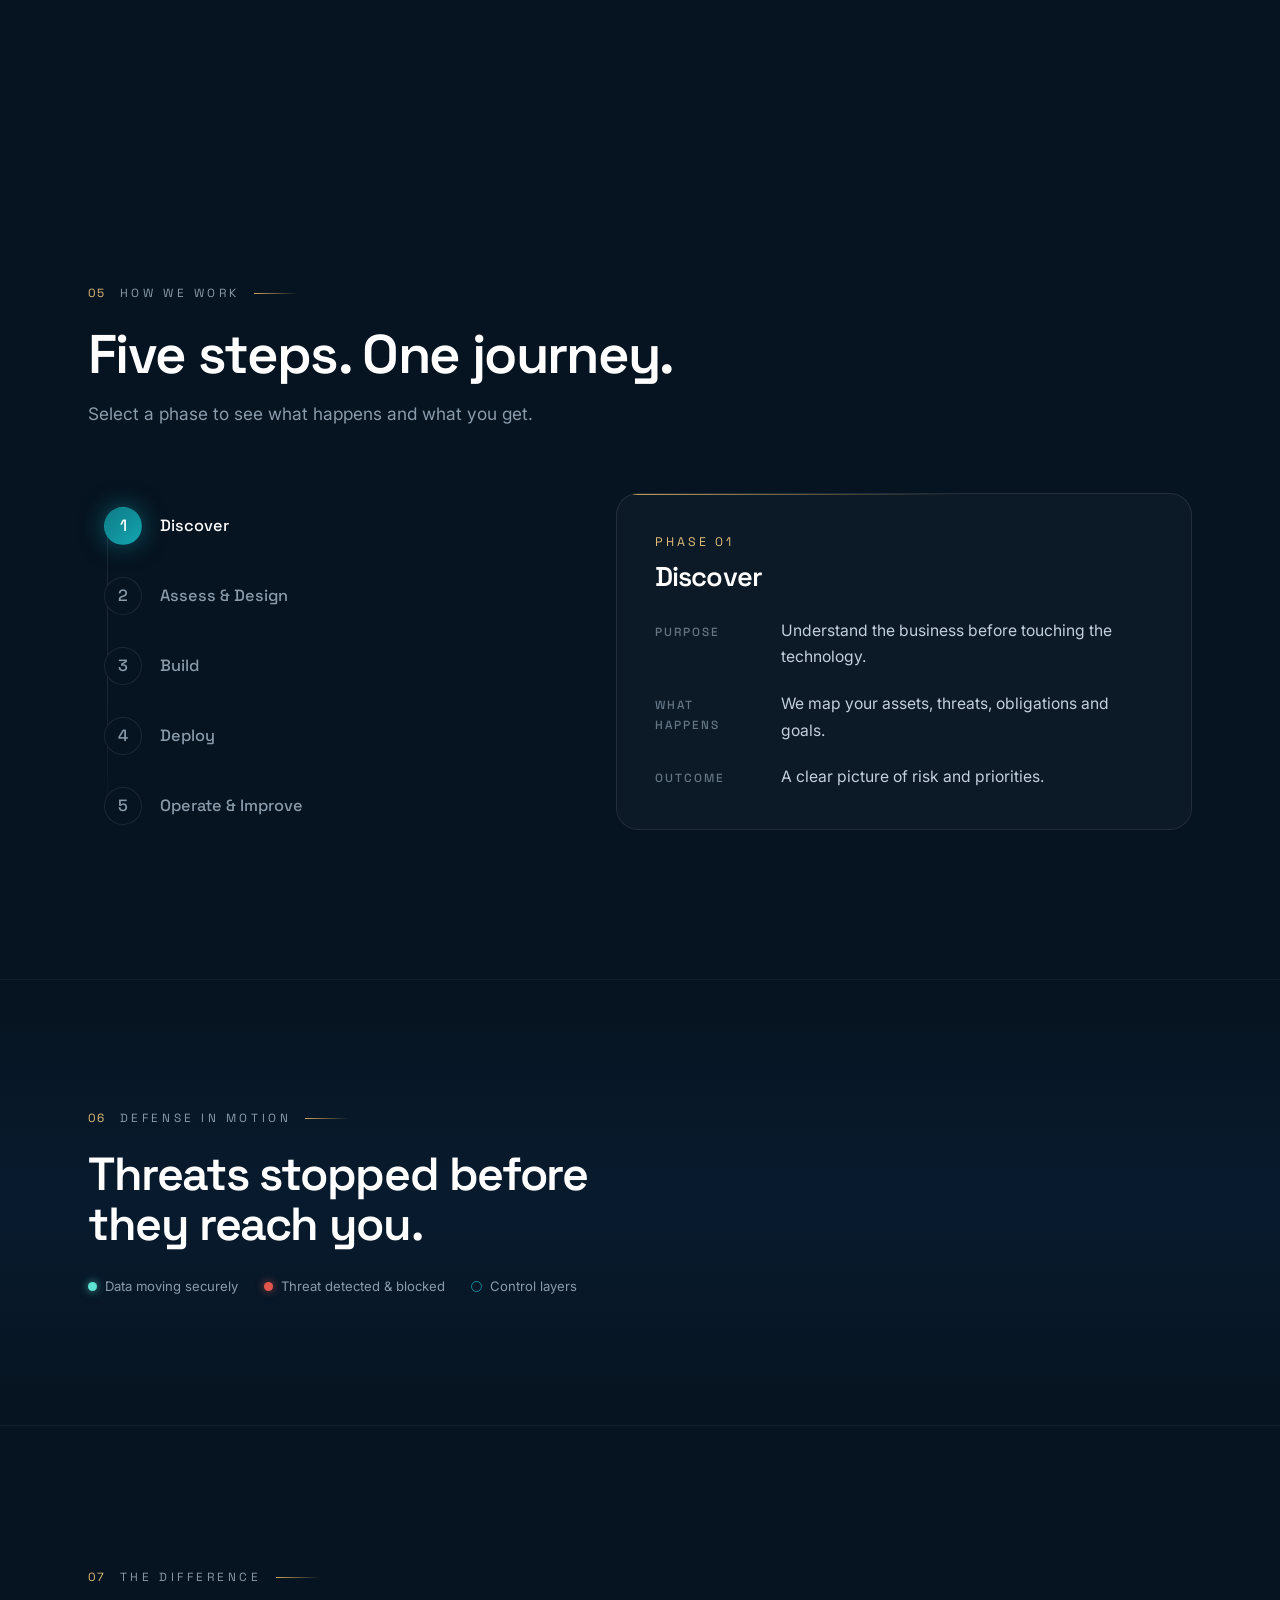
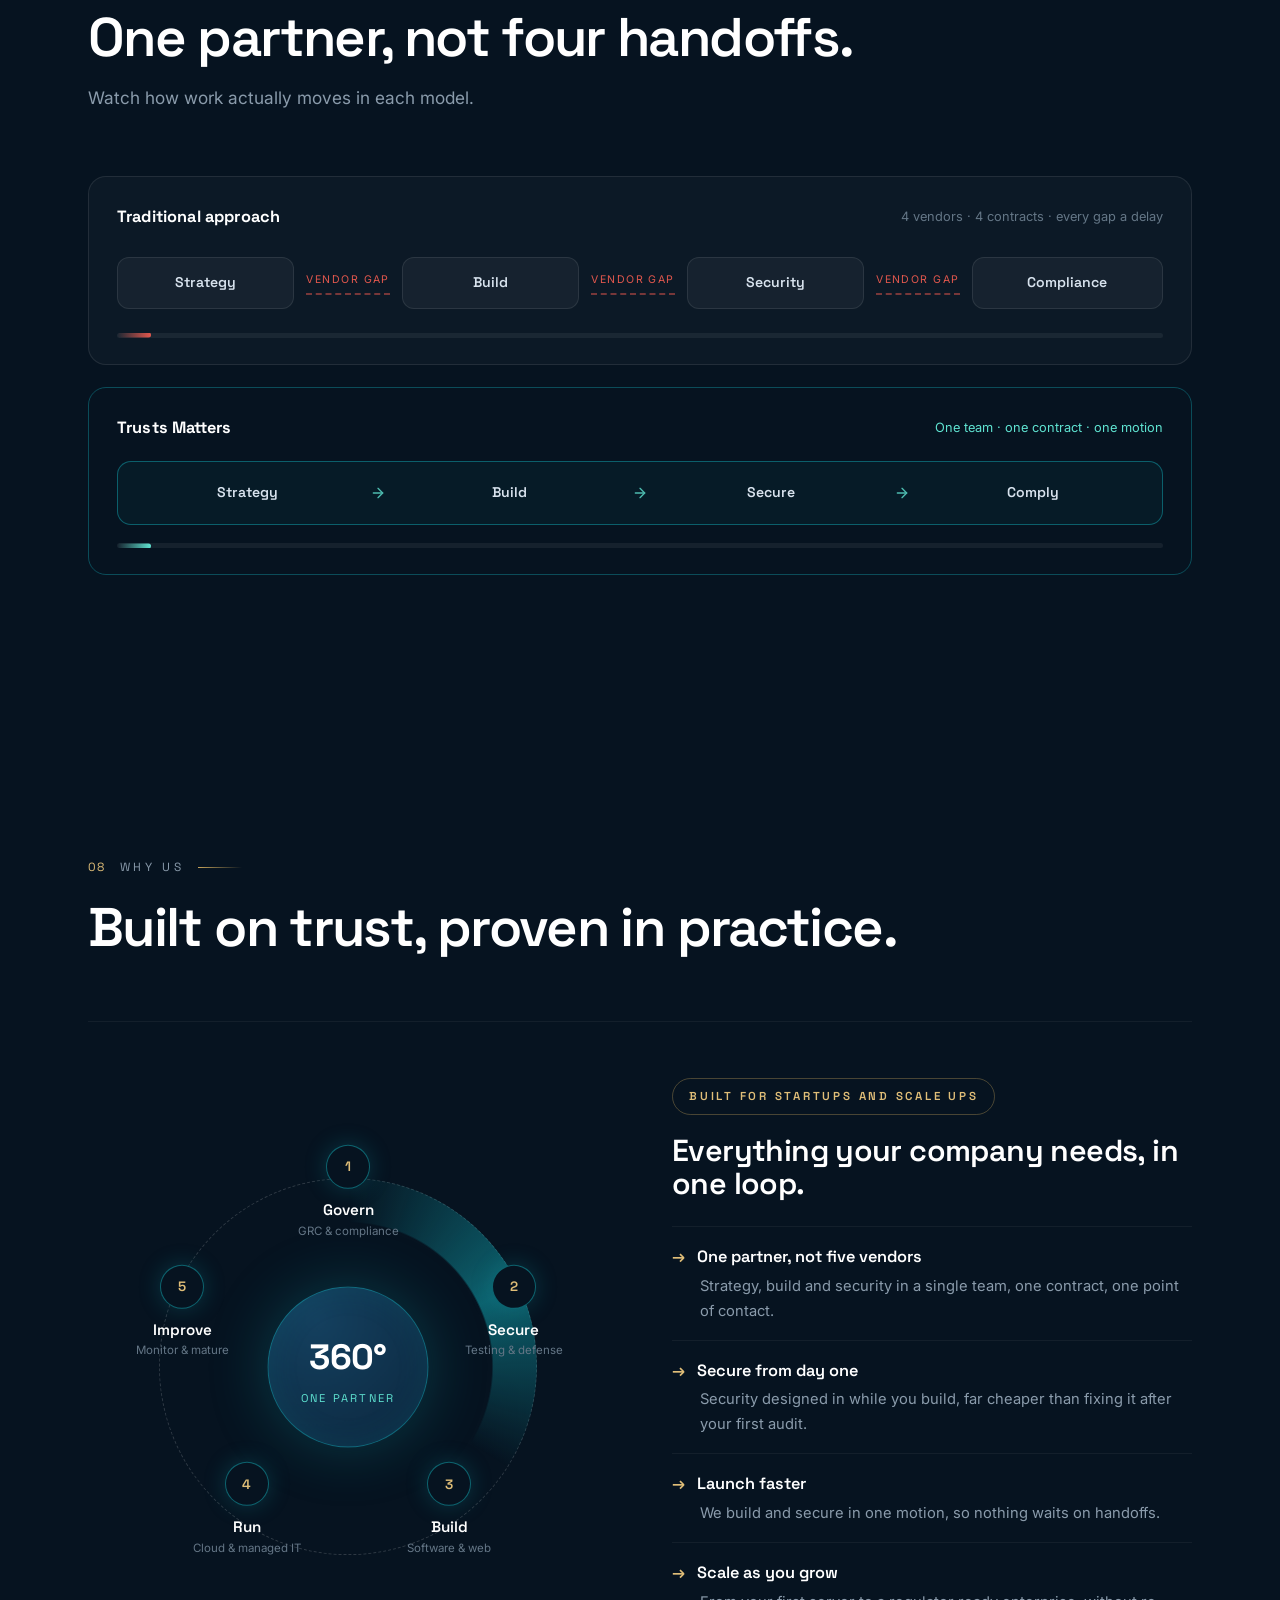
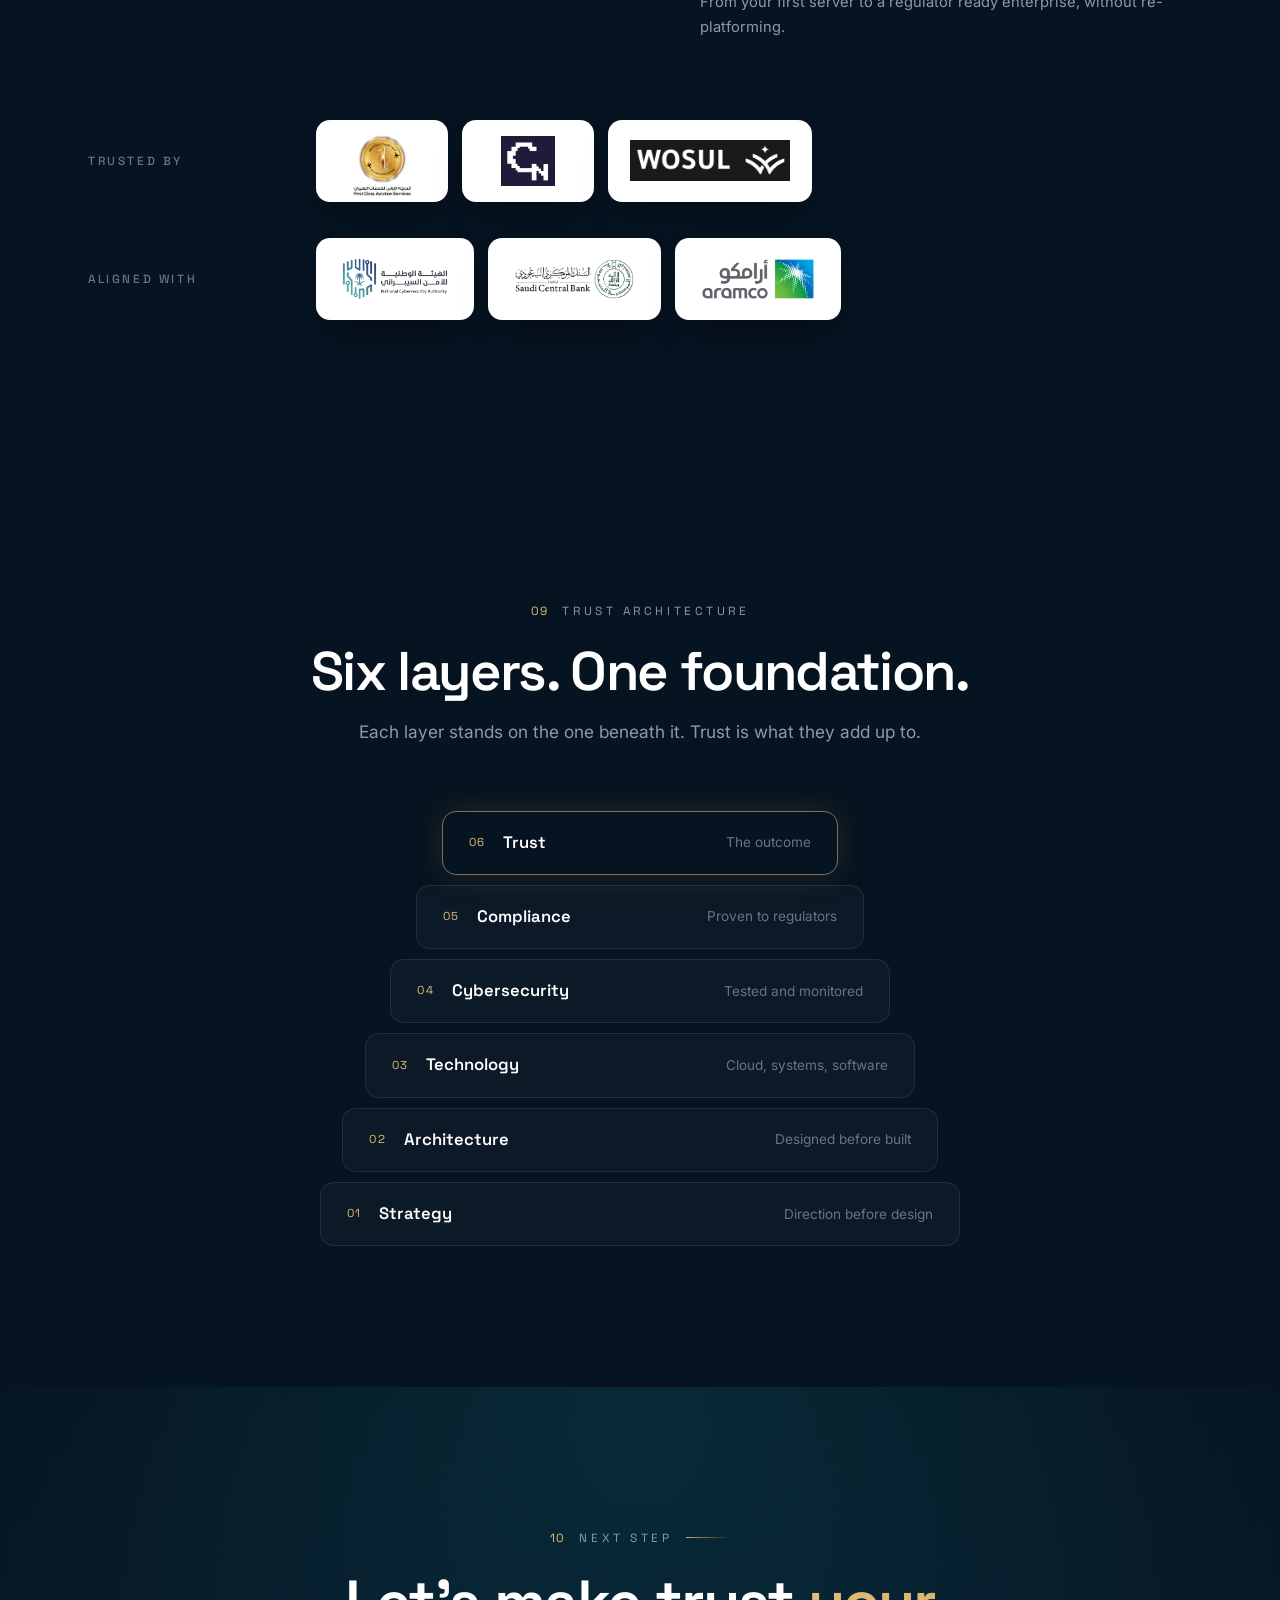
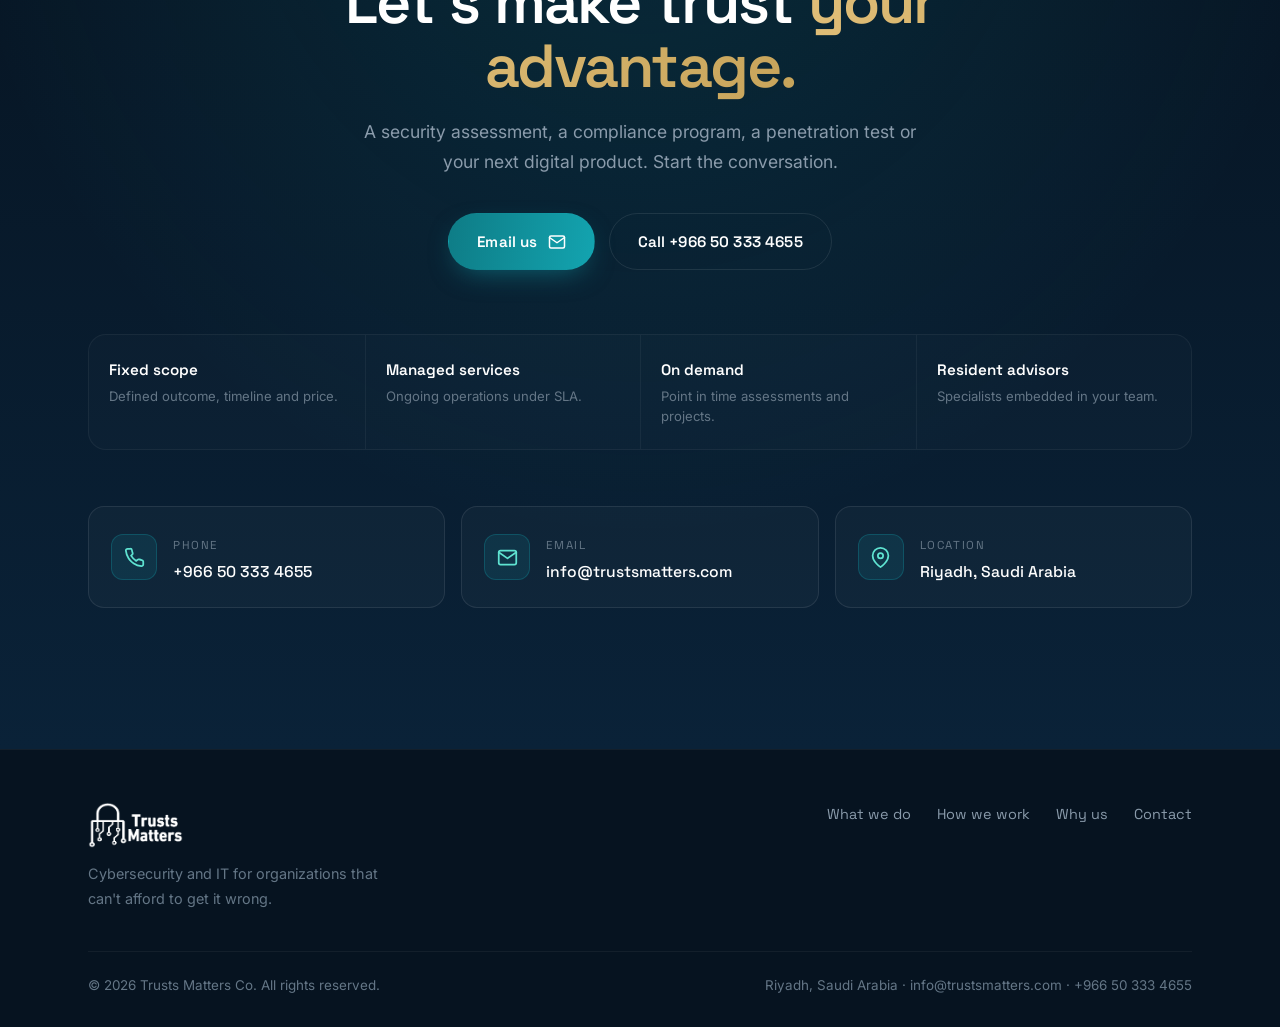
==== commit d77aeac1: "Add files via upload" ====
--- a/index.html
+++ b/index.html
@@ -11,6 +11,7 @@
   <link rel="preconnect" href="https://fonts.gstatic.com" crossorigin />
   <link href="https://fonts.googleapis.com/css2?family=Inter:wght@400;500;600&family=Space+Grotesk:wght@500;600;700&display=swap" rel="stylesheet" />
   <link rel="stylesheet" href="css/styles-v3.css" />
+  <link rel="stylesheet" href="css/v13.css" />
   <script type="application/ld+json">
   {"@context":"https://schema.org","@type":"Organization","name":"Trusts Matters",
    "url":"https://www.trustsmatters.com","logo":"https://www.trustsmatters.com/assets/img/logo.png",
@@ -178,16 +179,97 @@
           <div class="cap__out">Software your users trust and attackers don't break.</div>
         </div></div>
       </article>
-    </div>
-  </div>
-</section>
-
-<!-- ============ STATEMENT ============ -->
-<section class="section statement">
-  <div class="container">
-    <div class="slabel reveal"><i>02</i> Our point of view</div>
-    <p class="q reveal d1" style="margin-top:26px">Security and technology are one conversation. <em>We make trust the foundation</em> you build on.</p>
-    <div class="by reveal d2">Trusts Matters</div>
+      <article class="cap">
+        <button class="cap__head" aria-expanded="false">
+          <span class="cap__num">09</span>
+          <span class="cap__t"><h3>Manpower</h3><p>IT and cybersecurity specialists, embedded in your team.</p></span>
+          <span class="cap__x"><svg viewBox="0 0 24 24" fill="none" stroke="currentColor" stroke-width="2" stroke-linecap="round"><line x1="12" y1="5" x2="12" y2="19"/><line x1="5" y1="12" x2="19" y2="12"/></svg></span>
+        </button>
+        <div class="cap__body"><div class="cap__in">
+          <div class="chips"><span class="chip">Resident engineers</span><span class="chip">Security specialists</span><span class="chip">Staff augmentation</span><span class="chip">Short &amp; long term</span></div>
+          <div class="cap__out">The right expertise inside your team, without the hiring overhead.</div>
+        </div></div>
+      </article>
+    </div>
+  </div>
+</section>
+
+<!-- ============ 02 · TRUST LOOP ============ -->
+<section class="section tloop-s" id="loop">
+  <div class="container">
+    <div class="shead center reveal">
+      <div class="slabel"><i>02</i> The trust loop</div>
+      <h2>One continuous system.</h2>
+      <p>Security and technology are one conversation. We make trust the foundation you build on.</p>
+    </div>
+    <div class="tloop reveal d1" id="tloop" aria-label="Trust loop: strategy, build, secure, comply, trust">
+      <div class="tloop__rot">
+        <div class="tnode" style="left:50%;top:7%"><div class="tnode__in"><div class="tnode__dot">Strategy</div><div class="tnode__sub">Direction</div></div></div>
+        <div class="tnode" style="left:90.9%;top:36.7%"><div class="tnode__in"><div class="tnode__dot">Build</div><div class="tnode__sub">Systems &amp; software</div></div></div>
+        <div class="tnode" style="left:75.3%;top:84.8%"><div class="tnode__in"><div class="tnode__dot">Secure</div><div class="tnode__sub">Tested &amp; defended</div></div></div>
+        <div class="tnode" style="left:24.7%;top:84.8%"><div class="tnode__in"><div class="tnode__dot">Comply</div><div class="tnode__sub">Regulator ready</div></div></div>
+        <div class="tnode tnode--gold" style="left:9.1%;top:36.7%"><div class="tnode__in"><div class="tnode__dot">Trust</div><div class="tnode__sub">The outcome</div></div></div>
+      </div>
+      <div class="tloop__hub"><img src="assets/img/logo.png" alt="" /><span>One partner</span></div>
+    </div>
+  </div>
+</section>
+
+<!-- ============ 03 · ECOSYSTEM ============ -->
+<section class="section" id="ecosystem">
+  <div class="container">
+    <div class="shead center reveal">
+      <div class="slabel"><i>03</i> One system</div>
+      <h2>Everything connects to one partner.</h2>
+      <p>Hover or tap a domain to see what lives inside it.</p>
+    </div>
+    <div class="eco reveal d1">
+      <svg class="eco__lines" aria-hidden="true"></svg>
+      <div class="eco__hub"><img src="assets/img/logo.png" alt="Trusts Matters" /><span>Trusts Matters</span></div>
+      <div class="eco__wrap">
+        <button class="eco__node" style="left:20%;top:16%">Cybersecurity</button>
+        <button class="eco__node" style="left:80%;top:16%">Technology</button>
+        <button class="eco__node" style="left:20%;top:88%">Cloud</button>
+        <button class="eco__node" style="left:80%;top:88%">Manpower</button>
+      </div>
+    </div>
+    <div class="eco__panel" id="ecoPanel" aria-live="polite">
+      <b id="ecoT"></b>
+      <p id="ecoD"></p>
+      <div class="chips" id="ecoC"></div>
+    </div>
+  </div>
+</section>
+
+<!-- ============ 04 · SECURE FROM DAY ONE ============ -->
+<section class="section" id="dayone">
+  <div class="container">
+    <div class="shead center reveal">
+      <div class="slabel"><i>04</i> Secure from day one</div>
+      <h2>Security travels with the build.</h2>
+      <p>Not a phase at the end. A thread through every step.</p>
+    </div>
+    <div class="pipe reveal d1">
+      <svg viewBox="0 0 1100 250" aria-hidden="true" preserveAspectRatio="none">
+        <defs>
+          <linearGradient id="pipeGrad" x1="0" y1="0" x2="1" y2="0">
+            <stop offset="0" stop-color="#0E7C86"/><stop offset=".55" stop-color="#5FE3D1"/><stop offset="1" stop-color="#E0BE78"/>
+          </linearGradient>
+        </defs>
+        <path class="pipe__path" d="M40,125 C220,35 330,215 550,125 C770,35 880,215 1060,125"/>
+        <path class="pipe__glow" d="M40,125 C220,35 330,215 550,125 C770,35 880,215 1060,125"/>
+      </svg>
+      <span class="pipe__pkt" aria-hidden="true"></span>
+      <span class="pipe__pkt" aria-hidden="true"></span>
+      <span class="pipe__pkt" aria-hidden="true"></span>
+      <div class="pst" style="left:3.6%;top:56%"><span class="pst__dot"><svg viewBox="0 0 24 24" fill="none" stroke="currentColor" stroke-width="2" stroke-linecap="round"><circle cx="12" cy="12" r="4"/><path d="M12 2v3M12 19v3M2 12h3M19 12h3"/></svg></span><b>Idea</b></div>
+      <div class="pst" style="left:22%;top:12%"><span class="pst__dot"><svg viewBox="0 0 24 24" fill="none" stroke="currentColor" stroke-width="2" stroke-linecap="round"><rect x="3" y="3" width="7" height="7" rx="1"/><rect x="14" y="3" width="7" height="7" rx="1"/><rect x="3" y="14" width="7" height="7" rx="1"/><rect x="14" y="14" width="7" height="7" rx="1"/></svg></span><b>Architecture</b></div>
+      <div class="pst" style="left:41%;top:62%"><span class="pst__dot"><svg viewBox="0 0 24 24" fill="none" stroke="currentColor" stroke-width="2" stroke-linecap="round" stroke-linejoin="round"><polyline points="16 18 22 12 16 6"/><polyline points="8 6 2 12 8 18"/></svg></span><b>Development</b></div>
+      <div class="pst pst--sec" style="left:60%;top:12%"><span class="pst__dot"><svg viewBox="0 0 24 24" fill="none" stroke="currentColor" stroke-width="2" stroke-linecap="round" stroke-linejoin="round"><path d="M12 2l8 4v6c0 5-3.5 8.5-8 10-4.5-1.5-8-5-8-10V6z"/><path d="M9 12l2 2 4-4"/></svg></span><b>Security</b></div>
+      <div class="pst" style="left:79%;top:62%"><span class="pst__dot"><svg viewBox="0 0 24 24" fill="none" stroke="currentColor" stroke-width="2" stroke-linecap="round" stroke-linejoin="round"><path d="M9 11l3 3L22 4"/><path d="M21 12v7a2 2 0 0 1-2 2H5a2 2 0 0 1-2-2V5a2 2 0 0 1 2-2h11"/></svg></span><b>Compliance</b></div>
+      <div class="pst" style="left:96.4%;top:56%"><span class="pst__dot"><svg viewBox="0 0 24 24" fill="none" stroke="currentColor" stroke-width="2" stroke-linecap="round" stroke-linejoin="round"><path d="M4.5 16.5c-1.5 1.26-2 5-2 5s3.74-.5 5-2c.71-.84.7-2.13-.09-2.91a2.18 2.18 0 0 0-2.91-.09z"/><path d="M12 15l-3-3a22 22 0 0 1 2-3.95A12.88 12.88 0 0 1 22 2c0 2.72-.78 7.5-6 11a22.35 22.35 0 0 1-4 2z"/></svg></span><b>Launch</b></div>
+    </div>
+    <p class="pipe__note reveal d2">The gold node is the difference: <em>security sits inside the line,</em> not after it.</p>
   </div>
 </section>
 
@@ -195,7 +277,7 @@
 <section class="section" id="approach">
   <div class="container">
     <div class="shead reveal">
-      <div class="slabel"><i>03</i> How we work</div>
+      <div class="slabel"><i>05</i> How we work</div>
       <h2>Five steps. One journey.</h2>
       <p>Select a phase to see what happens and what you get.</p>
     </div>
@@ -220,11 +302,64 @@
   </div>
 </section>
 
-<!-- ============ 04 · TRUST ============ -->
+<!-- ============ 06 · DEFENSE IN MOTION ============ -->
+<section class="defense" id="defense">
+  <canvas id="defcv" aria-hidden="true"></canvas>
+  <div class="defense__cap container">
+    <div class="slabel reveal"><i>06</i> Defense in motion</div>
+    <h2 class="reveal d1">Threats stopped before they reach you.</h2>
+    <div class="defense__legend reveal d2">
+      <span class="l-data"><i></i> Data moving securely</span>
+      <span class="l-threat"><i></i> Threat detected &amp; blocked</span>
+      <span class="l-layer"><i></i> Control layers</span>
+    </div>
+  </div>
+</section>
+
+<!-- ============ 07 · COMPARISON ============ -->
+<section class="section" id="compare">
+  <div class="container">
+    <div class="shead reveal">
+      <div class="slabel"><i>07</i> The difference</div>
+      <h2>One partner, not four handoffs.</h2>
+      <p>Watch how work actually moves in each model.</p>
+    </div>
+    <div class="cmp reveal d1">
+      <div class="cmp__row cmp__row--old">
+        <div class="cmp__hdr"><b>Traditional approach</b><span>4 vendors · 4 contracts · every gap a delay</span></div>
+        <div class="cmp__track">
+          <div class="seg">Strategy</div>
+          <div class="gap"><i>Vendor gap</i><b></b></div>
+          <div class="seg">Build</div>
+          <div class="gap"><i>Vendor gap</i><b></b></div>
+          <div class="seg">Security</div>
+          <div class="gap"><i>Vendor gap</i><b></b></div>
+          <div class="seg">Compliance</div>
+        </div>
+        <div class="cmp__lane" aria-hidden="true"><i></i></div>
+      </div>
+      <div class="cmp__row cmp__row--new">
+        <div class="cmp__hdr"><b>Trusts Matters</b><span>One team · one contract · one motion</span></div>
+        <div class="cmp__track">
+          <div class="seg">Strategy</div>
+          <span class="arrowsep"><svg viewBox="0 0 24 24" fill="none" stroke="currentColor" stroke-width="2" stroke-linecap="round" stroke-linejoin="round"><line x1="5" y1="12" x2="19" y2="12"/><polyline points="12 5 19 12 12 19"/></svg></span>
+          <div class="seg">Build</div>
+          <span class="arrowsep"><svg viewBox="0 0 24 24" fill="none" stroke="currentColor" stroke-width="2" stroke-linecap="round" stroke-linejoin="round"><line x1="5" y1="12" x2="19" y2="12"/><polyline points="12 5 19 12 12 19"/></svg></span>
+          <div class="seg">Secure</div>
+          <span class="arrowsep"><svg viewBox="0 0 24 24" fill="none" stroke="currentColor" stroke-width="2" stroke-linecap="round" stroke-linejoin="round"><line x1="5" y1="12" x2="19" y2="12"/><polyline points="12 5 19 12 12 19"/></svg></span>
+          <div class="seg">Comply</div>
+        </div>
+        <div class="cmp__lane" aria-hidden="true"><i></i></div>
+      </div>
+    </div>
+  </div>
+</section>
+
+<!-- ============ 08 · TRUST ============ -->
 <section class="section" id="trust">
   <div class="container">
     <div class="shead reveal">
-      <div class="slabel"><i>04</i> Why us</div>
+      <div class="slabel"><i>08</i> Why us</div>
       <h2>Built on trust, proven in practice.</h2>
     </div>
     <div class="t360 reveal d1">
@@ -268,10 +403,29 @@
   </div>
 </section>
 
-<!-- ============ 05 · CLOSING ============ -->
+<!-- ============ 09 · TRUST ARCHITECTURE ============ -->
+<section class="section" id="architecture">
+  <div class="container">
+    <div class="shead center reveal">
+      <div class="slabel"><i>09</i> Trust architecture</div>
+      <h2>Six layers. One foundation.</h2>
+      <p>Each layer stands on the one beneath it. Trust is what they add up to.</p>
+    </div>
+    <div class="arch reveal d1" id="arch">
+      <div class="alayer alayer--gold"><i>06</i><b>Trust</b><span>The outcome</span></div>
+      <div class="alayer"><i>05</i><b>Compliance</b><span>Proven to regulators</span></div>
+      <div class="alayer"><i>04</i><b>Cybersecurity</b><span>Tested and monitored</span></div>
+      <div class="alayer"><i>03</i><b>Technology</b><span>Cloud, systems, software</span></div>
+      <div class="alayer"><i>02</i><b>Architecture</b><span>Designed before built</span></div>
+      <div class="alayer"><i>01</i><b>Strategy</b><span>Direction before design</span></div>
+    </div>
+  </div>
+</section>
+
+<!-- ============ 10 · CLOSING ============ -->
 <section class="section close-s" id="contact">
   <div class="container">
-    <div class="slabel reveal" style="justify-content:center"><i>05</i> Next step</div>
+    <div class="slabel reveal" style="justify-content:center"><i>10</i> Next step</div>
     <h2 class="reveal d1" style="margin-top:22px">Let's make trust <em>your advantage.</em></h2>
     <p class="reveal d1">A security assessment, a compliance program, a penetration test or your next digital product. Start the conversation.</p>
     <div class="hero__actions reveal d2">
@@ -327,5 +481,6 @@
 </footer>
 
 <script src="js/main-v3.js"></script>
+<script src="js/v13.js"></script>
 </body>
 </html>
--- a/css/v13.css
+++ b/css/v13.css
@@ -0,0 +1,200 @@
+/* =========================================================================
+   Trusts Matters — V1.3 visual layer
+   Trust Loop · Ecosystem · Day-One Pipeline · Defense Canvas · Comparison ·
+   Trust Architecture.  Loaded after styles-v3.css; uses its tokens.
+   ========================================================================= */
+
+/* ============ 02 · TRUST LOOP ============ */
+.tloop-s{overflow:hidden}
+.tloop{position:relative;width:min(560px,88vw);aspect-ratio:1;margin:8px auto 0;--rot:0deg}
+.tloop__rot{position:absolute;inset:6%;transform:rotate(var(--rot));will-change:transform}
+.tloop__rot::before{content:"";position:absolute;inset:0;border-radius:50%;
+  border:1.5px dashed rgba(255,255,255,.14)}
+.tloop__rot::after{content:"";position:absolute;inset:0;border-radius:50%;
+  background:conic-gradient(from -20deg,transparent 0%,rgba(19,164,176,.6) 16%,rgba(95,227,209,.35) 26%,transparent 38%);
+  -webkit-mask:radial-gradient(closest-side,transparent 82%,#000 83%);
+          mask:radial-gradient(closest-side,transparent 82%,#000 83%)}
+.tnode{position:absolute;transform:translate(-50%,-50%);z-index:2}
+.tnode__in{transform:rotate(calc(var(--rot) * -1));display:flex;flex-direction:column;align-items:center;gap:8px;will-change:transform}
+.tnode__dot{width:74px;height:74px;border-radius:50%;display:grid;place-items:center;text-align:center;
+  background:var(--ink);border:1px solid rgba(19,164,176,.55);
+  box-shadow:0 0 26px rgba(19,164,176,.22), inset 0 0 18px rgba(19,164,176,.08);
+  font-family:var(--font-d);font-weight:600;font-size:.82rem;color:#fff;letter-spacing:.02em}
+.tnode--gold .tnode__dot{border-color:rgba(224,190,120,.65);color:var(--gold-bright);
+  box-shadow:0 0 30px rgba(199,164,90,.3), inset 0 0 18px rgba(199,164,90,.1)}
+.tnode__sub{font-size:.68rem;letter-spacing:.16em;text-transform:uppercase;color:var(--dim);white-space:nowrap}
+.tloop__hub{position:absolute;left:50%;top:50%;transform:translate(-50%,-50%);z-index:1;
+  width:32%;aspect-ratio:1;border-radius:50%;display:flex;flex-direction:column;align-items:center;justify-content:center;gap:8px;
+  background:radial-gradient(120% 120% at 30% 20%,#123B5A,var(--navy-deep));
+  border:1px solid rgba(19,164,176,.4);box-shadow:0 0 70px rgba(19,164,176,.22)}
+.tloop__hub img{height:44px;filter:brightness(0) invert(1);opacity:.95}
+.tloop__hub span{font-family:var(--font-d);font-size:.62rem;letter-spacing:.26em;text-transform:uppercase;color:var(--mint)}
+
+/* ============ 03 · ECOSYSTEM ============ */
+.eco{position:relative;width:min(860px,100%);aspect-ratio:860/520;margin-inline:auto}
+.eco__lines{position:absolute;inset:0;width:100%;height:100%;overflow:visible}
+.eco__lines path{fill:none;stroke:rgba(19,164,176,.28);stroke-width:1.5;
+  stroke-dasharray:5 7;animation:ecoDash 30s linear infinite;transition:stroke .3s}
+.eco__lines path.hot{stroke:rgba(95,227,209,.85);filter:drop-shadow(0 0 6px rgba(95,227,209,.5))}
+@keyframes ecoDash{to{stroke-dashoffset:-600}}
+.eco__hub{position:absolute;left:50%;top:50%;transform:translate(-50%,-50%);z-index:2;
+  display:flex;flex-direction:column;align-items:center;gap:10px;padding:26px 34px;border-radius:22px;
+  background:radial-gradient(140% 140% at 30% 15%,#123B5A,var(--navy-deep));
+  border:1px solid rgba(19,164,176,.45);box-shadow:0 0 60px rgba(19,164,176,.25)}
+.eco__hub img{height:52px;filter:brightness(0) invert(1)}
+.eco__hub span{font-family:var(--font-d);font-size:.66rem;letter-spacing:.24em;text-transform:uppercase;color:var(--mint)}
+.eco__node{position:absolute;transform:translate(-50%,-50%);z-index:3;cursor:pointer;
+  font-family:var(--font-d);font-weight:600;font-size:.92rem;color:var(--text);letter-spacing:.02em;
+  padding:13px 24px;border-radius:999px;background:rgba(6,19,32,.82);border:1px solid var(--line);
+  transition:transform .25s var(--ease),border-color .25s,color .25s,box-shadow .25s;white-space:nowrap}
+.eco__node:hover{transform:translate(-50%,-50%) scale(1.07);border-color:rgba(95,227,209,.6);color:#fff}
+.eco__node.active{border-color:var(--mint);color:#fff;
+  box-shadow:0 0 26px rgba(95,227,209,.3);background:rgba(14,124,134,.18)}
+.eco__panel{max-width:660px;margin:34px auto 0;text-align:center;min-height:120px}
+.eco__panel b{font-family:var(--font-d);font-size:1.25rem;color:#fff;letter-spacing:-.01em}
+.eco__panel p{margin:8px auto 14px;color:var(--muted);font-size:1rem;max-width:34em;
+  transition:opacity .3s}
+.eco__panel .chips{justify-content:center}
+.eco__panel.swap p,.eco__panel.swap b{opacity:0}
+
+/* ============ 04 · DAY-ONE PIPELINE ============ */
+.pipe{position:relative;width:100%;aspect-ratio:1100/250;margin-top:10px}
+.pipe svg{position:absolute;inset:0;width:100%;height:100%;overflow:visible}
+.pipe__path{fill:none;stroke:rgba(255,255,255,.1);stroke-width:1.5}
+.pipe__glow{fill:none;stroke:url(#pipeGrad);stroke-width:2;stroke-dasharray:26 14;opacity:0;transition:opacity .8s}
+.pipe.flow .pipe__glow{opacity:1;animation:pipeFlow 2.6s linear infinite}
+@keyframes pipeFlow{to{stroke-dashoffset:-160}}
+.pipe__pkt{position:absolute;width:9px;height:9px;border-radius:50%;background:var(--mint);
+  box-shadow:0 0 12px rgba(95,227,209,.8);opacity:0;offset-rotate:0deg;
+  offset-path:path("M40,125 C220,35 330,215 550,125 C770,35 880,215 1060,125")}
+.pipe.flow .pipe__pkt{animation:pktRun 5.2s linear infinite}
+.pipe.flow .pipe__pkt:nth-child(2){animation-delay:1.7s}
+.pipe.flow .pipe__pkt:nth-child(3){animation-delay:3.4s}
+@keyframes pktRun{0%{offset-distance:0%;opacity:0}6%{opacity:1}94%{opacity:1}100%{offset-distance:100%;opacity:0}}
+.pst{position:absolute;transform:translate(-50%,0);display:flex;flex-direction:column;align-items:center;gap:9px;z-index:2}
+.pst__dot{width:46px;height:46px;border-radius:50%;display:grid;place-items:center;
+  background:var(--ink);border:1px solid var(--line);color:var(--dim);transition:all .5s var(--ease)}
+.pst__dot svg{width:20px;height:20px}
+.pst b{font-family:var(--font-d);font-weight:600;font-size:.85rem;color:var(--muted);transition:color .5s}
+.pipe.flow .pst .pst__dot{border-color:rgba(19,164,176,.6);color:var(--mint);
+  box-shadow:0 0 20px rgba(19,164,176,.25)}
+.pipe.flow .pst b{color:#fff}
+.pst--sec .pst__dot{border-style:dashed}
+.pipe.flow .pst--sec .pst__dot{border-color:var(--gold-bright);color:var(--gold-bright);border-style:solid;
+  box-shadow:0 0 24px rgba(199,164,90,.35)}
+.pipe.flow .pst{animation:pstIn .7s var(--ease) both}
+.pipe.flow .pst:nth-of-type(2){animation-delay:.15s}.pipe.flow .pst:nth-of-type(3){animation-delay:.3s}
+.pipe.flow .pst:nth-of-type(4){animation-delay:.45s}.pipe.flow .pst:nth-of-type(5){animation-delay:.6s}
+.pipe.flow .pst:nth-of-type(6){animation-delay:.75s}.pipe.flow .pst:nth-of-type(7){animation-delay:.9s}
+@keyframes pstIn{from{opacity:0;transform:translate(-50%,14px)}to{opacity:1;transform:translate(-50%,0)}}
+.pipe__note{text-align:center;color:var(--dim);font-size:.92rem;margin-top:26px}
+.pipe__note em{color:var(--gold-bright);font-style:normal}
+
+/* ============ 06 · DEFENSE CANVAS ============ */
+.defense{position:relative;overflow:hidden;border-top:1px solid var(--line-2);border-bottom:1px solid var(--line-2);
+  background:linear-gradient(180deg,var(--ink),#081B2E 50%,var(--ink))}
+.defense canvas{position:absolute;inset:0;width:100%;height:100%}
+.defense__cap{position:relative;z-index:2;padding:clamp(80px,10vw,130px) 28px;pointer-events:none}
+.defense__cap h2{font-size:clamp(1.9rem,4vw,2.9rem);margin-top:22px;max-width:12em}
+.defense__legend{display:flex;gap:26px;margin-top:26px;font-size:.82rem;color:var(--muted);flex-wrap:wrap}
+.defense__legend span{display:flex;align-items:center;gap:8px}
+.defense__legend i{width:9px;height:9px;border-radius:50%;flex:none}
+.defense__legend .l-data i{background:var(--mint);box-shadow:0 0 8px rgba(95,227,209,.7)}
+.defense__legend .l-threat i{background:#E2574D;box-shadow:0 0 8px rgba(226,87,77,.7)}
+.defense__legend .l-layer i{background:transparent;border:1.5px solid rgba(19,164,176,.8);width:11px;height:11px}
+
+/* ============ 07 · COMPARISON ============ */
+.cmp{display:grid;gap:22px}
+.cmp__row{border:1px solid var(--line);border-radius:18px;padding:26px 28px;background:var(--card)}
+.cmp__row--new{border-color:rgba(19,164,176,.4);
+  background:linear-gradient(120% 200% at 10% 0%,rgba(14,124,134,.12),var(--card) 55%)}
+.cmp__hdr{display:flex;align-items:center;justify-content:space-between;gap:14px;margin-bottom:20px}
+.cmp__hdr b{font-family:var(--font-d);font-size:1.02rem;color:#fff;letter-spacing:.01em}
+.cmp__hdr span{font-size:.8rem;color:var(--dim)}
+.cmp__row--new .cmp__hdr span{color:var(--mint)}
+.cmp__track{position:relative;display:flex;align-items:center;gap:0;flex-wrap:nowrap;overflow-x:auto;
+  scrollbar-width:none;padding:6px 0}
+.cmp__track::-webkit-scrollbar{display:none}
+.seg{flex:1 0 auto;display:grid;place-items:center;font-family:var(--font-d);font-weight:600;font-size:.88rem;
+  color:var(--text);padding:13px 18px;border-radius:12px;background:rgba(255,255,255,.045);
+  border:1px solid var(--line);min-width:104px;text-align:center}
+.gap{flex:0 0 auto;display:flex;flex-direction:column;align-items:center;gap:4px;padding:0 12px;min-width:86px}
+.gap i{font-style:normal;font-size:.66rem;letter-spacing:.14em;text-transform:uppercase;color:#E2574D;white-space:nowrap}
+.gap b{width:100%;border-top:2px dashed rgba(226,87,77,.5);height:0}
+.cmp__row--new .cmp__track{gap:0;border:1px solid rgba(19,164,176,.5);border-radius:14px;
+  background:rgba(14,124,134,.08);padding:6px}
+.cmp__row--new .seg{background:transparent;border:none;min-width:0;flex:1}
+.arrowsep{flex:0 0 auto;color:var(--mint);display:grid;place-items:center;opacity:.8}
+.arrowsep svg{width:16px;height:16px}
+.cmp__lane{position:relative;height:5px;border-radius:3px;background:rgba(255,255,255,.06);margin-top:18px;overflow:hidden}
+.cmp__lane i{position:absolute;top:50%;transform:translateY(-50%);width:34px;height:5px;border-radius:3px}
+.cmp__row--old .cmp__lane i{background:linear-gradient(90deg,transparent,#E2574D)}
+.cmp.run .cmp__row--old .cmp__lane i{animation:laneOld 7s linear infinite}
+@keyframes laneOld{0%{left:-4%}16%{left:18%}30%{left:18%}46%{left:44%}60%{left:44%}76%{left:70%}88%{left:70%}100%{left:102%}}
+.cmp__row--new .cmp__lane i{background:linear-gradient(90deg,transparent,var(--mint))}
+.cmp.run .cmp__row--new .cmp__lane i{animation:laneNew 2.8s linear infinite}
+@keyframes laneNew{from{left:-4%}to{left:102%}}
+
+/* ============ 09 · TRUST ARCHITECTURE ============ */
+.arch{max-width:640px;margin-inline:auto;display:flex;flex-direction:column;align-items:center;gap:10px}
+.alayer{display:flex;align-items:center;gap:18px;padding:17px 26px;border-radius:14px;
+  background:var(--card);border:1px solid var(--line);width:100%;
+  opacity:0;transform:translateY(26px);transition:opacity .7s var(--ease),transform .7s var(--ease)}
+.alayer i{font-style:normal;font-family:var(--font-d);font-size:.72rem;color:var(--gold-bright);letter-spacing:.1em;flex:none}
+.alayer b{font-family:var(--font-d);font-weight:600;font-size:1.04rem;color:#fff;flex:none}
+.alayer span{margin-left:auto;font-size:.85rem;color:var(--dim);text-align:right}
+.alayer:nth-child(1){width:62%}.alayer:nth-child(2){width:70%}.alayer:nth-child(3){width:78%}
+.alayer:nth-child(4){width:86%}.alayer:nth-child(5){width:93%}.alayer:nth-child(6){width:100%}
+.alayer--gold{border-color:rgba(224,190,120,.55);background:linear-gradient(120% 200% at 15% 0%,rgba(199,164,90,.14),var(--card) 60%);
+  box-shadow:0 0 34px rgba(199,164,90,.15)}
+.arch.built .alayer{opacity:1;transform:none}
+.arch.built .alayer:nth-child(6){transition-delay:0s}
+.arch.built .alayer:nth-child(5){transition-delay:.18s}
+.arch.built .alayer:nth-child(4){transition-delay:.36s}
+.arch.built .alayer:nth-child(3){transition-delay:.54s}
+.arch.built .alayer:nth-child(2){transition-delay:.72s}
+.arch.built .alayer:nth-child(1){transition-delay:.95s}
+
+/* ============ Responsive ============ */
+@media(max-width:860px){
+  .eco{aspect-ratio:auto;height:auto;display:flex;flex-direction:column;align-items:center;gap:12px;padding:8px 0}
+  .eco__lines{display:none}
+  .eco__hub{position:static;transform:none;order:-1;margin-bottom:8px}
+  .eco__node{position:static;transform:none}
+  .eco__node:hover{transform:scale(1.05)}
+  .eco__wrap{display:flex;flex-wrap:wrap;justify-content:center;gap:10px}
+}
+@media(max-width:720px){
+  .pipe{aspect-ratio:auto}
+  .pipe svg,.pipe__pkt{display:none}
+  .pipe{display:flex;flex-direction:column;gap:0;padding-left:6px}
+  .pst{position:static;transform:none;flex-direction:row;gap:16px;padding:13px 0 13px 18px;
+    border-left:2px solid rgba(19,164,176,.35)}
+  .pipe.flow .pst{animation:none;opacity:1}
+  .pst__dot{width:40px;height:40px;flex:none}
+  .tnode__dot{width:60px;height:60px;font-size:.72rem}
+  .tnode__sub{display:none}
+  .alayer span{display:none}
+  .alayer:nth-child(1){width:76%}.alayer:nth-child(2){width:81%}.alayer:nth-child(3){width:86%}
+  .alayer:nth-child(4){width:91%}.alayer:nth-child(5){width:96%}
+  .gap{min-width:64px}
+  .seg{min-width:88px;font-size:.78rem;padding:11px 12px}
+}
+/* Comparison stacks vertically on phones (no hidden side scroll) */
+@media(max-width:600px){
+  .cmp__hdr{flex-direction:column;align-items:flex-start;gap:4px;margin-bottom:16px}
+  .cmp__track{flex-direction:column;align-items:stretch;overflow:visible;gap:0}
+  .seg{min-width:0;width:100%;padding:12px 14px}
+  .gap{flex-direction:row;justify-content:center;align-items:center;gap:10px;
+    min-width:0;padding:9px 0}
+  .gap b{width:0;height:20px;border-top:none;border-left:2px dashed rgba(226,87,77,.5)}
+  .arrowsep{padding:5px 0}
+  .arrowsep svg{transform:rotate(90deg)}
+  .cmp__row--new .cmp__track{padding:8px}
+}
+@media(prefers-reduced-motion:reduce){
+  .tloop__rot,.tnode__in{transform:none!important}
+  .pipe__glow,.pipe__pkt,.cmp__lane i{animation:none!important}
+  .eco__lines path{animation:none}
+  .alayer{opacity:1;transform:none;transition:none}
+}
